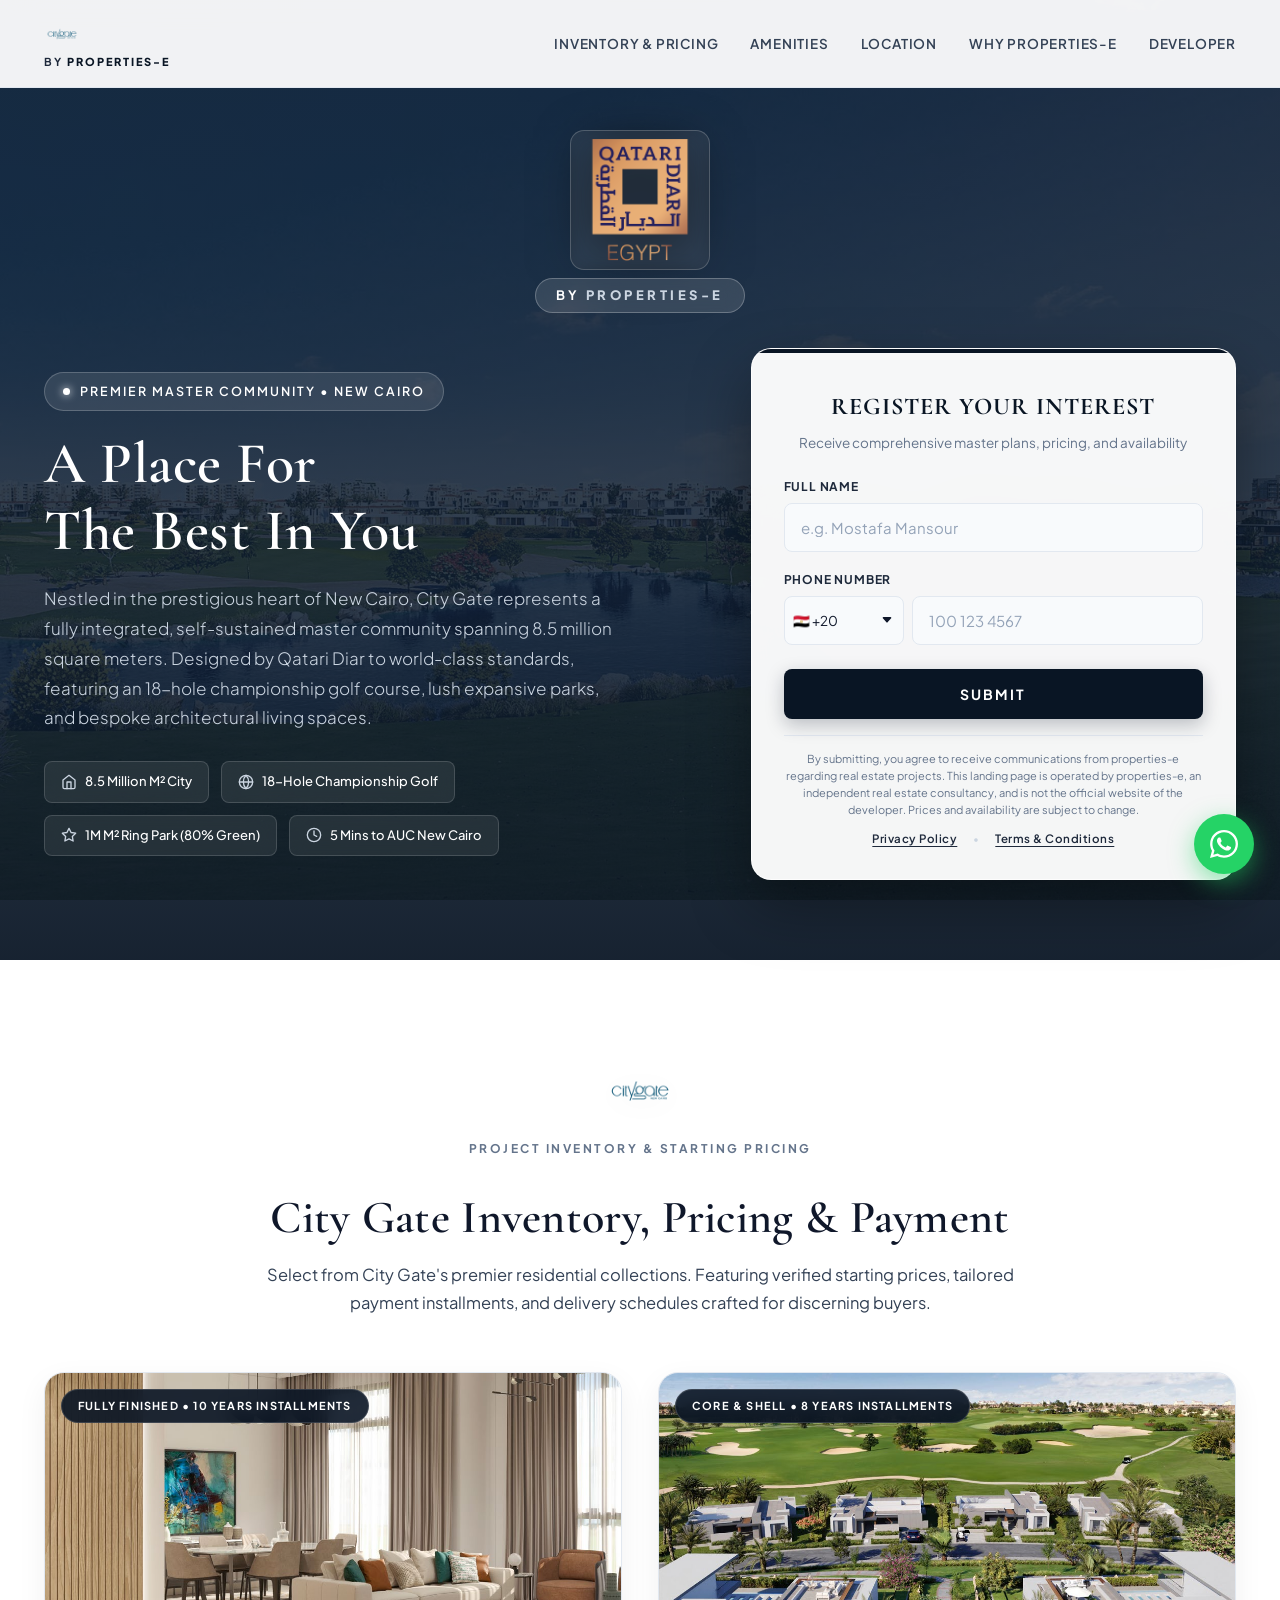
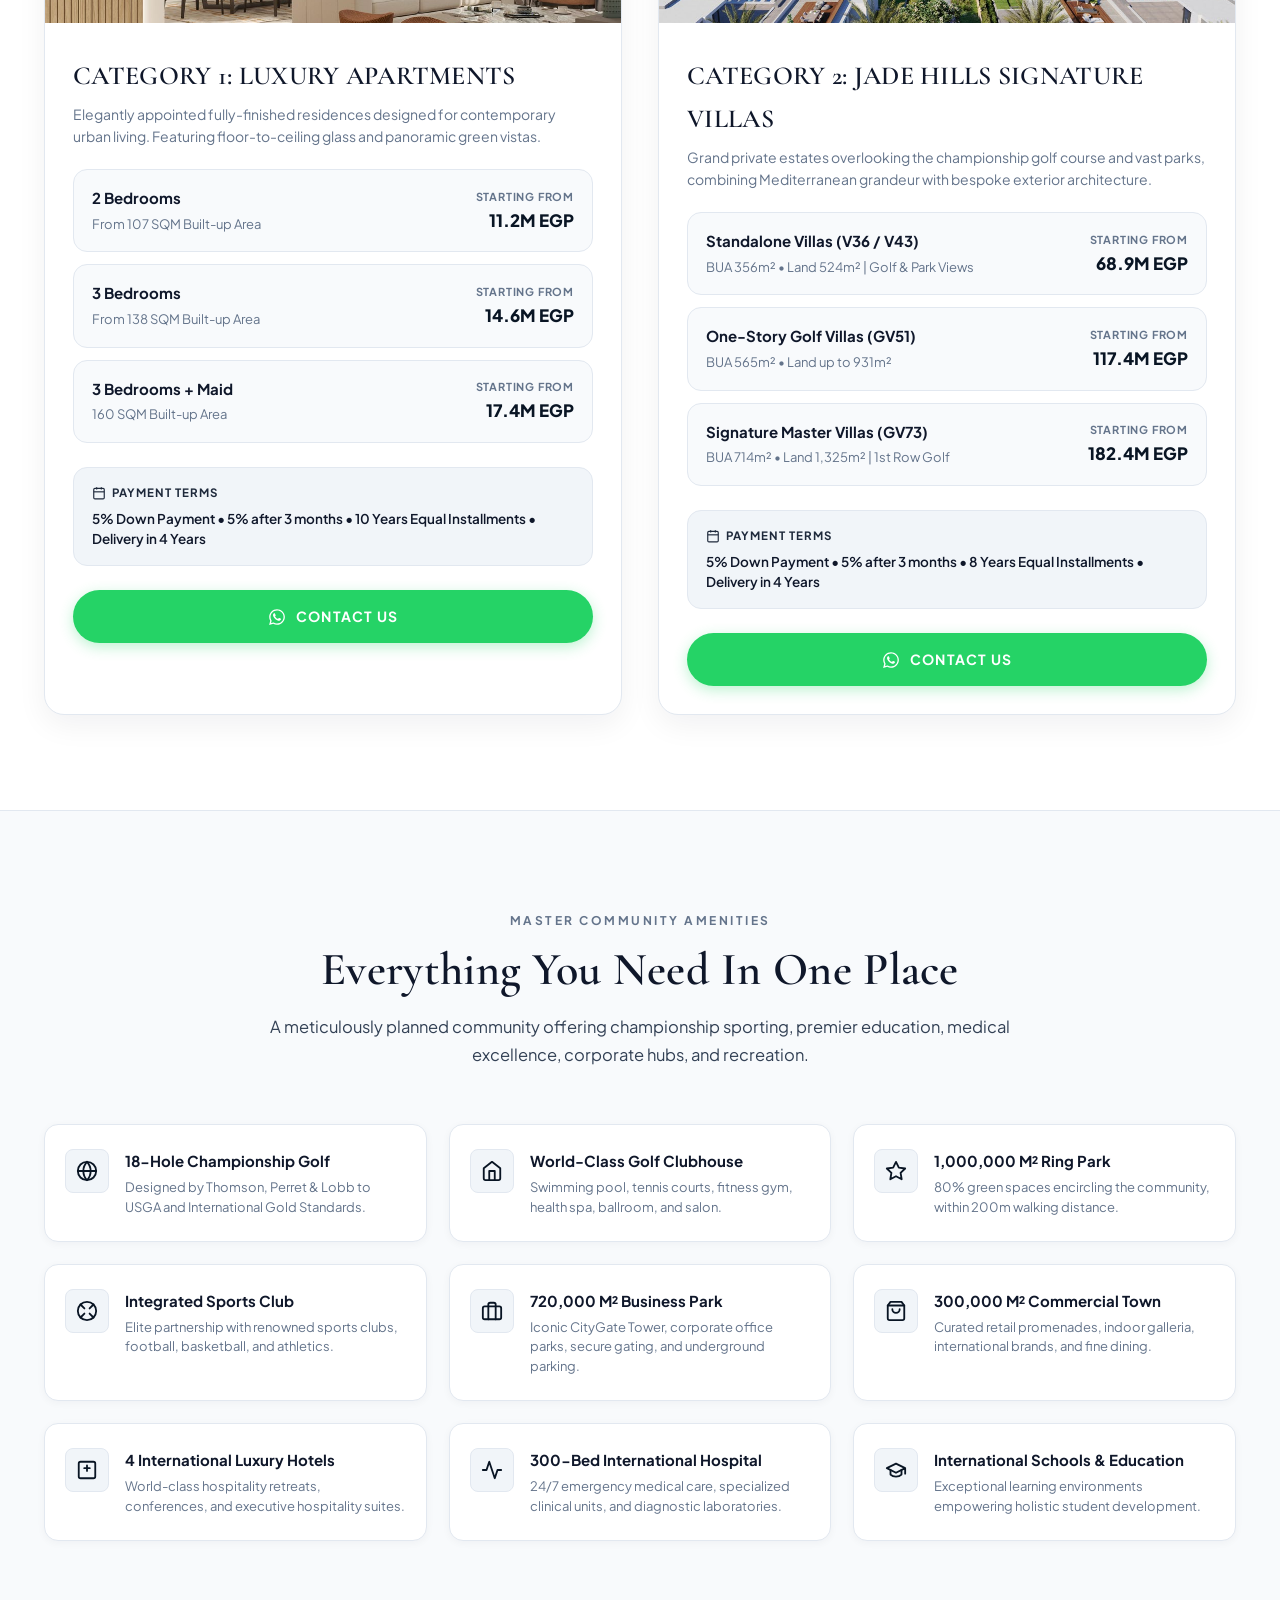
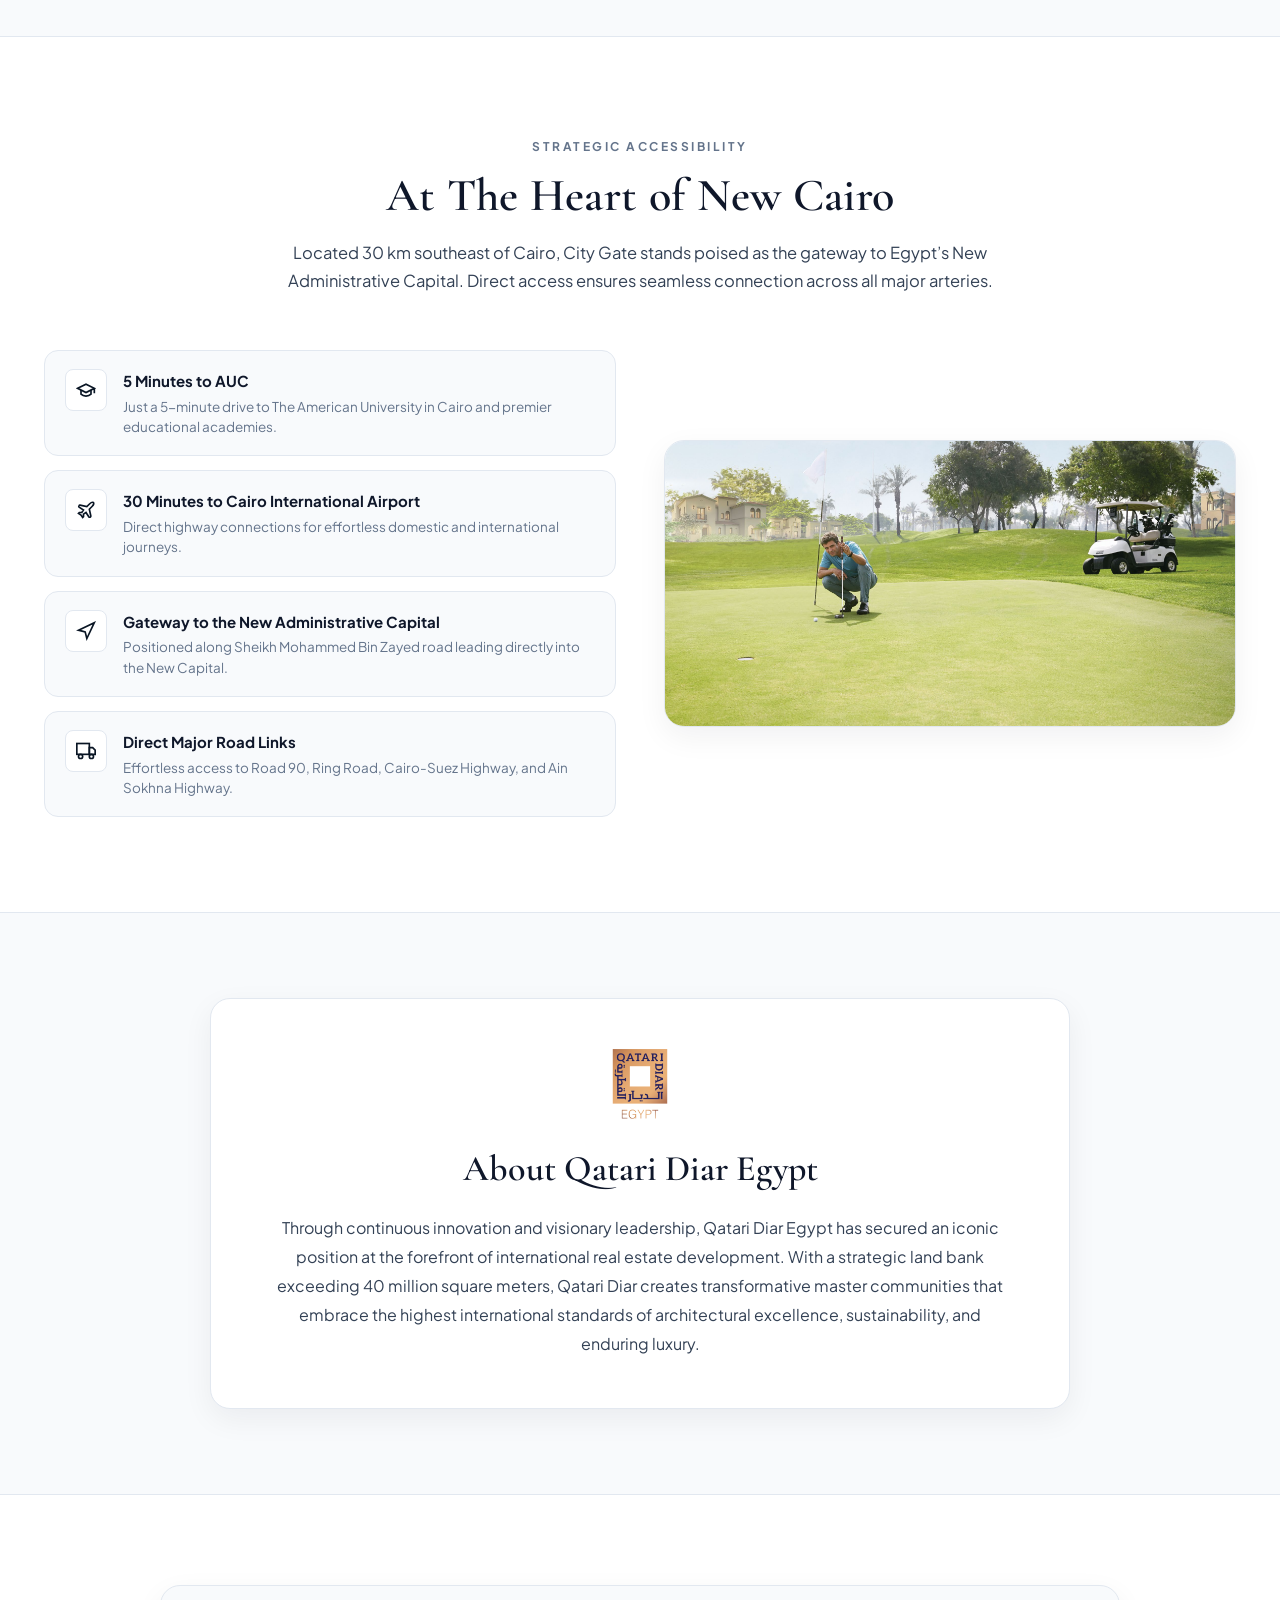
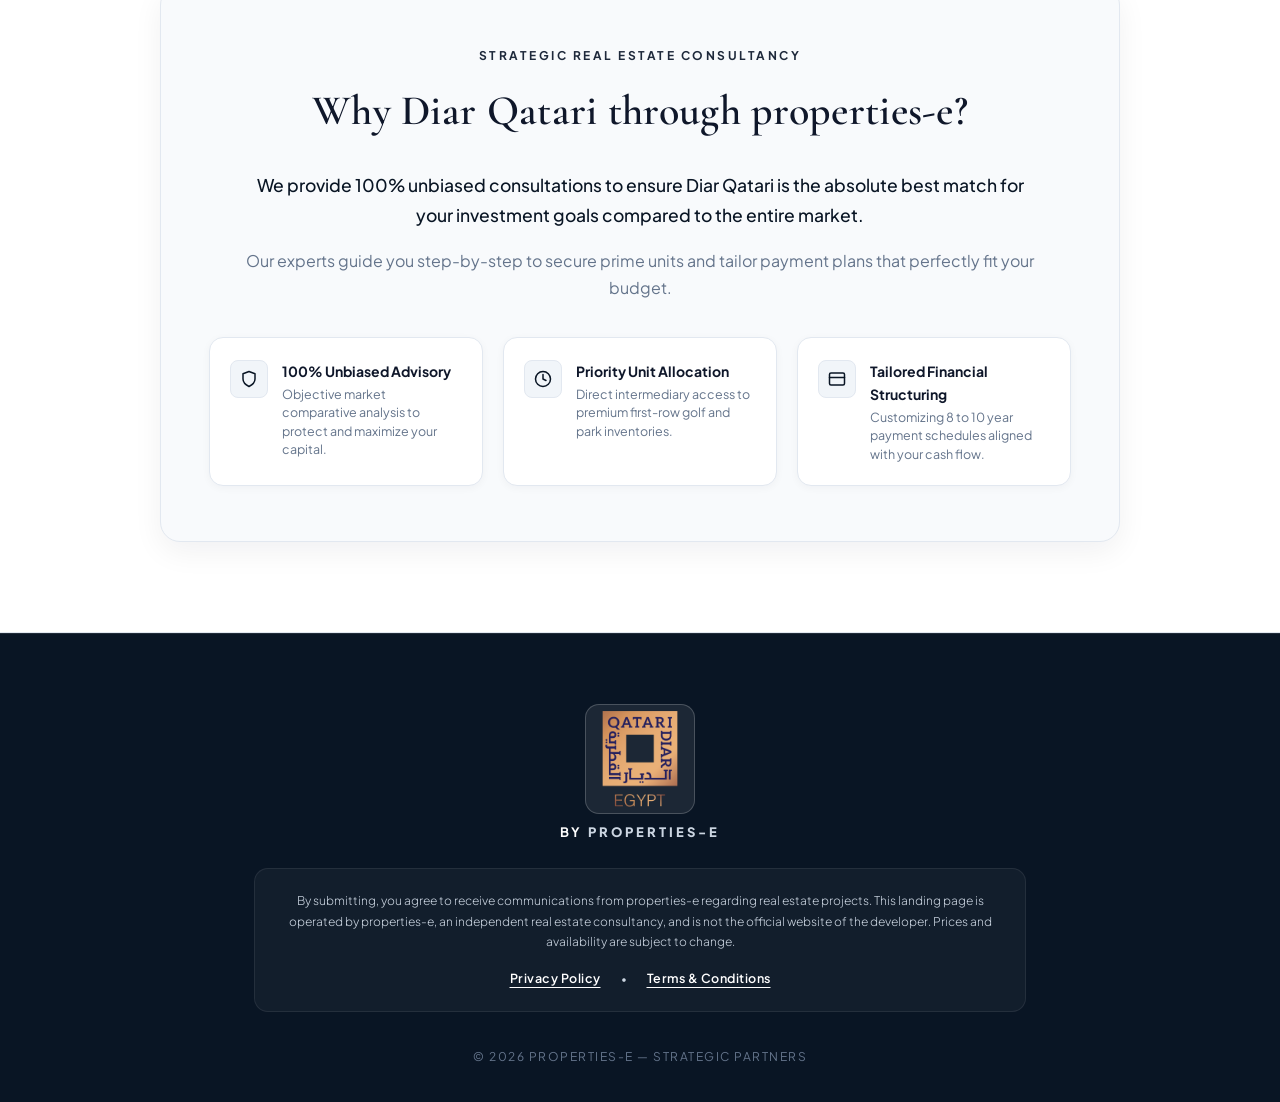
==== index.html @ f2b053b3 "Finalize City Gate landing page: modern duo-tone luxury UI, official logos, complete inventory and p" ====
<!DOCTYPE html>
<html lang="en">
<head>
  <meta charset="UTF-8">
  <meta name="viewport" content="width=device-width, initial-scale=1.0">
  <title>City Gate New Cairo — Qatari Diar | By properties-e</title>
  <meta name="description" content="City Gate New Cairo by Qatari Diar. Ultra-luxurious master community with championship golf, standalone villas, and luxury apartments. Presented by properties-e.">
  <meta name="keywords" content="City Gate New Cairo, Qatari Diar Egypt, properties-e, luxury apartments, Jade Hills villas, golf community, new cairo real estate">
  <meta name="theme-color" content="#091524">

  <!-- Open Graph / Meta -->
  <meta property="og:title" content="City Gate New Cairo — Qatari Diar | By properties-e">
  <meta property="og:description" content="Official inventory and pricing for City Gate New Cairo: Luxury Apartments (Fully Finished) &amp; Jade Hills Signature Villas (Core &amp; Shell).">
  <meta property="og:type" content="website">
  <meta property="og:image" content="assets/images/hero-masterview.jpg">

  <!-- Google Fonts: Editorial Serif (Cormorant Garamond & Cinzel) + Clean Sans-serif (Plus Jakarta Sans) -->
  <link rel="preconnect" href="https://fonts.googleapis.com">
  <link rel="preconnect" href="https://fonts.gstatic.com" crossorigin>
  <link href="https://fonts.googleapis.com/css2?family=Cinzel:wght@500;600;700&family=Cormorant+Garamond:wght@400;500;600;700&family=Plus+Jakarta+Sans:wght@300;400;500;600;700;800&display=swap" rel="stylesheet">

  <!-- Main Stylesheet -->
  <link rel="stylesheet" href="assets/css/style.css">
</head>
<body>

  <!-- ==========================================================================
       TOP NAVIGATION BAR (MINIMAL, ZERO WHATSAPP BUTTON)
       ========================================================================== -->
  <header class="site-header">
    <div class="container">
      <div class="nav-wrapper">
        <!-- Minimal Essential Branding with Official City Gate Logo -->
        <a href="#hero" class="brand-combo" aria-label="City Gate by properties-e">
          <img src="assets/images/citygate-official.png" alt="City Gate New Cairo" class="logo-img" width="130" height="36">
          <div class="sub-brand-label">By <span>properties-e</span></div>
        </a>

        <!-- Page Navigation Links Only -->
        <ul class="nav-links">
          <li><a href="#inventory" class="nav-link">Inventory &amp; Pricing</a></li>
          <li><a href="#amenities" class="nav-link">Amenities</a></li>
          <li><a href="#location" class="nav-link">Location</a></li>
          <li><a href="#why-us" class="nav-link">Why properties-e</a></li>
          <li><a href="#about" class="nav-link">Developer</a></li>
        </ul>

        <div class="mobile-menu-toggle" aria-label="Toggle navigation">
          <span></span>
          <span></span>
          <span></span>
        </div>
      </div>
    </div>
  </header>

  <!-- ==========================================================================
       HERO SECTION (OFFICIAL QATARI DIAR LOGO XL, NO WHATSAPP, CLEAN FORM)
       ========================================================================== -->
  <section class="hero-section" id="hero">
    <div class="hero-overlay"></div>
    <div class="container hero-content">

      <!-- LOGOS & BRANDING: OFFICIAL QATARI DIAR LOGO (SIZE XL) + 'BY PROPERTIES-E' -->
      <div class="hero-top-branding">
        <img src="assets/images/qatari-diar-official.png" alt="Qatari Diar Egypt Official Logo" class="hero-logo-xl" width="140" height="140" fetchpriority="high">
        <div class="hero-sub-branding">By <span>properties-e</span></div>
      </div>

      <div class="hero-grid">
        <!-- Hero Left Column: Editorial & Value Proposition -->
        <div class="hero-text-block">
          <div class="developer-badge">
            <span class="dot"></span>
            Premier Master Community &bull; New Cairo
          </div>

          <h1 class="hero-title">
            A Place For <br>
            The Best In You
          </h1>

          <p class="hero-desc">
            Nestled in the prestigious heart of New Cairo, City Gate represents a fully integrated, self-sustained master community spanning 8.5 million square meters. Designed by Qatari Diar to world-class standards, featuring an 18-hole championship golf course, lush expansive parks, and bespoke architectural living spaces.
          </p>

          <div class="hero-pills">
            <div class="pill-item">
              <svg viewBox="0 0 24 24" fill="none" stroke="currentColor" stroke-width="2" stroke-linecap="round" stroke-linejoin="round"><path d="M3 9l9-7 9 7v11a2 2 0 0 1-2 2H5a2 2 0 0 1-2-2z"></path><polyline points="9 22 9 12 15 12 15 22"></polyline></svg>
              8.5 Million M² City
            </div>
            <div class="pill-item">
              <svg viewBox="0 0 24 24" fill="none" stroke="currentColor" stroke-width="2" stroke-linecap="round" stroke-linejoin="round"><circle cx="12" cy="12" r="10"></circle><path d="M12 2a14.5 14.5 0 0 0 0 20 14.5 14.5 0 0 0 0-20"></path><path d="M2 12h20"></path></svg>
              18-Hole Championship Golf
            </div>
            <div class="pill-item">
              <svg viewBox="0 0 24 24" fill="none" stroke="currentColor" stroke-width="2" stroke-linecap="round" stroke-linejoin="round"><polygon points="12 2 15.09 8.26 22 9.27 17 14.14 18.18 21.02 12 17.77 5.82 21.02 7 14.14 2 9.27 8.91 8.26 12 2"></polygon></svg>
              1M M² Ring Park (80% Green)
            </div>
            <div class="pill-item">
              <svg viewBox="0 0 24 24" fill="none" stroke="currentColor" stroke-width="2" stroke-linecap="round" stroke-linejoin="round"><circle cx="12" cy="12" r="10"></circle><polyline points="12 6 12 12 16 14"></polyline></svg>
              5 Mins to AUC New Cairo
            </div>
          </div>
          <!-- Hero section WhatsApp button and direct WhatsApp text are completely removed as instructed -->
        </div>

        <!-- Hero Right Column: Frosted Glass Lead Capture Form (Name & Phone ONLY) -->
        <div class="lead-form-wrapper" id="register">
          <div class="form-header">
            <h2 class="form-title">REGISTER YOUR INTEREST</h2>
            <p class="form-subtitle">Receive comprehensive master plans, pricing, and availability</p>
          </div>

          <form class="lead-form" id="leadCaptureForm">
            <!-- Full Name Input -->
            <div class="form-group">
              <label for="fullName" class="form-label">Full Name</label>
              <div class="form-input-box">
                <input type="text" id="fullName" name="fullName" class="form-input" placeholder="e.g. Mostafa Mansour" required>
              </div>
            </div>

            <!-- Phone Number Input with International Country Code Selector (Defaults to Egypt +20) -->
            <div class="form-group">
              <label for="phoneNumber" class="form-label">Phone Number</label>
              <div class="phone-input-row">
                <select id="countryCode" name="countryCode" class="country-code-select" aria-label="Country Code">
                  <option value="+20" selected>🇪🇬 +20</option>
                  <option value="+966">🇸🇦 +966</option>
                  <option value="+971">🇦🇪 +971</option>
                  <option value="+974">🇶🇦 +974</option>
                  <option value="+965">🇰🇼 +965</option>
                  <option value="+973">🇧🇭 +973</option>
                  <option value="+968">🇴🇲 +968</option>
                  <option value="+44">🇬🇧 +44</option>
                  <option value="+1">🇺🇸 +1</option>
                  <option value="+1">🇨🇦 +1</option>
                  <option value="+49">🇩🇪 +49</option>
                  <option value="+33">🇫🇷 +33</option>
                  <option value="+39">🇮🇹 +39</option>
                  <option value="+962">🇯🇴 +962</option>
                  <option value="+961">🇱🇧 +961</option>
                </select>
                <input type="tel" id="phoneNumber" name="phoneNumber" class="form-input" placeholder="100 123 4567" required>
              </div>
            </div>

            <!-- Submit Button: Solid button stating 'SUBMIT' -->
            <button type="submit" id="submitBtn" class="btn-form-submit">SUBMIT</button>
          </form>

          <!-- Legal Disclaimer Notice (Below Form) -->
          <div class="form-legal-notice">
            By submitting, you agree to receive communications from properties-e regarding real estate projects. This landing page is operated by properties-e, an independent real estate consultancy, and is not the official website of the developer. Prices and availability are subject to change.
          </div>

          <!-- Standalone Clickable Links Centered Below Form (Location A) -->
          <div class="accessibility-links-a">
            <a href="privacy.html" class="legal-routed-link">Privacy Policy</a>
            <span class="accessibility-separator">•</span>
            <a href="terms.html" class="legal-routed-link">Terms &amp; Conditions</a>
          </div>
        </div>
      </div>
    </div>
  </section>

  <!-- ==========================================================================
       SECTION 2: CITY GATE INVENTORY, PRICING & PAYMENT (IMMEDIATELY AFTER HERO)
       ========================================================================== -->
  <section class="section-padding inventory-section" id="inventory">
    <div class="container">
      
      <!-- Section Header with Official City Gate Logo -->
      <div class="section-header">
        <div class="inventory-header-brand">
          <img src="assets/images/citygate-official.png" alt="City Gate New Cairo Official Logo" class="inventory-logo-citygate" width="240" height="66">
          <span class="section-eyebrow">Project Inventory &amp; Starting Pricing</span>
        </div>
        <h2 class="section-title">City Gate Inventory, Pricing &amp; Payment</h2>
        <p class="section-description">
          Select from City Gate's premier residential collections. Featuring verified starting prices, tailored payment installments, and delivery schedules crafted for discerning buyers.
        </p>
      </div>

      <!-- Categories Grid (Sleek Minimalist Cards — Single Centered Column on Mobile) -->
      <div class="inventory-categories-grid">
        
        <!-- ==========================================
             CATEGORY 1: LUXURY APARTMENTS
             ========================================== -->
        <article class="inventory-category-card">
          <div class="category-banner-box">
            <img src="assets/images/apartment-interior.jpg" alt="Luxury Apartments at City Gate New Cairo" loading="lazy" width="600" height="280">
            <div class="category-finishing-badge">FULLY FINISHED &bull; 10 YEARS INSTALLMENTS</div>
          </div>
          <div class="category-body">
            <h3 class="category-title">CATEGORY 1: LUXURY APARTMENTS</h3>
            <p class="category-desc">
              Elegantly appointed fully-finished residences designed for contemporary urban living. Featuring floor-to-ceiling glass and panoramic green vistas.
            </p>

            <!-- Itemized Unit Breakdown List -->
            <div class="unit-breakdown-container">
              <!-- 2 Bedrooms -->
              <div class="unit-breakdown-item">
                <div class="unit-info-left">
                  <div class="unit-name-title">2 Bedrooms</div>
                  <div class="unit-specs-detail">From 107 SQM Built-up Area</div>
                </div>
                <div class="unit-price-right">
                  <div class="unit-price-label">Starting From</div>
                  <div class="unit-price-value">11.2M EGP</div>
                </div>
              </div>

              <!-- 3 Bedrooms -->
              <div class="unit-breakdown-item">
                <div class="unit-info-left">
                  <div class="unit-name-title">3 Bedrooms</div>
                  <div class="unit-specs-detail">From 138 SQM Built-up Area</div>
                </div>
                <div class="unit-price-right">
                  <div class="unit-price-label">Starting From</div>
                  <div class="unit-price-value">14.6M EGP</div>
                </div>
              </div>

              <!-- 3 Bedrooms + Maid -->
              <div class="unit-breakdown-item">
                <div class="unit-info-left">
                  <div class="unit-name-title">3 Bedrooms + Maid</div>
                  <div class="unit-specs-detail">160 SQM Built-up Area</div>
                </div>
                <div class="unit-price-right">
                  <div class="unit-price-label">Starting From</div>
                  <div class="unit-price-value">17.4M EGP</div>
                </div>
              </div>
            </div>

            <!-- Payment Terms Box -->
            <div class="payment-terms-box">
              <div class="payment-terms-title">
                <svg viewBox="0 0 24 24" fill="none" stroke="currentColor" stroke-width="2"><rect x="3" y="4" width="18" height="18" rx="2" ry="2"></rect><line x1="16" y1="2" x2="16" y2="6"></line><line x1="8" y1="2" x2="8" y2="6"></line><line x1="3" y1="10" x2="21" y2="10"></line></svg>
                Payment Terms
              </div>
              <div class="payment-terms-content">
                5% Down Payment &bull; 5% after 3 months &bull; 10 Years Equal Installments &bull; Delivery in 4 Years
              </div>
            </div>

            <!-- WhatsApp Green Button Routing to +201033373331 -->
            <a href="https://wa.me/201033373331?text=Hello%20properties-e,%20I%20am%20inquiring%20about%20Luxury%20Apartments%20at%20City%20Gate%20(Starting%20from%2011.2M%20EGP,%2010%20Years%20Installments).%20Please%20send%20me%20unit%20availability%20and%20payment%20breakdown." class="btn-whatsapp-cta" target="_blank" rel="noopener noreferrer">
              <svg viewBox="0 0 448 512" aria-hidden="true"><path d="M380.9 97.1C339 55.1 283.2 32 223.9 32c-122.4 0-222 99.6-222 222 0 39.1 10.2 77.3 29.6 111L0 480l117.7-30.9c32.4 17.7 68.9 27 106.1 27h.1c122.3 0 224.1-99.6 224.1-222 0-59.3-25.2-115-67.1-157zm-157 341.6c-33.2 0-65.7-8.9-94-25.7l-6.7-4-69.8 18.3L72 359.2l-4.4-7c-18.5-29.4-28.2-63.3-28.2-98.2 0-101.7 82.8-184.5 184.6-184.5 49.3 0 95.6 19.2 130.4 54.1 34.8 34.9 56.2 81.2 56.1 130.5 0 101.8-84.9 184.6-186.6 184.6zm101.2-138.2c-5.5-2.8-32.8-16.2-37.9-18-5.1-1.9-8.8-2.8-12.5 2.8-3.7 5.6-14.3 18-17.6 21.8-3.2 3.7-6.5 4.2-12 1.4-32.6-16.3-54-29.1-75.5-66-5.7-9.8 5.7-9.1 16.3-30.3 1.8-3.7.9-6.9-.5-9.7-1.4-2.8-12.5-30.1-17.1-41.2-4.5-10.8-9.1-9.3-12.5-9.5-3.2-.2-6.9-.2-10.6-.2-3.7 0-9.7 1.4-14.8 6.9-5.1 5.6-19.4 19-19.4 46.3 0 27.3 19.9 53.7 22.6 57.4 2.8 3.7 39.1 59.7 94.8 83.8 35.2 15.2 49 16.5 66.6 13.9 10.7-1.6 32.8-13.4 37.4-26.4 4.6-13 4.6-24.1 3.2-26.4-1.3-2.5-5-3.9-10.5-6.6z"/></svg>
              CONTACT US
            </a>
          </div>
        </article>

        <!-- ==========================================
             CATEGORY 2: JADE HILLS SIGNATURE VILLAS
             ========================================== -->
        <article class="inventory-category-card">
          <div class="category-banner-box">
            <img src="assets/images/villas-exterior.jpg" alt="Jade Hills Signature Villas at City Gate New Cairo" loading="lazy" width="600" height="280">
            <div class="category-finishing-badge">CORE &amp; SHELL &bull; 8 YEARS INSTALLMENTS</div>
          </div>
          <div class="category-body">
            <h3 class="category-title">CATEGORY 2: JADE HILLS SIGNATURE VILLAS</h3>
            <p class="category-desc">
              Grand private estates overlooking the championship golf course and vast parks, combining Mediterranean grandeur with bespoke exterior architecture.
            </p>

            <!-- Itemized Unit Breakdown List -->
            <div class="unit-breakdown-container">
              <!-- Standalone Villas (V36 / V43) -->
              <div class="unit-breakdown-item">
                <div class="unit-info-left">
                  <div class="unit-name-title">Standalone Villas (V36 / V43)</div>
                  <div class="unit-specs-detail">BUA 356m² &bull; Land 524m² | Golf &amp; Park Views</div>
                </div>
                <div class="unit-price-right">
                  <div class="unit-price-label">Starting From</div>
                  <div class="unit-price-value">68.9M EGP</div>
                </div>
              </div>

              <!-- One-Story Golf Villas (GV51) -->
              <div class="unit-breakdown-item">
                <div class="unit-info-left">
                  <div class="unit-name-title">One-Story Golf Villas (GV51)</div>
                  <div class="unit-specs-detail">BUA 565m² &bull; Land up to 931m²</div>
                </div>
                <div class="unit-price-right">
                  <div class="unit-price-label">Starting From</div>
                  <div class="unit-price-value">117.4M EGP</div>
                </div>
              </div>

              <!-- Signature Master Villas (GV73) -->
              <div class="unit-breakdown-item">
                <div class="unit-info-left">
                  <div class="unit-name-title">Signature Master Villas (GV73)</div>
                  <div class="unit-specs-detail">BUA 714m² &bull; Land 1,325m² | 1st Row Golf</div>
                </div>
                <div class="unit-price-right">
                  <div class="unit-price-label">Starting From</div>
                  <div class="unit-price-value">182.4M EGP</div>
                </div>
              </div>
            </div>

            <!-- Payment Terms Box -->
            <div class="payment-terms-box">
              <div class="payment-terms-title">
                <svg viewBox="0 0 24 24" fill="none" stroke="currentColor" stroke-width="2"><rect x="3" y="4" width="18" height="18" rx="2" ry="2"></rect><line x1="16" y1="2" x2="16" y2="6"></line><line x1="8" y1="2" x2="8" y2="6"></line><line x1="3" y1="10" x2="21" y2="10"></line></svg>
                Payment Terms
              </div>
              <div class="payment-terms-content">
                5% Down Payment &bull; 5% after 3 months &bull; 8 Years Equal Installments &bull; Delivery in 4 Years
              </div>
            </div>

            <!-- WhatsApp Green Button Routing to +201033373331 -->
            <a href="https://wa.me/201033373331?text=Hello%20properties-e,%20I%20am%20inquiring%20about%20Jade%20Hills%20Signature%20Villas%20at%20City%20Gate%20(Starting%20from%2068.9M%20EGP,%208%20Years%20Installments).%20Please%20send%20me%20villa%20options%20and%20payment%20plans." class="btn-whatsapp-cta" target="_blank" rel="noopener noreferrer">
              <svg viewBox="0 0 448 512" aria-hidden="true"><path d="M380.9 97.1C339 55.1 283.2 32 223.9 32c-122.4 0-222 99.6-222 222 0 39.1 10.2 77.3 29.6 111L0 480l117.7-30.9c32.4 17.7 68.9 27 106.1 27h.1c122.3 0 224.1-99.6 224.1-222 0-59.3-25.2-115-67.1-157zm-157 341.6c-33.2 0-65.7-8.9-94-25.7l-6.7-4-69.8 18.3L72 359.2l-4.4-7c-18.5-29.4-28.2-63.3-28.2-98.2 0-101.7 82.8-184.5 184.6-184.5 49.3 0 95.6 19.2 130.4 54.1 34.8 34.9 56.2 81.2 56.1 130.5 0 101.8-84.9 184.6-186.6 184.6zm101.2-138.2c-5.5-2.8-32.8-16.2-37.9-18-5.1-1.9-8.8-2.8-12.5 2.8-3.7 5.6-14.3 18-17.6 21.8-3.2 3.7-6.5 4.2-12 1.4-32.6-16.3-54-29.1-75.5-66-5.7-9.8 5.7-9.1 16.3-30.3 1.8-3.7.9-6.9-.5-9.7-1.4-2.8-12.5-30.1-17.1-41.2-4.5-10.8-9.1-9.3-12.5-9.5-3.2-.2-6.9-.2-10.6-.2-3.7 0-9.7 1.4-14.8 6.9-5.1 5.6-19.4 19-19.4 46.3 0 27.3 19.9 53.7 22.6 57.4 2.8 3.7 39.1 59.7 94.8 83.8 35.2 15.2 49 16.5 66.6 13.9 10.7-1.6 32.8-13.4 37.4-26.4 4.6-13 4.6-24.1 3.2-26.4-1.3-2.5-5-3.9-10.5-6.6z"/></svg>
              CONTACT US
            </a>
          </div>
        </article>
      </div>
    </div>
  </section>

  <!-- ==========================================================================
       SECTION 3: AMENITIES (CLEAN, COMPACT ICON GRID — ZERO WHATSAPP BUTTONS)
       ========================================================================== -->
  <section class="section-padding amenities-section" id="amenities">
    <div class="container">
      <div class="section-header">
        <span class="section-eyebrow">Master Community Amenities</span>
        <h2 class="section-title">Everything You Need In One Place</h2>
        <p class="section-description">
          A meticulously planned community offering championship sporting, premier education, medical excellence, corporate hubs, and recreation.
        </p>
      </div>

      <!-- Compact Space-Efficient Icon Grid -->
      <div class="amenities-compact-grid">
        <!-- 1. 18-Hole Golf -->
        <div class="amenity-compact-card">
          <div class="amenity-icon-box">
            <svg viewBox="0 0 24 24" fill="none" stroke="currentColor" stroke-width="2" stroke-linecap="round" stroke-linejoin="round"><circle cx="12" cy="12" r="10"></circle><path d="M12 2a14.5 14.5 0 0 0 0 20 14.5 14.5 0 0 0 0-20"></path><path d="M2 12h20"></path></svg>
          </div>
          <div class="amenity-info">
            <h3>18-Hole Championship Golf</h3>
            <p>Designed by Thomson, Perret &amp; Lobb to USGA and International Gold Standards.</p>
          </div>
        </div>

        <!-- 2. Golf Clubhouse -->
        <div class="amenity-compact-card">
          <div class="amenity-icon-box">
            <svg viewBox="0 0 24 24" fill="none" stroke="currentColor" stroke-width="2" stroke-linecap="round" stroke-linejoin="round"><path d="M3 9l9-7 9 7v11a2 2 0 0 1-2 2H5a2 2 0 0 1-2-2z"></path><polyline points="9 22 9 12 15 12 15 22"></polyline></svg>
          </div>
          <div class="amenity-info">
            <h3>World-Class Golf Clubhouse</h3>
            <p>Swimming pool, tennis courts, fitness gym, health spa, ballroom, and salon.</p>
          </div>
        </div>

        <!-- 3. Ring Park -->
        <div class="amenity-compact-card">
          <div class="amenity-icon-box">
            <svg viewBox="0 0 24 24" fill="none" stroke="currentColor" stroke-width="2" stroke-linecap="round" stroke-linejoin="round"><polygon points="12 2 15.09 8.26 22 9.27 17 14.14 18.18 21.02 12 17.77 5.82 21.02 7 14.14 2 9.27 8.91 8.26 12 2"></polygon></svg>
          </div>
          <div class="amenity-info">
            <h3>1,000,000 M² Ring Park</h3>
            <p>80% green spaces encircling the community, within 200m walking distance.</p>
          </div>
        </div>

        <!-- 4. Sports Club -->
        <div class="amenity-compact-card">
          <div class="amenity-icon-box">
            <svg viewBox="0 0 24 24" fill="none" stroke="currentColor" stroke-width="2" stroke-linecap="round" stroke-linejoin="round"><circle cx="12" cy="12" r="10"></circle><path d="m4.93 4.93 4.24 4.24"></path><path d="m14.83 9.17 4.24-4.24"></path><path d="m14.83 14.83 4.24 4.24"></path><path d="m9.17 14.83-4.24 4.24"></path></svg>
          </div>
          <div class="amenity-info">
            <h3>Integrated Sports Club</h3>
            <p>Elite partnership with renowned sports clubs, football, basketball, and athletics.</p>
          </div>
        </div>

        <!-- 5. Business Park -->
        <div class="amenity-compact-card">
          <div class="amenity-icon-box">
            <svg viewBox="0 0 24 24" fill="none" stroke="currentColor" stroke-width="2" stroke-linecap="round" stroke-linejoin="round"><rect x="2" y="7" width="20" height="14" rx="2" ry="2"></rect><path d="M16 21V5a2 2 0 0 0-2-2h-4a2 2 0 0 0-2 2v16"></path></svg>
          </div>
          <div class="amenity-info">
            <h3>720,000 M² Business Park</h3>
            <p>Iconic CityGate Tower, corporate office parks, secure gating, and underground parking.</p>
          </div>
        </div>

        <!-- 6. Commercial Town -->
        <div class="amenity-compact-card">
          <div class="amenity-icon-box">
            <svg viewBox="0 0 24 24" fill="none" stroke="currentColor" stroke-width="2" stroke-linecap="round" stroke-linejoin="round"><path d="M6 2 3 6v14a2 2 0 0 0 2 2h14a2 2 0 0 0 2-2V6l-3-4Z"></path><path d="M3 6h18"></path><path d="M16 10a4 4 0 0 1-8 0"></path></svg>
          </div>
          <div class="amenity-info">
            <h3>300,000 M² Commercial Town</h3>
            <p>Curated retail promenades, indoor galleria, international brands, and fine dining.</p>
          </div>
        </div>

        <!-- 7. International Hotels -->
        <div class="amenity-compact-card">
          <div class="amenity-icon-box">
            <svg viewBox="0 0 24 24" fill="none" stroke="currentColor" stroke-width="2" stroke-linecap="round" stroke-linejoin="round"><path d="M19 21H5a2 2 0 0 1-2-2V5a2 2 0 0 1 2-2h14a2 2 0 0 1 2 2v14a2 2 0 0 1-2 2z"></path><path d="M9 10h6"></path><path d="M12 7v6"></path></svg>
          </div>
          <div class="amenity-info">
            <h3>4 International Luxury Hotels</h3>
            <p>World-class hospitality retreats, conferences, and executive hospitality suites.</p>
          </div>
        </div>

        <!-- 8. Medical Town -->
        <div class="amenity-compact-card">
          <div class="amenity-icon-box">
            <svg viewBox="0 0 24 24" fill="none" stroke="currentColor" stroke-width="2" stroke-linecap="round" stroke-linejoin="round"><path d="M22 12h-4l-3 9L9 3l-3 9H2"></path></svg>
          </div>
          <div class="amenity-info">
            <h3>300-Bed International Hospital</h3>
            <p>24/7 emergency medical care, specialized clinical units, and diagnostic laboratories.</p>
          </div>
        </div>

        <!-- 9. International Schools -->
        <div class="amenity-compact-card">
          <div class="amenity-icon-box">
            <svg viewBox="0 0 24 24" fill="none" stroke="currentColor" stroke-width="2" stroke-linecap="round" stroke-linejoin="round"><path d="M22 10v6M2 10l10-5 10 5-10 5z"></path><path d="M6 12v5c3 3 9 3 12 0v-5"></path></svg>
          </div>
          <div class="amenity-info">
            <h3>International Schools &amp; Education</h3>
            <p>Exceptional learning environments empowering holistic student development.</p>
          </div>
        </div>
      </div>
      <!-- Zero WhatsApp buttons in amenities section as requested -->
    </div>
  </section>

  <!-- ==========================================================================
       SECTION 4: STRATEGIC LOCATION (IMAGE TEXT OVERLAY REMOVED)
       ========================================================================== -->
  <section class="section-padding location-section" id="location">
    <div class="container">
      <div class="section-header">
        <span class="section-eyebrow">Strategic Accessibility</span>
        <h2 class="section-title">At The Heart of New Cairo</h2>
        <p class="section-description">
          Located 30 km southeast of Cairo, City Gate stands poised as the gateway to Egypt’s New Administrative Capital. Direct access ensures seamless connection across all major arteries.
        </p>
      </div>

      <div class="location-grid">
        <!-- Content Points -->
        <div class="location-points-list">
          <div class="location-point-item">
            <div class="loc-icon-box">
              <svg width="20" height="20" viewBox="0 0 24 24" fill="none" stroke="currentColor" stroke-width="2"><path d="M22 10v6M2 10l10-5 10 5-10 5z"/><path d="M6 12v5c3 3 9 3 12 0v-5"/></svg>
            </div>
            <div class="loc-point-info">
              <h4>5 Minutes to AUC</h4>
              <p>Just a 5-minute drive to The American University in Cairo and premier educational academies.</p>
            </div>
          </div>

          <div class="location-point-item">
            <div class="loc-icon-box">
              <svg width="20" height="20" viewBox="0 0 24 24" fill="none" stroke="currentColor" stroke-width="2"><path d="M17.8 19.2 16 11l3.5-3.5C21 6 21.5 4 21 3c-1-.5-3 0-4.5 1.5L13 8 4.8 6.2c-.5-.1-.9.1-1.1.5l-.3.5c-.2.5-.1 1 .3 1.3L9 12l-2 3H4l-1 1 3 2 2 3 1-1v-3l3-2 3.5 5.3c.3.4.8.5 1.3.3l.5-.2c.4-.3.6-.7.5-1.2z"/></svg>
            </div>
            <div class="loc-point-info">
              <h4>30 Minutes to Cairo International Airport</h4>
              <p>Direct highway connections for effortless domestic and international journeys.</p>
            </div>
          </div>

          <div class="location-point-item">
            <div class="loc-icon-box">
              <svg width="20" height="20" viewBox="0 0 24 24" fill="none" stroke="currentColor" stroke-width="2"><polygon points="3 11 22 2 13 21 11 13 3 11"/></svg>
            </div>
            <div class="loc-point-info">
              <h4>Gateway to the New Administrative Capital</h4>
              <p>Positioned along Sheikh Mohammed Bin Zayed road leading directly into the New Capital.</p>
            </div>
          </div>

          <div class="location-point-item">
            <div class="loc-icon-box">
              <svg width="20" height="20" viewBox="0 0 24 24" fill="none" stroke="currentColor" stroke-width="2"><rect x="1" y="3" width="15" height="13"></rect><polygon points="16 8 20 8 23 11 23 16 16 16 16 8"></polygon><circle cx="5.5" cy="18.5" r="2.5"></circle><circle cx="18.5" cy="18.5" r="2.5"></circle></svg>
            </div>
            <div class="loc-point-info">
              <h4>Direct Major Road Links</h4>
              <p>Effortless access to Road 90, Ring Road, Cairo-Suez Highway, and Ain Sokhna Highway.</p>
            </div>
          </div>
        </div>

        <!-- Visual Card (Text Overlay Completely Removed as Instructed) -->
        <div class="location-visual-card">
          <img src="assets/images/golf-championship.jpg" alt="City Gate New Cairo Golf Setting" loading="lazy" width="600" height="400">
        </div>
      </div>
    </div>
  </section>

  <!-- ==========================================================================
       SECTION 5: ABOUT DEVELOPER (QATARI DIAR EGYPT - CLEANED UP)
       ========================================================================== -->
  <section class="developer-section" id="about">
    <div class="container">
      <div class="dev-box">
        <div class="dev-logo-wrap">
          <img src="assets/images/qatari-diar-official.png" alt="Qatari Diar Egypt Official Logo" width="160" height="160" loading="lazy">
        </div>
        <h2 class="dev-title">About Qatari Diar Egypt</h2>
        <p class="dev-desc">
          Through continuous innovation and visionary leadership, Qatari Diar Egypt has secured an iconic position at the forefront of international real estate development. With a strategic land bank exceeding 40 million square meters, Qatari Diar creates transformative master communities that embrace the highest international standards of architectural excellence, sustainability, and enduring luxury.
        </p>
      </div>
    </div>
  </section>

  <!-- ==========================================================================
       SECTION 6: WHY DIAR QATARI THROUGH PROPERTIES-E? (NEW SECTION BEFORE FOOTER)
       ========================================================================== -->
  <section class="why-advisory-section" id="why-us">
    <div class="container">
      <div class="why-advisory-box">
        <span class="why-advisory-eyebrow">Strategic Real Estate Consultancy</span>
        <h2 class="why-advisory-title">Why Diar Qatari through properties-e?</h2>
        
        <div class="why-advisory-text-block">
          <p class="why-advisory-lead">
            We provide 100% unbiased consultations to ensure Diar Qatari is the absolute best match for your investment goals compared to the entire market.
          </p>
          <p class="why-advisory-sub">
            Our experts guide you step-by-step to secure prime units and tailor payment plans that perfectly fit your budget.
          </p>
        </div>

        <div class="why-pillars-grid">
          <div class="why-pillar-item">
            <div class="why-pillar-icon">
              <svg viewBox="0 0 24 24" fill="none" stroke="currentColor" stroke-width="2" stroke-linecap="round" stroke-linejoin="round"><path d="M12 22s8-4 8-10V5l-8-3-8 3v7c0 6 8 10 8 10z"></path></svg>
            </div>
            <div class="why-pillar-text">
              <h4>100% Unbiased Advisory</h4>
              <p>Objective market comparative analysis to protect and maximize your capital.</p>
            </div>
          </div>

          <div class="why-pillar-item">
            <div class="why-pillar-icon">
              <svg viewBox="0 0 24 24" fill="none" stroke="currentColor" stroke-width="2" stroke-linecap="round" stroke-linejoin="round"><circle cx="12" cy="12" r="10"></circle><polyline points="12 6 12 12 16 14"></polyline></svg>
            </div>
            <div class="why-pillar-text">
              <h4>Priority Unit Allocation</h4>
              <p>Direct intermediary access to premium first-row golf and park inventories.</p>
            </div>
          </div>

          <div class="why-pillar-item">
            <div class="why-pillar-icon">
              <svg viewBox="0 0 24 24" fill="none" stroke="currentColor" stroke-width="2" stroke-linecap="round" stroke-linejoin="round"><rect x="2" y="4" width="20" height="16" rx="2"></rect><line x1="2" y1="10" x2="22" y2="10"></line></svg>
            </div>
            <div class="why-pillar-text">
              <h4>Tailored Financial Structuring</h4>
              <p>Customizing 8 to 10 year payment schedules aligned with your cash flow.</p>
            </div>
          </div>
        </div>
      </div>
    </div>
  </section>

  <!-- ==========================================================================
       FOOTER SECTION (OFFICIAL QATARI DIAR LOGO, ZERO PHONE/WA LABELS, LEGAL NOTICE)
       ========================================================================== -->
  <footer class="site-footer">
    <div class="container footer-inner">
      <!-- Centered Official Qatari Diar Logo + 'By properties-e' -->
      <div class="footer-branding">
        <img src="assets/images/qatari-diar-official.png" alt="Qatari Diar Egypt Official Logo" class="footer-logo" width="120" height="120" loading="lazy">
        <div class="footer-sub-branding">By <span>properties-e</span></div>
      </div>

      <!-- Mandatory Legal Disclaimer Notice -->
      <div class="footer-disclaimer-box">
        <p class="disclaimer-text">
          By submitting, you agree to receive communications from properties-e regarding real estate projects. This landing page is operated by properties-e, an independent real estate consultancy, and is not the official website of the developer. Prices and availability are subject to change.
        </p>

        <!-- Centered Links to Standalone Routed Legal Pages -->
        <div class="footer-legal-links">
          <a href="privacy.html" class="footer-legal-link">Privacy Policy</a>
          <span class="accessibility-separator">•</span>
          <a href="terms.html" class="footer-legal-link">Terms &amp; Conditions</a>
        </div>
      </div>

      <!-- Mandatory Footer Signature (Zero Phone / WhatsApp Labels) -->
      <div class="footer-signature">
        &copy; 2026 properties-e &mdash; Strategic Partners
      </div>
    </div>
  </footer>

  <!-- ==========================================================================
       FLOATING WHATSAPP BUTTON (ICON-ONLY ROUND GREEN CIRCLE #25D366)
       ========================================================================== -->
  <a href="https://wa.me/201033373331?text=Hello%20properties-e,%20I%20am%20inquiring%20about%20City%20Gate%20New%20Cairo%20by%20Qatari%20Diar.%20Please%20provide%20me%20with%20master%20plans,%20pricing,%20and%20availability." class="floating-whatsapp" target="_blank" rel="noopener noreferrer" aria-label="Direct WhatsApp Contact">
    <svg viewBox="0 0 448 512" aria-hidden="true"><path d="M380.9 97.1C339 55.1 283.2 32 223.9 32c-122.4 0-222 99.6-222 222 0 39.1 10.2 77.3 29.6 111L0 480l117.7-30.9c32.4 17.7 68.9 27 106.1 27h.1c122.3 0 224.1-99.6 224.1-222 0-59.3-25.2-115-67.1-157zm-157 341.6c-33.2 0-65.7-8.9-94-25.7l-6.7-4-69.8 18.3L72 359.2l-4.4-7c-18.5-29.4-28.2-63.3-28.2-98.2 0-101.7 82.8-184.5 184.6-184.5 49.3 0 95.6 19.2 130.4 54.1 34.8 34.9 56.2 81.2 56.1 130.5 0 101.8-84.9 184.6-186.6 184.6zm101.2-138.2c-5.5-2.8-32.8-16.2-37.9-18-5.1-1.9-8.8-2.8-12.5 2.8-3.7 5.6-14.3 18-17.6 21.8-3.2 3.7-6.5 4.2-12 1.4-32.6-16.3-54-29.1-75.5-66-5.7-9.8 5.7-9.1 16.3-30.3 1.8-3.7.9-6.9-.5-9.7-1.4-2.8-12.5-30.1-17.1-41.2-4.5-10.8-9.1-9.3-12.5-9.5-3.2-.2-6.9-.2-10.6-.2-3.7 0-9.7 1.4-14.8 6.9-5.1 5.6-19.4 19-19.4 46.3 0 27.3 19.9 53.7 22.6 57.4 2.8 3.7 39.1 59.7 94.8 83.8 35.2 15.2 49 16.5 66.6 13.9 10.7-1.6 32.8-13.4 37.4-26.4 4.6-13 4.6-24.1 3.2-26.4-1.3-2.5-5-3.9-10.5-6.6z"/></svg>
  </a>

  <!-- ==========================================================================
       SUCCESS MODAL NOTIFICATION
       ========================================================================== -->
  <div class="modal-backdrop" id="successModal" role="dialog" aria-modal="true" aria-labelledby="modalTitle">
    <div class="modal-box">
      <div class="modal-icon">
        <svg width="34" height="34" viewBox="0 0 24 24" fill="none" stroke="currentColor" stroke-width="2.5" stroke-linecap="round" stroke-linejoin="round"><path d="M22 11.08V12a10 10 0 1 1-5.93-9.14"></path><polyline points="22 4 12 14.01 9 11.01"></polyline></svg>
      </div>
      <h3 class="modal-title" id="modalTitle">Inquiry Received</h3>
      <p class="modal-text">
        Thank you <strong id="modalLeadName" style="color: #0f172a;"></strong>! Your registration has been securely dispatched to our senior consultancy team at properties-e. A property advisor will contact you shortly with full brochures and availability.
      </p>
      <div class="modal-actions">
        <button type="button" class="btn-modal-close" id="modalCloseBtn">Close Window</button>
      </div>
    </div>
  </div>

  <!-- Main JavaScript Logic -->
  <script src="assets/js/main.js"></script>
</body>
</html>
---- assets/css/style.css ----
/* ==========================================================================
   CITY GATE NEW CAIRO — BY PROPERTIES-E
   Ultra-Luxurious Crisp & Elegant Modern Stylesheet
   ZERO GOLD POLICY — PRECISE DUO-TONE (ALABASTER, PURE WHITE & SLATE NAVY)
   ========================================================================== */

:root {
  /* Crisp & Elegant Dominant Palette (Zero Gold) */
  --color-white: #ffffff;
  --color-alabaster: #f8fafc;
  --color-alabaster-alt: #f1f5f9;
  --color-surface-card: #ffffff;
  --color-surface-soft: #f4f6f9;
  
  /* Slate & Deep Navy Structure */
  --color-navy-deep: #091524;
  --color-navy-dark: #0f1f33;
  --color-navy-slate: #1e293b;
  --color-slate-light: #334155;
  --color-slate-subtle: #64748b;
  --color-slate-border: #e2e8f0;
  --color-border-card: rgba(15, 23, 42, 0.08);
  --color-border-subtle: rgba(255, 255, 255, 0.15);
  
  /* High-Contrast Charcoal Typography */
  --color-text-heading: #0f172a;
  --color-text-body: #334155;
  --color-text-muted: #64748b;
  --color-text-light: #94a3b8;
  --color-text-white: #ffffff;
  
  /* WhatsApp Identity */
  --color-whatsapp: #25D366;
  --color-whatsapp-hover: #20bd5a;
  
  /* Typography */
  --font-serif: 'Cormorant Garamond', 'Cinzel', Georgia, serif;
  --font-sans: 'Plus Jakarta Sans', -apple-system, BlinkMacSystemFont, 'Segoe UI', Roboto, sans-serif;
  
  /* Shadows & Radius */
  --shadow-sm: 0 2px 8px rgba(15, 23, 42, 0.04);
  --shadow-card: 0 10px 30px rgba(15, 23, 42, 0.06);
  --shadow-card-hover: 0 20px 45px rgba(15, 23, 42, 0.12);
  --shadow-luxury: 0 25px 60px rgba(15, 23, 42, 0.15);
  --radius-sm: 8px;
  --radius-md: 14px;
  --radius-lg: 20px;
  --radius-full: 9999px;
  
  /* Transitions */
  --transition-smooth: all 0.3s cubic-bezier(0.16, 1, 0.3, 1);
}

/* Base Reset & Setup */
*, *::before, *::after {
  box-sizing: border-box;
  margin: 0;
  padding: 0;
}

html {
  scroll-behavior: smooth;
  font-size: 16px;
  -webkit-text-size-adjust: 100%;
}

body {
  font-family: var(--font-sans);
  background-color: var(--color-alabaster);
  color: var(--color-text-body);
  line-height: 1.65;
  overflow-x: hidden;
  -webkit-font-smoothing: antialiased;
  -moz-osx-font-smoothing: grayscale;
}

img {
  max-width: 100%;
  height: auto;
  display: block;
}

a {
  color: inherit;
  text-decoration: none;
  transition: var(--transition-smooth);
}

button {
  font-family: inherit;
  cursor: pointer;
  border: none;
  outline: none;
  background: none;
}

.container {
  width: 100%;
  max-width: 1240px;
  margin: 0 auto;
  padding: 0 24px;
}

.container-narrow {
  width: 100%;
  max-width: 900px;
  margin: 0 auto;
  padding: 0 24px;
}

/* ==========================================================================
   TOP NAVIGATION BAR (MINIMAL, ZERO WHATSAPP BUTTON)
   ========================================================================== */
.site-header {
  position: fixed;
  top: 0;
  left: 0;
  right: 0;
  z-index: 1000;
  padding: 16px 0;
  background: rgba(255, 255, 255, 0.94);
  backdrop-filter: blur(16px);
  -webkit-backdrop-filter: blur(16px);
  border-bottom: 1px solid var(--color-slate-border);
  transition: var(--transition-smooth);
}

.site-header.scrolled {
  padding: 12px 0;
  background: rgba(255, 255, 255, 0.98);
  box-shadow: 0 4px 20px rgba(15, 23, 42, 0.06);
}

.nav-wrapper {
  display: flex;
  align-items: center;
  justify-content: space-between;
}

.brand-combo {
  display: flex;
  flex-direction: column;
  align-items: flex-start;
  text-decoration: none;
}

.brand-combo .logo-img {
  height: 36px;
  width: auto;
  object-fit: contain;
}

.sub-brand-label {
  font-family: var(--font-sans);
  font-size: 11px;
  font-weight: 700;
  letter-spacing: 2px;
  text-transform: uppercase;
  color: var(--color-navy-slate);
  margin-top: 1px;
}

.sub-brand-label span {
  color: var(--color-navy-deep);
  font-weight: 800;
}

.nav-links {
  display: flex;
  align-items: center;
  list-style: none;
  gap: 32px;
}

.nav-link {
  font-size: 13.5px;
  font-weight: 600;
  color: var(--color-text-body);
  letter-spacing: 0.8px;
  text-transform: uppercase;
  position: relative;
  padding: 6px 0;
  transition: color 0.2s ease;
}

.nav-link:hover {
  color: var(--color-navy-deep);
}

.nav-link::after {
  content: '';
  position: absolute;
  bottom: 0;
  left: 0;
  width: 0;
  height: 2px;
  background: var(--color-navy-deep);
  transition: width 0.3s ease;
}

.nav-link:hover::after {
  width: 100%;
}

.mobile-menu-toggle {
  display: none;
  flex-direction: column;
  justify-content: space-between;
  width: 28px;
  height: 20px;
  cursor: pointer;
  z-index: 1002;
}

.mobile-menu-toggle span {
  display: block;
  height: 2px;
  width: 100%;
  background: var(--color-navy-deep);
  border-radius: 2px;
  transition: var(--transition-smooth);
}

.mobile-menu-toggle.active span:nth-child(1) {
  transform: translateY(9px) rotate(45deg);
}

.mobile-menu-toggle.active span:nth-child(2) {
  opacity: 0;
}

.mobile-menu-toggle.active span:nth-child(3) {
  transform: translateY(-9px) rotate(-45deg);
}

/* ==========================================================================
   HERO SECTION (OFFICIAL QATARI DIAR XL, NO WHATSAPP, CLEAN FORM)
   ========================================================================== */
.hero-section {
  position: relative;
  min-height: 100vh;
  padding: 130px 0 80px 0;
  display: flex;
  align-items: center;
  justify-content: center;
  background-image: url('../images/hero-masterview.jpg');
  background-size: cover;
  background-position: center center;
  background-repeat: no-repeat;
  background-attachment: fixed;
}

.hero-overlay {
  position: absolute;
  top: 0;
  left: 0;
  right: 0;
  bottom: 0;
  background: linear-gradient(
    180deg,
    rgba(9, 21, 36, 0.82) 0%,
    rgba(15, 31, 51, 0.86) 60%,
    rgba(9, 21, 36, 0.94) 100%
  );
  z-index: 1;
}

.hero-content {
  position: relative;
  z-index: 2;
  width: 100%;
}

/* Official Qatari Diar Logo (Size XL) Prominently with 'By properties-e' */
.hero-top-branding {
  text-align: center;
  margin-bottom: 35px;
  display: flex;
  flex-direction: column;
  align-items: center;
  justify-content: center;
}

.hero-logo-xl {
  width: 140px;
  max-width: 65vw;
  height: auto;
  filter: drop-shadow(0 8px 24px rgba(0, 0, 0, 0.6));
  margin-bottom: 8px;
  background: rgba(255, 255, 255, 0.08);
  padding: 8px;
  border-radius: var(--radius-md);
  border: 1px solid rgba(255, 255, 255, 0.2);
  backdrop-filter: blur(8px);
}

.hero-sub-branding {
  font-family: var(--font-sans);
  font-size: 13px;
  font-weight: 700;
  letter-spacing: 3.5px;
  text-transform: uppercase;
  color: var(--color-white);
  display: inline-block;
  padding: 6px 20px;
  background: rgba(255, 255, 255, 0.12);
  border: 1px solid rgba(255, 255, 255, 0.25);
  border-radius: var(--radius-full);
  backdrop-filter: blur(10px);
}

.hero-sub-branding span {
  color: #cbd5e1;
  font-weight: 800;
}

/* Hero Grid Layout */
.hero-grid {
  display: grid;
  grid-template-columns: 1.15fr 0.85fr;
  gap: 50px;
  align-items: center;
}

.hero-text-block {
  padding-right: 15px;
}

.developer-badge {
  display: inline-flex;
  align-items: center;
  gap: 10px;
  background: rgba(255, 255, 255, 0.1);
  border: 1px solid rgba(255, 255, 255, 0.2);
  padding: 8px 18px;
  border-radius: var(--radius-full);
  font-size: 12.5px;
  font-weight: 600;
  letter-spacing: 2px;
  text-transform: uppercase;
  color: var(--color-white);
  margin-bottom: 20px;
}

.developer-badge .dot {
  width: 7px;
  height: 7px;
  background-color: var(--color-white);
  border-radius: 50%;
  box-shadow: 0 0 8px #ffffff;
}

.hero-title {
  font-family: var(--font-serif);
  font-size: clamp(38px, 4.8vw, 58px);
  font-weight: 600;
  line-height: 1.15;
  letter-spacing: 0.5px;
  color: var(--color-white);
  margin-bottom: 20px;
}

.hero-desc {
  font-size: 17px;
  line-height: 1.75;
  color: #cbd5e1;
  font-weight: 300;
  margin-bottom: 28px;
  max-width: 580px;
}

.hero-pills {
  display: flex;
  flex-wrap: wrap;
  gap: 12px;
}

.pill-item {
  display: flex;
  align-items: center;
  gap: 8px;
  padding: 9px 16px;
  background: rgba(255, 255, 255, 0.08);
  border: 1px solid rgba(255, 255, 255, 0.15);
  border-radius: var(--radius-sm);
  font-size: 13px;
  font-weight: 500;
  color: var(--color-white);
  backdrop-filter: blur(8px);
}

.pill-item svg {
  width: 16px;
  height: 16px;
  color: #cbd5e1;
}

/* Frosted Glass Lead Form (Name & Phone ONLY) */
.lead-form-wrapper {
  background: rgba(255, 255, 255, 0.96);
  backdrop-filter: blur(24px);
  -webkit-backdrop-filter: blur(24px);
  border: 1px solid rgba(255, 255, 255, 0.85);
  border-radius: var(--radius-lg);
  padding: 38px 32px 30px 32px;
  box-shadow: 0 25px 60px rgba(0, 0, 0, 0.35);
  position: relative;
  overflow: hidden;
}

.lead-form-wrapper::before {
  content: '';
  position: absolute;
  top: 0;
  left: 0;
  right: 0;
  height: 4px;
  background: var(--color-navy-deep);
}

.form-header {
  text-align: center;
  margin-bottom: 24px;
}

.form-title {
  font-family: var(--font-serif);
  font-size: 24px;
  font-weight: 700;
  color: var(--color-navy-deep);
  letter-spacing: 1px;
  margin-bottom: 6px;
  text-transform: uppercase;
}

.form-subtitle {
  font-size: 13.5px;
  color: var(--color-text-muted);
  line-height: 1.5;
  font-weight: 400;
}

.lead-form {
  display: flex;
  flex-direction: column;
  gap: 18px;
}

.form-group {
  display: flex;
  flex-direction: column;
  gap: 6px;
}

.form-label {
  font-size: 12px;
  font-weight: 700;
  letter-spacing: 0.8px;
  text-transform: uppercase;
  color: var(--color-navy-slate);
}

.form-input-box {
  position: relative;
  display: flex;
  align-items: center;
}

.form-input {
  width: 100%;
  padding: 14px 16px;
  background: var(--color-alabaster);
  border: 1px solid var(--color-slate-border);
  border-radius: var(--radius-sm);
  color: var(--color-text-heading);
  font-size: 15px;
  font-family: var(--font-sans);
  transition: var(--transition-smooth);
}

.form-input:focus {
  border-color: var(--color-navy-deep);
  background: #ffffff;
  box-shadow: 0 0 0 3px rgba(15, 23, 42, 0.08);
  outline: none;
}

.form-input::placeholder {
  color: #94a3b8;
  font-weight: 400;
}

.phone-input-row {
  display: flex;
  gap: 8px;
}

.country-code-select {
  flex: 0 0 120px;
  padding: 14px 8px;
  background: var(--color-alabaster);
  border: 1px solid var(--color-slate-border);
  border-radius: var(--radius-sm);
  color: var(--color-text-heading);
  font-size: 13.5px;
  font-family: var(--font-sans);
  cursor: pointer;
  appearance: none;
  background-image: url("data:image/svg+xml,%3Csvg xmlns='http://www.w3.org/2000/svg' width='12' height='12' fill='%230f172a' viewBox='0 0 16 16'%3E%3Cpath d='M7.247 11.14 2.451 5.658C1.885 5.013 2.345 4 3.204 4h9.592a1 1 0 0 1 .753 1.659l-4.796 5.48a1 1 0 0 1-1.506 0z'/%3E%3C/svg%3E");
  background-repeat: no-repeat;
  background-position: right 10px center;
  padding-right: 28px;
}

.country-code-select:focus {
  border-color: var(--color-navy-deep);
  outline: none;
}

.country-code-select option {
  background: #ffffff;
  color: #0f172a;
}

/* Solid Clean Submit Button */
.btn-form-submit {
  width: 100%;
  padding: 16px;
  background: var(--color-navy-deep);
  color: #ffffff;
  font-weight: 700;
  font-size: 14px;
  letter-spacing: 2px;
  text-transform: uppercase;
  border-radius: var(--radius-sm);
  transition: var(--transition-smooth);
  box-shadow: 0 6px 18px rgba(15, 23, 42, 0.25);
  margin-top: 6px;
}

.btn-form-submit:hover {
  background: #020617;
  transform: translateY(-2px);
  box-shadow: 0 10px 24px rgba(15, 23, 42, 0.35);
}

.form-legal-notice {
  font-size: 11px;
  line-height: 1.55;
  color: var(--color-text-muted);
  text-align: center;
  margin-top: 16px;
  padding-top: 14px;
  border-top: 1px solid var(--color-slate-border);
}

.accessibility-links-a {
  display: flex;
  align-items: center;
  justify-content: center;
  gap: 16px;
  margin-top: 12px;
}

.legal-routed-link {
  font-size: 11.5px;
  font-weight: 600;
  color: var(--color-navy-slate);
  letter-spacing: 0.5px;
  text-decoration: underline;
  text-underline-offset: 3px;
}

.legal-routed-link:hover {
  color: var(--color-navy-deep);
}

.accessibility-separator {
  color: #cbd5e1;
  font-size: 11px;
}

/* ==========================================================================
   GLOBAL SECTION TYPOGRAPHY & HEADERS (BRIGHT & CRISP)
   ========================================================================== */
.section-padding {
  padding: 95px 0;
  position: relative;
}

.section-header {
  text-align: center;
  max-width: 780px;
  margin: 0 auto 55px auto;
}

.section-eyebrow {
  display: inline-block;
  font-size: 12px;
  font-weight: 700;
  letter-spacing: 2.5px;
  text-transform: uppercase;
  color: var(--color-slate-subtle);
  margin-bottom: 10px;
}

.section-title {
  font-family: var(--font-serif);
  font-size: clamp(32px, 4vw, 46px);
  font-weight: 600;
  color: var(--color-text-heading);
  line-height: 1.22;
  margin-bottom: 16px;
  letter-spacing: 0.3px;
}

.section-description {
  font-size: 16.5px;
  line-height: 1.7;
  color: var(--color-text-body);
  font-weight: 400;
}

/* ==========================================================================
   SECTION 2: CITY GATE INVENTORY, PRICING & PAYMENT (UPDATED SLEEK UI)
   ========================================================================== */
.inventory-section {
  background-color: var(--color-white);
  border-bottom: 1px solid var(--color-slate-border);
}

.inventory-header-brand {
  display: flex;
  flex-direction: column;
  align-items: center;
  margin-bottom: 20px;
}

.inventory-logo-citygate {
  height: 72px;
  width: auto;
  object-fit: contain;
  margin-bottom: 12px;
  filter: drop-shadow(0 4px 12px rgba(15, 23, 42, 0.08));
}

/* Categories Grid */
.inventory-categories-grid {
  display: grid;
  grid-template-columns: repeat(2, 1fr);
  gap: 36px;
}

.inventory-category-card {
  background: var(--color-surface-card);
  border: 1px solid var(--color-slate-border);
  border-radius: var(--radius-lg);
  overflow: hidden;
  box-shadow: var(--shadow-card);
  transition: var(--transition-smooth);
  display: flex;
  flex-direction: column;
}

.inventory-category-card:hover {
  transform: translateY(-5px);
  box-shadow: var(--shadow-card-hover);
  border-color: #cbd5e1;
}

.category-banner-box {
  position: relative;
  height: 250px;
  overflow: hidden;
}

.category-banner-box img {
  width: 100%;
  height: 100%;
  object-fit: cover;
  transition: transform 0.6s ease;
}

.inventory-category-card:hover .category-banner-box img {
  transform: scale(1.05);
}

.category-finishing-badge {
  position: absolute;
  top: 16px;
  left: 16px;
  background: rgba(9, 21, 36, 0.9);
  color: #ffffff;
  font-size: 11px;
  font-weight: 700;
  letter-spacing: 1.2px;
  text-transform: uppercase;
  padding: 7px 16px;
  border-radius: var(--radius-full);
  backdrop-filter: blur(8px);
  border: 1px solid rgba(255, 255, 255, 0.15);
}

.category-body {
  padding: 32px 28px 28px 28px;
  display: flex;
  flex-direction: column;
  flex-grow: 1;
}

.category-title {
  font-family: var(--font-serif);
  font-size: 26px;
  font-weight: 600;
  color: var(--color-text-heading);
  margin-bottom: 6px;
  letter-spacing: 0.3px;
}

.category-desc {
  font-size: 14px;
  color: var(--color-text-muted);
  line-height: 1.55;
  margin-bottom: 22px;
}

/* High-Contrast Unit Breakdown Items */
.unit-breakdown-container {
  display: flex;
  flex-direction: column;
  gap: 12px;
  margin-bottom: 24px;
}

.unit-breakdown-item {
  background: var(--color-alabaster);
  border: 1px solid var(--color-slate-border);
  border-radius: var(--radius-md);
  padding: 16px 18px;
  display: flex;
  align-items: center;
  justify-content: space-between;
  gap: 14px;
  transition: var(--transition-smooth);
}

.unit-breakdown-item:hover {
  background: #ffffff;
  border-color: #94a3b8;
  transform: translateX(3px);
  box-shadow: var(--shadow-sm);
}

.unit-info-left {
  display: flex;
  flex-direction: column;
  gap: 3px;
}

.unit-name-title {
  font-size: 15px;
  font-weight: 700;
  color: var(--color-text-heading);
}

.unit-specs-detail {
  font-size: 13px;
  color: var(--color-text-muted);
}

.unit-price-right {
  text-align: right;
  flex-shrink: 0;
}

.unit-price-label {
  font-size: 11px;
  font-weight: 700;
  text-transform: uppercase;
  color: var(--color-slate-subtle);
  letter-spacing: 0.8px;
}

.unit-price-value {
  font-family: var(--font-sans);
  font-size: 17px;
  font-weight: 800;
  color: var(--color-navy-deep);
}

/* Sleek Payment Terms Box */
.payment-terms-box {
  background: var(--color-alabaster-alt);
  border: 1px solid var(--color-slate-border);
  border-radius: var(--radius-md);
  padding: 16px 18px;
  margin-bottom: 24px;
  display: flex;
  flex-direction: column;
  gap: 6px;
}

.payment-terms-title {
  font-size: 11.5px;
  font-weight: 700;
  letter-spacing: 1px;
  text-transform: uppercase;
  color: var(--color-navy-slate);
  display: flex;
  align-items: center;
  gap: 6px;
}

.payment-terms-title svg {
  width: 14px;
  height: 14px;
  color: var(--color-navy-slate);
}

.payment-terms-content {
  font-size: 13.5px;
  font-weight: 600;
  color: var(--color-text-heading);
  line-height: 1.5;
}

/* Mandatory Solid Green Button under EACH unit card */
.btn-whatsapp-cta {
  display: inline-flex;
  align-items: center;
  justify-content: center;
  gap: 10px;
  background-color: var(--color-whatsapp) !important;
  color: #ffffff !important;
  font-weight: 700;
  font-size: 14px;
  letter-spacing: 1.2px;
  text-transform: uppercase;
  padding: 15px 24px;
  border-radius: var(--radius-full);
  box-shadow: 0 4px 14px rgba(37, 211, 102, 0.3);
  transition: var(--transition-smooth);
  text-decoration: none;
  width: 100%;
}

.btn-whatsapp-cta:hover {
  background-color: var(--color-whatsapp-hover) !important;
  transform: translateY(-2px);
  box-shadow: 0 8px 22px rgba(37, 211, 102, 0.45);
  color: #ffffff !important;
}

.btn-whatsapp-cta svg {
  width: 18px;
  height: 18px;
  fill: currentColor;
}

/* ==========================================================================
   AMENITIES SECTION (COMPACT, SPACE-EFFICIENT ICON GRID — ZERO WHATSAPP)
   ========================================================================== */
.amenities-section {
  background-color: var(--color-alabaster);
  border-bottom: 1px solid var(--color-slate-border);
}

.amenities-compact-grid {
  display: grid;
  grid-template-columns: repeat(3, 1fr);
  gap: 22px;
}

.amenity-compact-card {
  background: var(--color-white);
  border: 1px solid var(--color-slate-border);
  border-radius: var(--radius-md);
  padding: 24px 20px;
  box-shadow: var(--shadow-sm);
  transition: var(--transition-smooth);
  display: flex;
  align-items: flex-start;
  gap: 16px;
}

.amenity-compact-card:hover {
  transform: translateY(-3px);
  border-color: #cbd5e1;
  box-shadow: var(--shadow-card);
}

.amenity-icon-box {
  flex: 0 0 44px;
  height: 44px;
  background: var(--color-alabaster-alt);
  border: 1px solid var(--color-slate-border);
  border-radius: var(--radius-sm);
  display: flex;
  align-items: center;
  justify-content: center;
  color: var(--color-navy-deep);
}

.amenity-icon-box svg {
  width: 22px;
  height: 22px;
}

.amenity-info h3 {
  font-family: var(--font-sans);
  font-size: 15px;
  font-weight: 700;
  color: var(--color-text-heading);
  margin-bottom: 4px;
}

.amenity-info p {
  font-size: 13px;
  color: var(--color-text-muted);
  line-height: 1.5;
}

/* ==========================================================================
   LOCATION SECTION (NO IMAGE TEXT OVERLAY)
   ========================================================================== */
.location-section {
  background-color: var(--color-white);
  border-bottom: 1px solid var(--color-slate-border);
}

.location-grid {
  display: grid;
  grid-template-columns: 1fr 1fr;
  gap: 48px;
  align-items: center;
}

.location-points-list {
  display: flex;
  flex-direction: column;
  gap: 14px;
}

.location-point-item {
  display: flex;
  align-items: flex-start;
  gap: 16px;
  padding: 18px 20px;
  background: var(--color-alabaster);
  border: 1px solid var(--color-slate-border);
  border-radius: var(--radius-md);
  transition: var(--transition-smooth);
}

.location-point-item:hover {
  background: #ffffff;
  border-color: #cbd5e1;
  transform: translateX(4px);
  box-shadow: var(--shadow-sm);
}

.loc-icon-box {
  flex: 0 0 42px;
  height: 42px;
  border-radius: var(--radius-sm);
  background: #ffffff;
  border: 1px solid var(--color-slate-border);
  display: flex;
  align-items: center;
  justify-content: center;
  color: var(--color-navy-deep);
}

.loc-point-info h4 {
  font-size: 15px;
  font-weight: 700;
  color: var(--color-text-heading);
  margin-bottom: 3px;
}

.loc-point-info p {
  font-size: 13.5px;
  color: var(--color-text-muted);
  line-height: 1.5;
}

.location-visual-card {
  position: relative;
  border-radius: var(--radius-lg);
  overflow: hidden;
  box-shadow: var(--shadow-card);
  border: 1px solid var(--color-slate-border);
}

.location-visual-card img {
  width: 100%;
  height: 100%;
  object-fit: cover;
  transition: transform 0.6s ease;
}

.location-visual-card:hover img {
  transform: scale(1.03);
}

/* ==========================================================================
   DEVELOPER SECTION: ABOUT QATARI DIAR EGYPT
   ========================================================================== */
.developer-section {
  background-color: var(--color-alabaster);
  border-bottom: 1px solid var(--color-slate-border);
  padding: 85px 0;
}

.dev-box {
  background: var(--color-white);
  border: 1px solid var(--color-slate-border);
  border-radius: var(--radius-lg);
  padding: 50px 40px;
  box-shadow: var(--shadow-card);
  text-align: center;
  max-width: 860px;
  margin: 0 auto;
}

.dev-logo-wrap {
  margin-bottom: 20px;
  display: flex;
  justify-content: center;
}

.dev-logo-wrap img {
  height: 70px;
  width: auto;
  object-fit: contain;
}

.dev-title {
  font-family: var(--font-serif);
  font-size: clamp(28px, 3.5vw, 36px);
  font-weight: 600;
  color: var(--color-text-heading);
  margin-bottom: 16px;
}

.dev-desc {
  font-size: 16px;
  line-height: 1.8;
  color: var(--color-text-body);
  max-width: 740px;
  margin: 0 auto;
  font-weight: 400;
}

/* ==========================================================================
   NEW SECTION: WHY DIAR QATARI THROUGH PROPERTIES-E? (BEFORE FOOTER)
   ========================================================================== */
.why-advisory-section {
  background-color: var(--color-white);
  border-bottom: 1px solid var(--color-slate-border);
  padding: 90px 0;
}

.why-advisory-box {
  background: var(--color-alabaster);
  border: 1px solid var(--color-slate-border);
  border-radius: var(--radius-lg);
  padding: 55px 48px;
  box-shadow: var(--shadow-card);
  text-align: center;
  max-width: 960px;
  margin: 0 auto;
}

.why-advisory-eyebrow {
  display: inline-block;
  font-size: 12px;
  font-weight: 700;
  letter-spacing: 2.5px;
  text-transform: uppercase;
  color: var(--color-navy-slate);
  margin-bottom: 10px;
}

.why-advisory-title {
  font-family: var(--font-serif);
  font-size: clamp(28px, 3.8vw, 42px);
  font-weight: 600;
  color: var(--color-text-heading);
  margin-bottom: 24px;
  letter-spacing: 0.3px;
}

.why-advisory-text-block {
  max-width: 800px;
  margin: 0 auto 36px auto;
  display: flex;
  flex-direction: column;
  gap: 16px;
}

.why-advisory-lead {
  font-size: 17.5px;
  line-height: 1.75;
  color: var(--color-navy-deep);
  font-weight: 500;
}

.why-advisory-sub {
  font-size: 16px;
  line-height: 1.7;
  color: var(--color-text-muted);
}

.why-pillars-grid {
  display: grid;
  grid-template-columns: repeat(3, 1fr);
  gap: 20px;
  margin-top: 30px;
  text-align: left;
}

.why-pillar-item {
  background: #ffffff;
  border: 1px solid var(--color-slate-border);
  border-radius: var(--radius-md);
  padding: 22px 20px;
  box-shadow: var(--shadow-sm);
  display: flex;
  align-items: flex-start;
  gap: 14px;
}

.why-pillar-icon {
  flex: 0 0 38px;
  height: 38px;
  background: var(--color-alabaster-alt);
  border: 1px solid var(--color-slate-border);
  border-radius: var(--radius-sm);
  display: flex;
  align-items: center;
  justify-content: center;
  color: var(--color-navy-deep);
}

.why-pillar-icon svg {
  width: 18px;
  height: 18px;
}

.why-pillar-text h4 {
  font-size: 14px;
  font-weight: 700;
  color: var(--color-text-heading);
  margin-bottom: 2px;
}

.why-pillar-text p {
  font-size: 12.5px;
  color: var(--color-text-muted);
  line-height: 1.45;
}

/* ==========================================================================
   TECHNICAL FOOTER (QATARI DIAR LOGO, ZERO PHONE/WA LABELS, LEGAL NOTICE)
   ========================================================================== */
.site-footer {
  background-color: var(--color-navy-deep);
  color: #94a3b8;
  padding: 70px 0 35px 0;
  border-top: 1px solid rgba(255, 255, 255, 0.1);
}

.footer-inner {
  text-align: center;
  max-width: 820px;
  margin: 0 auto;
}

.footer-branding {
  display: flex;
  flex-direction: column;
  align-items: center;
  justify-content: center;
  margin-bottom: 25px;
}

.footer-logo {
  width: 110px;
  height: auto;
  margin-bottom: 8px;
  background: rgba(255, 255, 255, 0.08);
  padding: 6px;
  border-radius: var(--radius-md);
  border: 1px solid rgba(255, 255, 255, 0.2);
}

.footer-sub-branding {
  font-size: 13px;
  font-weight: 700;
  letter-spacing: 3px;
  text-transform: uppercase;
  color: var(--color-white);
}

.footer-sub-branding span {
  color: #cbd5e1;
  font-weight: 800;
}

.footer-disclaimer-box {
  background: rgba(255, 255, 255, 0.04);
  border: 1px solid rgba(255, 255, 255, 0.08);
  border-radius: var(--radius-md);
  padding: 22px 26px;
  margin: 25px 0 25px 0;
}

.disclaimer-text {
  font-size: 12px;
  line-height: 1.7;
  color: #cbd5e1;
  margin-bottom: 16px;
  font-weight: 300;
}

.footer-legal-links {
  display: flex;
  align-items: center;
  justify-content: center;
  gap: 20px;
}

.footer-legal-link {
  font-size: 12.5px;
  font-weight: 600;
  color: var(--color-white);
  letter-spacing: 0.5px;
  text-decoration: underline;
  text-underline-offset: 4px;
}

.footer-legal-link:hover {
  color: #94a3b8;
}

.footer-signature {
  margin-top: 35px;
  font-size: 12px;
  letter-spacing: 1.5px;
  text-transform: uppercase;
  color: #64748b;
}

/* ==========================================================================
   FLOATING WHATSAPP BUTTON (ICON-ONLY ROUND GREEN CIRCLE)
   ========================================================================== */
.floating-whatsapp {
  position: fixed;
  bottom: 26px;
  right: 26px;
  width: 60px;
  height: 60px;
  background-color: var(--color-whatsapp);
  border-radius: 50%;
  display: flex;
  align-items: center;
  justify-content: center;
  box-shadow: 0 8px 25px rgba(37, 211, 102, 0.5);
  z-index: 999;
  cursor: pointer;
  transition: transform 0.3s ease, box-shadow 0.3s ease;
  animation: pulse-wa 2.5s infinite;
  text-decoration: none;
}

.floating-whatsapp svg {
  width: 32px;
  height: 32px;
  fill: #ffffff;
}

.floating-whatsapp:hover {
  background-color: var(--color-whatsapp-hover);
  transform: scale(1.08);
  box-shadow: 0 12px 30px rgba(37, 211, 102, 0.7);
}

@keyframes pulse-wa {
  0% {
    box-shadow: 0 0 0 0 rgba(37, 211, 102, 0.6);
  }
  70% {
    box-shadow: 0 0 0 16px rgba(37, 211, 102, 0);
  }
  100% {
    box-shadow: 0 0 0 0 rgba(37, 211, 102, 0);
  }
}

/* ==========================================================================
   SUCCESS MODAL NOTIFICATION
   ========================================================================== */
.modal-backdrop {
  position: fixed;
  top: 0;
  left: 0;
  right: 0;
  bottom: 0;
  background: rgba(15, 23, 42, 0.75);
  backdrop-filter: blur(12px);
  z-index: 2000;
  display: none;
  align-items: center;
  justify-content: center;
  padding: 20px;
}

.modal-backdrop.active {
  display: flex;
}

.modal-box {
  background: #ffffff;
  border: 1px solid var(--color-slate-border);
  border-radius: var(--radius-lg);
  padding: 40px;
  max-width: 480px;
  width: 100%;
  text-align: center;
  box-shadow: var(--shadow-luxury);
  animation: modal-pop 0.3s cubic-bezier(0.16, 1, 0.3, 1);
}

@keyframes modal-pop {
  from {
    transform: scale(0.92);
    opacity: 0;
  }
  to {
    transform: scale(1);
    opacity: 1;
  }
}

.modal-icon {
  width: 64px;
  height: 64px;
  background: #ecfdf5;
  border: 2px solid var(--color-whatsapp);
  border-radius: 50%;
  display: flex;
  align-items: center;
  justify-content: center;
  margin: 0 auto 18px auto;
  color: var(--color-whatsapp);
}

.modal-title {
  font-family: var(--font-serif);
  font-size: 26px;
  font-weight: 700;
  color: var(--color-text-heading);
  margin-bottom: 10px;
}

.modal-text {
  font-size: 14.5px;
  color: var(--color-text-muted);
  line-height: 1.6;
  margin-bottom: 24px;
}

.modal-actions {
  display: flex;
  flex-direction: column;
  gap: 10px;
}

.btn-modal-close {
  background: transparent;
  color: var(--color-text-muted);
  font-size: 13px;
  font-weight: 600;
  padding: 8px;
  cursor: pointer;
  transition: var(--transition-smooth);
}

.btn-modal-close:hover {
  color: var(--color-text-heading);
}

/* ==========================================================================
   MOBILE RESPONSIVENESS (100% SINGLE CENTERED COLUMN REQUIREMENT)
   ========================================================================== */
@media (max-width: 1024px) {
  .hero-grid {
    grid-template-columns: 1fr;
    gap: 40px;
  }
  .hero-text-block {
    padding-right: 0;
    text-align: center;
  }
  .developer-badge {
    margin: 0 auto 20px auto;
  }
  .hero-pills {
    justify-content: center;
  }
  .inventory-categories-grid {
    grid-template-columns: 1fr;
  }
  .amenities-compact-grid {
    grid-template-columns: repeat(2, 1fr);
  }
  .location-grid {
    grid-template-columns: 1fr;
    gap: 35px;
  }
  .why-pillars-grid {
    grid-template-columns: 1fr;
  }
}

@media (max-width: 768px) {
  .nav-links {
    position: fixed;
    top: 65px;
    left: 0;
    right: 0;
    background: #ffffff;
    box-shadow: 0 10px 30px rgba(15, 23, 42, 0.1);
    flex-direction: column;
    padding: 25px 20px;
    gap: 18px;
    border-bottom: 1px solid var(--color-slate-border);
    transform: translateY(-120%);
    opacity: 0;
    pointer-events: none;
    transition: transform 0.3s ease, opacity 0.3s ease;
  }

  .nav-links.active {
    transform: translateY(0);
    opacity: 1;
    pointer-events: auto;
  }

  .mobile-menu-toggle {
    display: flex;
  }

  .hero-section {
    padding: 110px 0 55px 0;
    background-attachment: scroll;
  }

  .lead-form-wrapper {
    padding: 28px 18px 22px 18px;
  }

  /* Single Centered Column on Mobile for Inventory */
  .inventory-categories-grid {
    grid-template-columns: 1fr;
    gap: 28px;
  }

  .unit-breakdown-item {
    flex-direction: column;
    text-align: center;
    gap: 8px;
  }

  .unit-price-right {
    text-align: center;
  }

  .amenities-compact-grid {
    grid-template-columns: 1fr;
  }

  .dev-box {
    padding: 35px 20px;
  }

  .why-advisory-box {
    padding: 35px 20px;
  }

  .why-pillar-item {
    flex-direction: column;
    text-align: center;
    align-items: center;
  }

  .floating-whatsapp {
    bottom: 20px;
    right: 20px;
    width: 54px;
    height: 54px;
  }
}
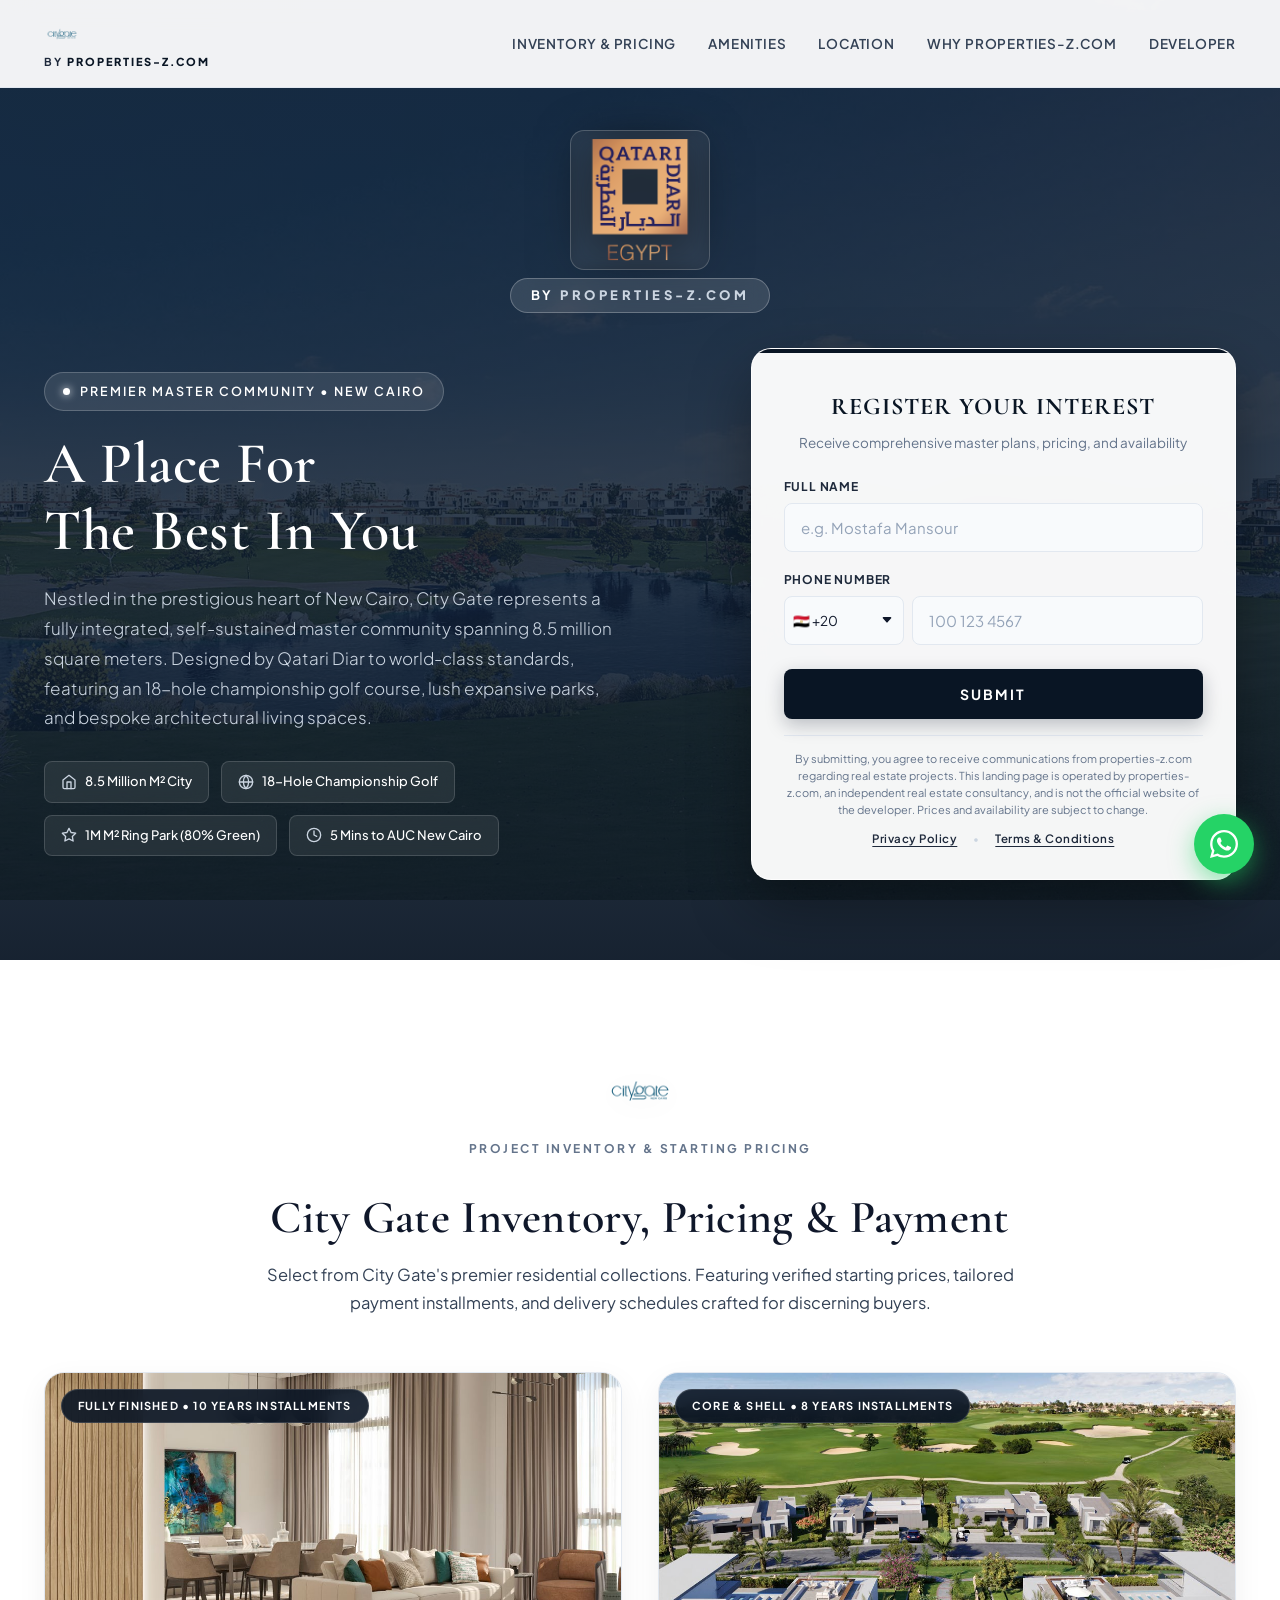
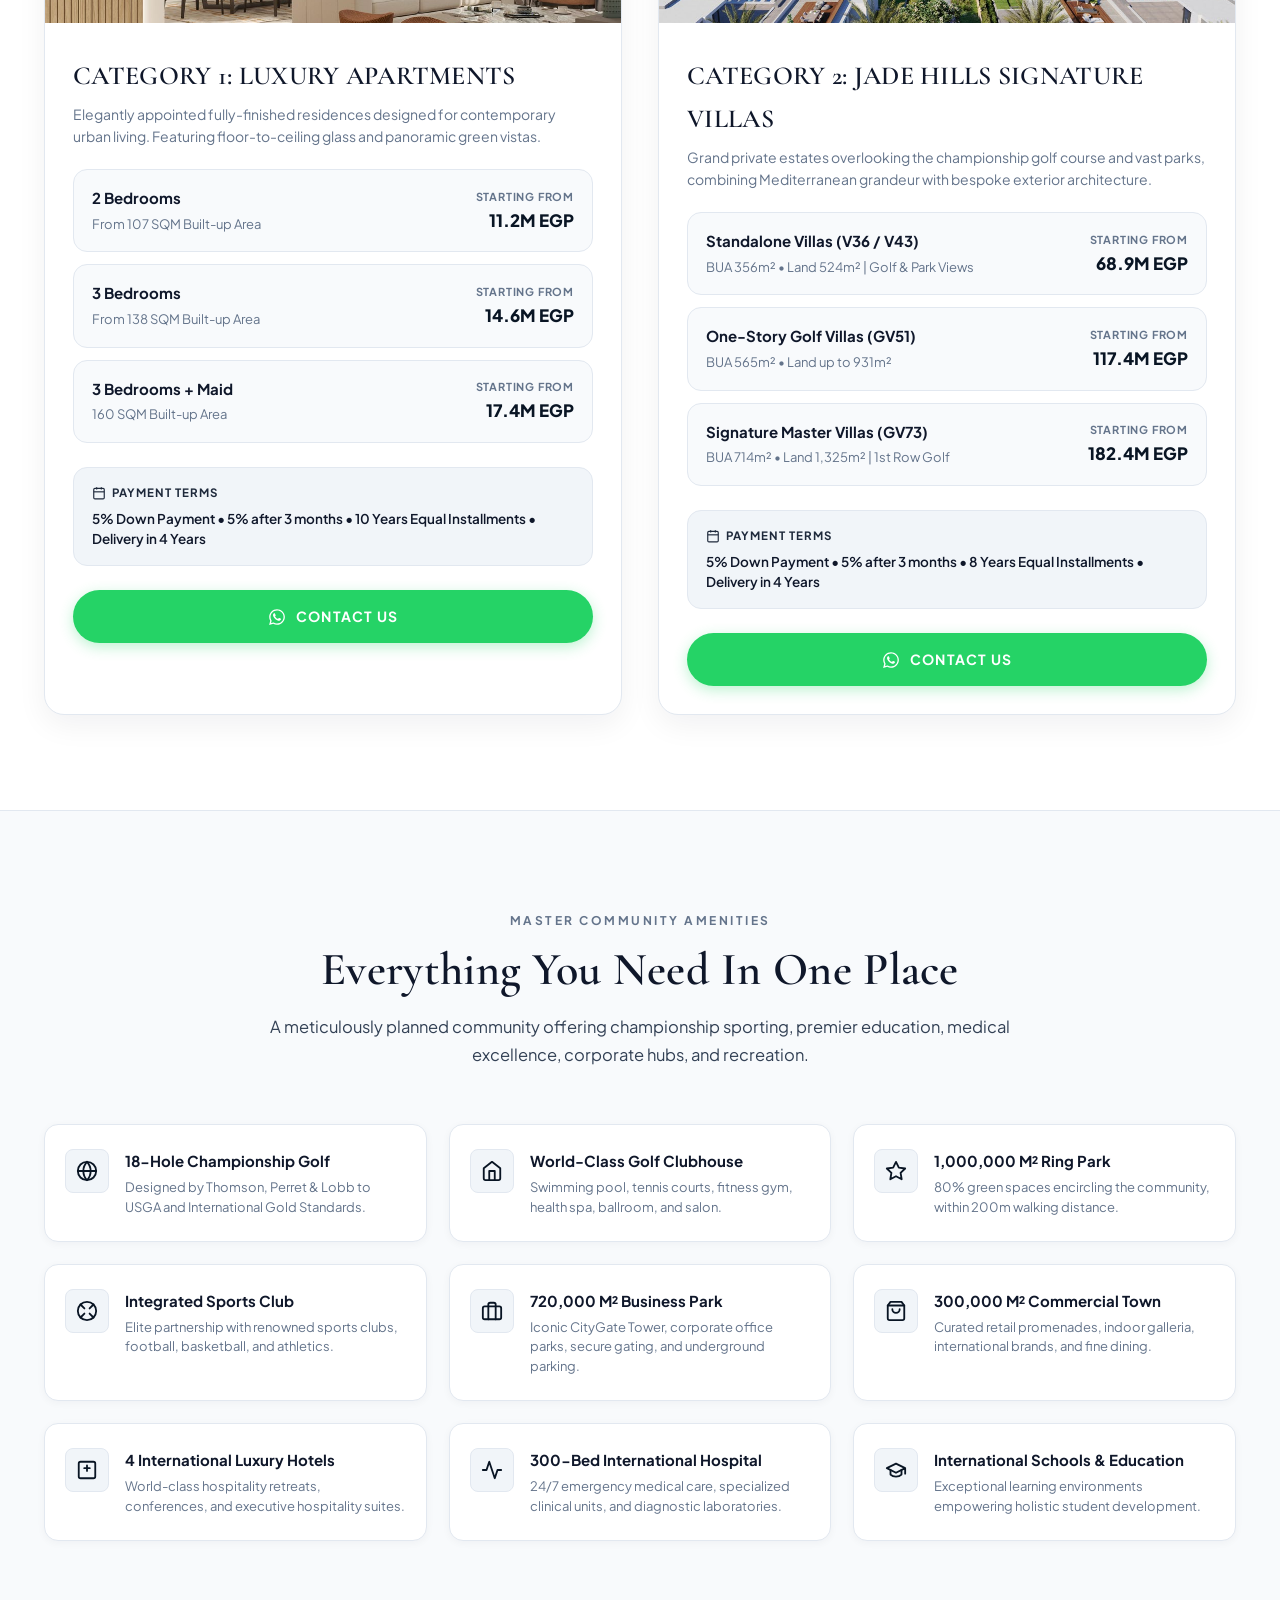
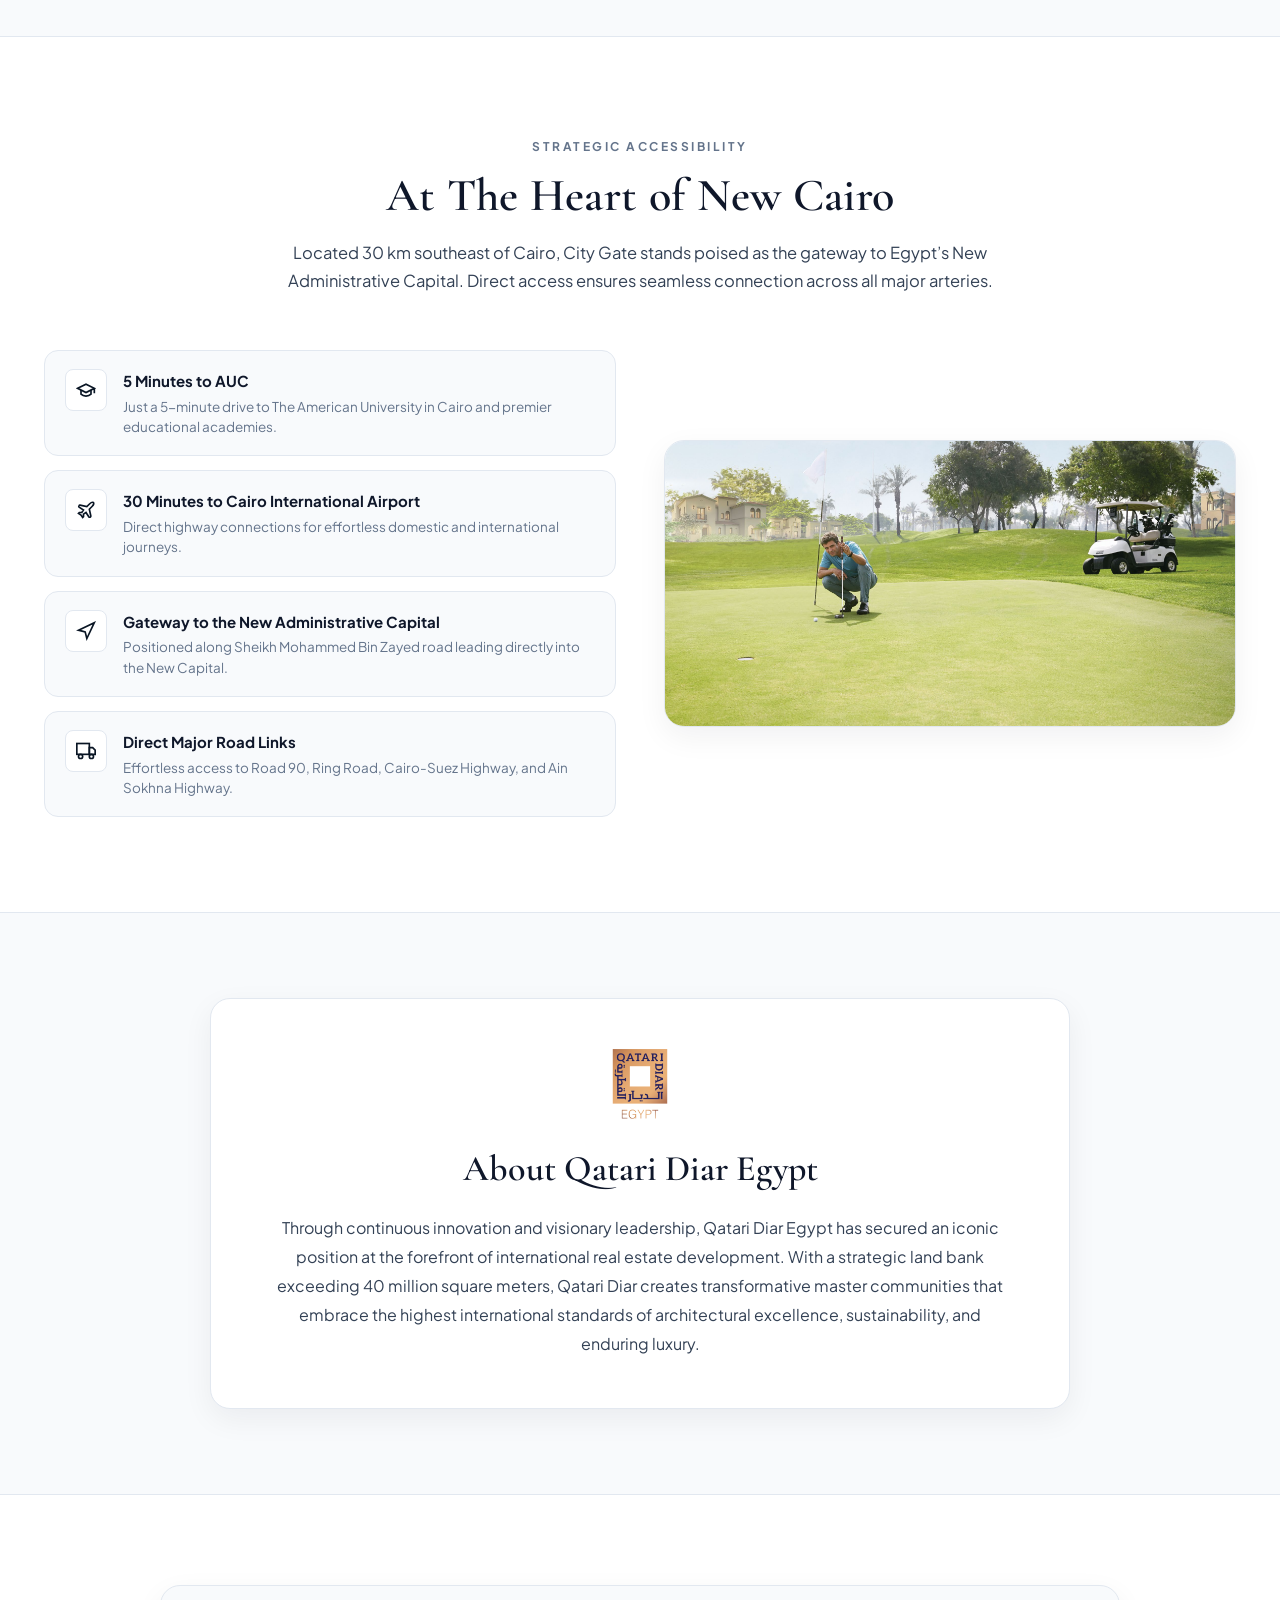
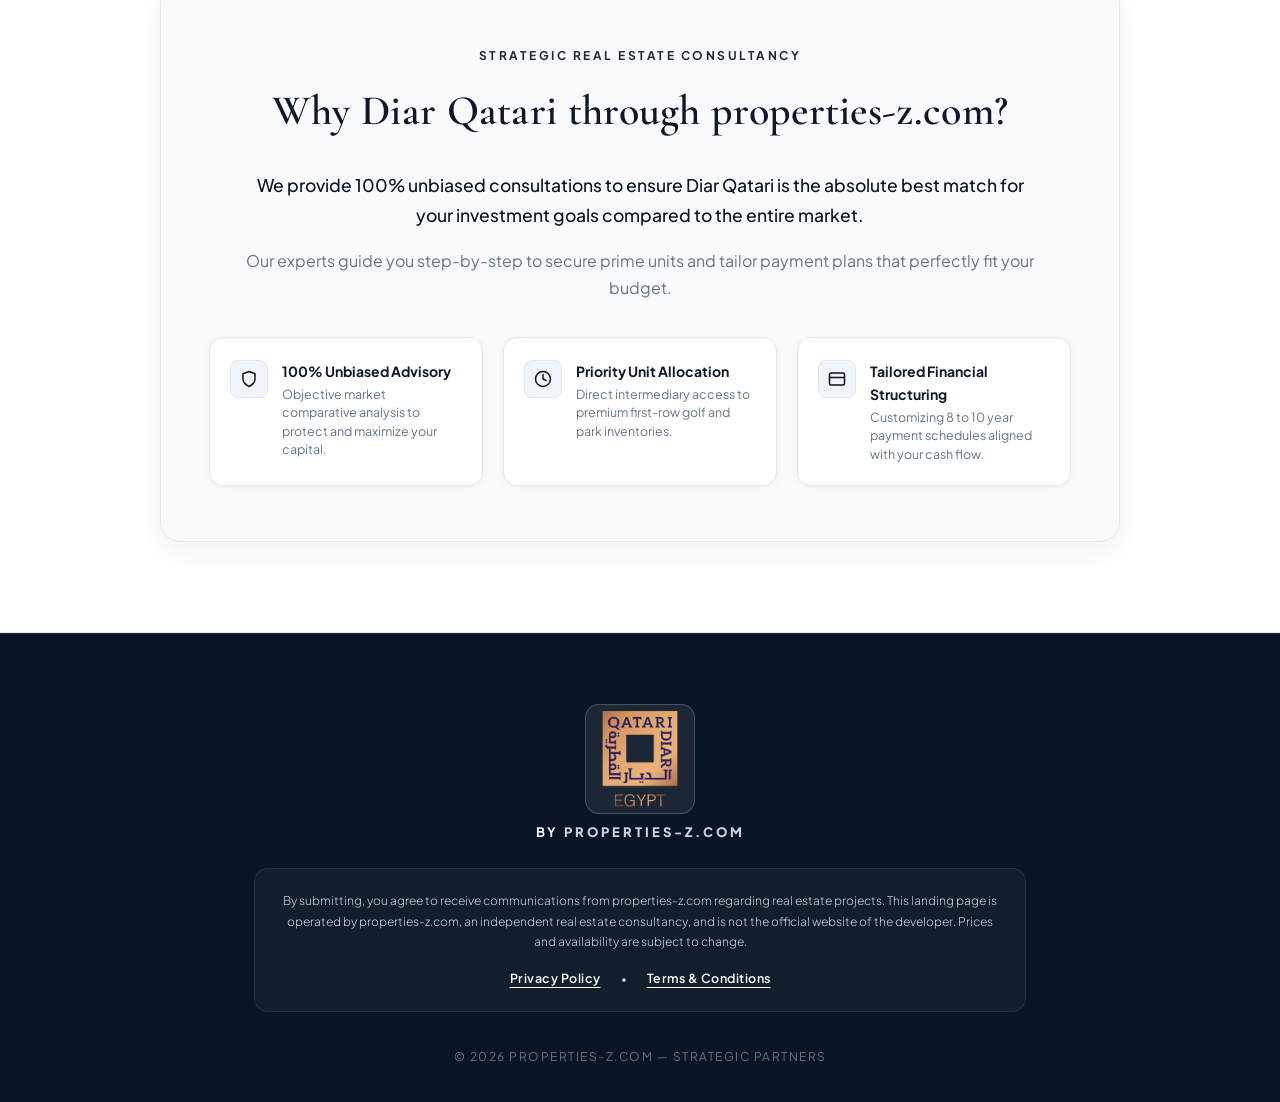
==== commit 02a8a55f: "fix: rebrand City Gate to properties-z.com" ====
--- a/index.html
+++ b/index.html
@@ -3,13 +3,13 @@
 <head>
   <meta charset="UTF-8">
   <meta name="viewport" content="width=device-width, initial-scale=1.0">
-  <title>City Gate New Cairo — Qatari Diar | By properties-e</title>
-  <meta name="description" content="City Gate New Cairo by Qatari Diar. Ultra-luxurious master community with championship golf, standalone villas, and luxury apartments. Presented by properties-e.">
-  <meta name="keywords" content="City Gate New Cairo, Qatari Diar Egypt, properties-e, luxury apartments, Jade Hills villas, golf community, new cairo real estate">
+  <title>City Gate New Cairo — Qatari Diar | By properties-z.com</title>
+  <meta name="description" content="City Gate New Cairo by Qatari Diar. Ultra-luxurious master community with championship golf, standalone villas, and luxury apartments. Presented by properties-z.com.">
+  <meta name="keywords" content="City Gate New Cairo, Qatari Diar Egypt, properties-z.com, luxury apartments, Jade Hills villas, golf community, new cairo real estate">
   <meta name="theme-color" content="#091524">
 
   <!-- Open Graph / Meta -->
-  <meta property="og:title" content="City Gate New Cairo — Qatari Diar | By properties-e">
+  <meta property="og:title" content="City Gate New Cairo — Qatari Diar | By properties-z.com">
   <meta property="og:description" content="Official inventory and pricing for City Gate New Cairo: Luxury Apartments (Fully Finished) &amp; Jade Hills Signature Villas (Core &amp; Shell).">
   <meta property="og:type" content="website">
   <meta property="og:image" content="assets/images/hero-masterview.jpg">
@@ -31,9 +31,9 @@
     <div class="container">
       <div class="nav-wrapper">
         <!-- Minimal Essential Branding with Official City Gate Logo -->
-        <a href="#hero" class="brand-combo" aria-label="City Gate by properties-e">
+        <a href="#hero" class="brand-combo" aria-label="City Gate by properties-z.com">
           <img src="assets/images/citygate-official.png" alt="City Gate New Cairo" class="logo-img" width="130" height="36">
-          <div class="sub-brand-label">By <span>properties-e</span></div>
+          <div class="sub-brand-label">By <span>properties-z.com</span></div>
         </a>
 
         <!-- Page Navigation Links Only -->
@@ -41,7 +41,7 @@
           <li><a href="#inventory" class="nav-link">Inventory &amp; Pricing</a></li>
           <li><a href="#amenities" class="nav-link">Amenities</a></li>
           <li><a href="#location" class="nav-link">Location</a></li>
-          <li><a href="#why-us" class="nav-link">Why properties-e</a></li>
+          <li><a href="#why-us" class="nav-link">Why properties-z.com</a></li>
           <li><a href="#about" class="nav-link">Developer</a></li>
         </ul>
 
@@ -61,10 +61,10 @@
     <div class="hero-overlay"></div>
     <div class="container hero-content">
 
-      <!-- LOGOS & BRANDING: OFFICIAL QATARI DIAR LOGO (SIZE XL) + 'BY PROPERTIES-E' -->
+      <!-- LOGOS & BRANDING: OFFICIAL QATARI DIAR LOGO (SIZE XL) + 'BY PROPERTIES-Z.COM' -->
       <div class="hero-top-branding">
         <img src="assets/images/qatari-diar-official.png" alt="Qatari Diar Egypt Official Logo" class="hero-logo-xl" width="140" height="140" fetchpriority="high">
-        <div class="hero-sub-branding">By <span>properties-e</span></div>
+        <div class="hero-sub-branding">By <span>properties-z.com</span></div>
       </div>
 
       <div class="hero-grid">
@@ -152,7 +152,7 @@
 
           <!-- Legal Disclaimer Notice (Below Form) -->
           <div class="form-legal-notice">
-            By submitting, you agree to receive communications from properties-e regarding real estate projects. This landing page is operated by properties-e, an independent real estate consultancy, and is not the official website of the developer. Prices and availability are subject to change.
+            By submitting, you agree to receive communications from properties-z.com regarding real estate projects. This landing page is operated by properties-z.com, an independent real estate consultancy, and is not the official website of the developer. Prices and availability are subject to change.
           </div>
 
           <!-- Standalone Clickable Links Centered Below Form (Location A) -->
@@ -252,7 +252,7 @@
             </div>
 
             <!-- WhatsApp Green Button Routing to +201033373331 -->
-            <a href="https://wa.me/201033373331?text=Hello%20properties-e,%20I%20am%20inquiring%20about%20Luxury%20Apartments%20at%20City%20Gate%20(Starting%20from%2011.2M%20EGP,%2010%20Years%20Installments).%20Please%20send%20me%20unit%20availability%20and%20payment%20breakdown." class="btn-whatsapp-cta" target="_blank" rel="noopener noreferrer">
+            <a href="https://wa.me/201033373331?text=Hello%20properties-z.com,%20I%20am%20inquiring%20about%20Luxury%20Apartments%20at%20City%20Gate%20(Starting%20from%2011.2M%20EGP,%2010%20Years%20Installments).%20Please%20send%20me%20unit%20availability%20and%20payment%20breakdown." class="btn-whatsapp-cta" target="_blank" rel="noopener noreferrer">
               <svg viewBox="0 0 448 512" aria-hidden="true"><path d="M380.9 97.1C339 55.1 283.2 32 223.9 32c-122.4 0-222 99.6-222 222 0 39.1 10.2 77.3 29.6 111L0 480l117.7-30.9c32.4 17.7 68.9 27 106.1 27h.1c122.3 0 224.1-99.6 224.1-222 0-59.3-25.2-115-67.1-157zm-157 341.6c-33.2 0-65.7-8.9-94-25.7l-6.7-4-69.8 18.3L72 359.2l-4.4-7c-18.5-29.4-28.2-63.3-28.2-98.2 0-101.7 82.8-184.5 184.6-184.5 49.3 0 95.6 19.2 130.4 54.1 34.8 34.9 56.2 81.2 56.1 130.5 0 101.8-84.9 184.6-186.6 184.6zm101.2-138.2c-5.5-2.8-32.8-16.2-37.9-18-5.1-1.9-8.8-2.8-12.5 2.8-3.7 5.6-14.3 18-17.6 21.8-3.2 3.7-6.5 4.2-12 1.4-32.6-16.3-54-29.1-75.5-66-5.7-9.8 5.7-9.1 16.3-30.3 1.8-3.7.9-6.9-.5-9.7-1.4-2.8-12.5-30.1-17.1-41.2-4.5-10.8-9.1-9.3-12.5-9.5-3.2-.2-6.9-.2-10.6-.2-3.7 0-9.7 1.4-14.8 6.9-5.1 5.6-19.4 19-19.4 46.3 0 27.3 19.9 53.7 22.6 57.4 2.8 3.7 39.1 59.7 94.8 83.8 35.2 15.2 49 16.5 66.6 13.9 10.7-1.6 32.8-13.4 37.4-26.4 4.6-13 4.6-24.1 3.2-26.4-1.3-2.5-5-3.9-10.5-6.6z"/></svg>
               CONTACT US
             </a>
@@ -324,7 +324,7 @@
             </div>
 
             <!-- WhatsApp Green Button Routing to +201033373331 -->
-            <a href="https://wa.me/201033373331?text=Hello%20properties-e,%20I%20am%20inquiring%20about%20Jade%20Hills%20Signature%20Villas%20at%20City%20Gate%20(Starting%20from%2068.9M%20EGP,%208%20Years%20Installments).%20Please%20send%20me%20villa%20options%20and%20payment%20plans." class="btn-whatsapp-cta" target="_blank" rel="noopener noreferrer">
+            <a href="https://wa.me/201033373331?text=Hello%20properties-z.com,%20I%20am%20inquiring%20about%20Jade%20Hills%20Signature%20Villas%20at%20City%20Gate%20(Starting%20from%2068.9M%20EGP,%208%20Years%20Installments).%20Please%20send%20me%20villa%20options%20and%20payment%20plans." class="btn-whatsapp-cta" target="_blank" rel="noopener noreferrer">
               <svg viewBox="0 0 448 512" aria-hidden="true"><path d="M380.9 97.1C339 55.1 283.2 32 223.9 32c-122.4 0-222 99.6-222 222 0 39.1 10.2 77.3 29.6 111L0 480l117.7-30.9c32.4 17.7 68.9 27 106.1 27h.1c122.3 0 224.1-99.6 224.1-222 0-59.3-25.2-115-67.1-157zm-157 341.6c-33.2 0-65.7-8.9-94-25.7l-6.7-4-69.8 18.3L72 359.2l-4.4-7c-18.5-29.4-28.2-63.3-28.2-98.2 0-101.7 82.8-184.5 184.6-184.5 49.3 0 95.6 19.2 130.4 54.1 34.8 34.9 56.2 81.2 56.1 130.5 0 101.8-84.9 184.6-186.6 184.6zm101.2-138.2c-5.5-2.8-32.8-16.2-37.9-18-5.1-1.9-8.8-2.8-12.5 2.8-3.7 5.6-14.3 18-17.6 21.8-3.2 3.7-6.5 4.2-12 1.4-32.6-16.3-54-29.1-75.5-66-5.7-9.8 5.7-9.1 16.3-30.3 1.8-3.7.9-6.9-.5-9.7-1.4-2.8-12.5-30.1-17.1-41.2-4.5-10.8-9.1-9.3-12.5-9.5-3.2-.2-6.9-.2-10.6-.2-3.7 0-9.7 1.4-14.8 6.9-5.1 5.6-19.4 19-19.4 46.3 0 27.3 19.9 53.7 22.6 57.4 2.8 3.7 39.1 59.7 94.8 83.8 35.2 15.2 49 16.5 66.6 13.9 10.7-1.6 32.8-13.4 37.4-26.4 4.6-13 4.6-24.1 3.2-26.4-1.3-2.5-5-3.9-10.5-6.6z"/></svg>
               CONTACT US
             </a>
@@ -535,13 +535,13 @@
   </section>
 
   <!-- ==========================================================================
-       SECTION 6: WHY DIAR QATARI THROUGH PROPERTIES-E? (NEW SECTION BEFORE FOOTER)
+       SECTION 6: WHY DIAR QATARI THROUGH PROPERTIES-Z.COM? (NEW SECTION BEFORE FOOTER)
        ========================================================================== -->
   <section class="why-advisory-section" id="why-us">
     <div class="container">
       <div class="why-advisory-box">
         <span class="why-advisory-eyebrow">Strategic Real Estate Consultancy</span>
-        <h2 class="why-advisory-title">Why Diar Qatari through properties-e?</h2>
+        <h2 class="why-advisory-title">Why Diar Qatari through properties-z.com?</h2>
         
         <div class="why-advisory-text-block">
           <p class="why-advisory-lead">
@@ -592,16 +592,16 @@
        ========================================================================== -->
   <footer class="site-footer">
     <div class="container footer-inner">
-      <!-- Centered Official Qatari Diar Logo + 'By properties-e' -->
+      <!-- Centered Official Qatari Diar Logo + 'By properties-z.com' -->
       <div class="footer-branding">
         <img src="assets/images/qatari-diar-official.png" alt="Qatari Diar Egypt Official Logo" class="footer-logo" width="120" height="120" loading="lazy">
-        <div class="footer-sub-branding">By <span>properties-e</span></div>
+        <div class="footer-sub-branding">By <span>properties-z.com</span></div>
       </div>
 
       <!-- Mandatory Legal Disclaimer Notice -->
       <div class="footer-disclaimer-box">
         <p class="disclaimer-text">
-          By submitting, you agree to receive communications from properties-e regarding real estate projects. This landing page is operated by properties-e, an independent real estate consultancy, and is not the official website of the developer. Prices and availability are subject to change.
+          By submitting, you agree to receive communications from properties-z.com regarding real estate projects. This landing page is operated by properties-z.com, an independent real estate consultancy, and is not the official website of the developer. Prices and availability are subject to change.
         </p>
 
         <!-- Centered Links to Standalone Routed Legal Pages -->
@@ -614,7 +614,7 @@
 
       <!-- Mandatory Footer Signature (Zero Phone / WhatsApp Labels) -->
       <div class="footer-signature">
-        &copy; 2026 properties-e &mdash; Strategic Partners
+        &copy; 2026 properties-z.com &mdash; Strategic Partners
       </div>
     </div>
   </footer>
@@ -622,7 +622,7 @@
   <!-- ==========================================================================
        FLOATING WHATSAPP BUTTON (ICON-ONLY ROUND GREEN CIRCLE #25D366)
        ========================================================================== -->
-  <a href="https://wa.me/201033373331?text=Hello%20properties-e,%20I%20am%20inquiring%20about%20City%20Gate%20New%20Cairo%20by%20Qatari%20Diar.%20Please%20provide%20me%20with%20master%20plans,%20pricing,%20and%20availability." class="floating-whatsapp" target="_blank" rel="noopener noreferrer" aria-label="Direct WhatsApp Contact">
+  <a href="https://wa.me/201033373331?text=Hello%20properties-z.com,%20I%20am%20inquiring%20about%20City%20Gate%20New%20Cairo%20by%20Qatari%20Diar.%20Please%20provide%20me%20with%20master%20plans,%20pricing,%20and%20availability." class="floating-whatsapp" target="_blank" rel="noopener noreferrer" aria-label="Direct WhatsApp Contact">
     <svg viewBox="0 0 448 512" aria-hidden="true"><path d="M380.9 97.1C339 55.1 283.2 32 223.9 32c-122.4 0-222 99.6-222 222 0 39.1 10.2 77.3 29.6 111L0 480l117.7-30.9c32.4 17.7 68.9 27 106.1 27h.1c122.3 0 224.1-99.6 224.1-222 0-59.3-25.2-115-67.1-157zm-157 341.6c-33.2 0-65.7-8.9-94-25.7l-6.7-4-69.8 18.3L72 359.2l-4.4-7c-18.5-29.4-28.2-63.3-28.2-98.2 0-101.7 82.8-184.5 184.6-184.5 49.3 0 95.6 19.2 130.4 54.1 34.8 34.9 56.2 81.2 56.1 130.5 0 101.8-84.9 184.6-186.6 184.6zm101.2-138.2c-5.5-2.8-32.8-16.2-37.9-18-5.1-1.9-8.8-2.8-12.5 2.8-3.7 5.6-14.3 18-17.6 21.8-3.2 3.7-6.5 4.2-12 1.4-32.6-16.3-54-29.1-75.5-66-5.7-9.8 5.7-9.1 16.3-30.3 1.8-3.7.9-6.9-.5-9.7-1.4-2.8-12.5-30.1-17.1-41.2-4.5-10.8-9.1-9.3-12.5-9.5-3.2-.2-6.9-.2-10.6-.2-3.7 0-9.7 1.4-14.8 6.9-5.1 5.6-19.4 19-19.4 46.3 0 27.3 19.9 53.7 22.6 57.4 2.8 3.7 39.1 59.7 94.8 83.8 35.2 15.2 49 16.5 66.6 13.9 10.7-1.6 32.8-13.4 37.4-26.4 4.6-13 4.6-24.1 3.2-26.4-1.3-2.5-5-3.9-10.5-6.6z"/></svg>
   </a>
 
@@ -636,7 +636,7 @@
       </div>
       <h3 class="modal-title" id="modalTitle">Inquiry Received</h3>
       <p class="modal-text">
-        Thank you <strong id="modalLeadName" style="color: #0f172a;"></strong>! Your registration has been securely dispatched to our senior consultancy team at properties-e. A property advisor will contact you shortly with full brochures and availability.
+        Thank you <strong id="modalLeadName" style="color: #0f172a;"></strong>! Your registration has been securely dispatched to our senior consultancy team at properties-z.com. A property advisor will contact you shortly with full brochures and availability.
       </p>
       <div class="modal-actions">
         <button type="button" class="btn-modal-close" id="modalCloseBtn">Close Window</button>
--- a/assets/css/style.css
+++ b/assets/css/style.css
@@ -1,5 +1,5 @@
 /* ==========================================================================
-   CITY GATE NEW CAIRO — BY PROPERTIES-E
+   CITY GATE NEW CAIRO — BY PROPERTIES-Z.COM
    Ultra-Luxurious Crisp & Elegant Modern Stylesheet
    ZERO GOLD POLICY — PRECISE DUO-TONE (ALABASTER, PURE WHITE & SLATE NAVY)
    ========================================================================== */
@@ -271,7 +271,7 @@
   width: 100%;
 }
 
-/* Official Qatari Diar Logo (Size XL) Prominently with 'By properties-e' */
+/* Official Qatari Diar Logo (Size XL) Prominently with 'By properties-z.com' */
 .hero-top-branding {
   text-align: center;
   margin-bottom: 35px;
@@ -1053,7 +1053,7 @@
 }
 
 /* ==========================================================================
-   NEW SECTION: WHY DIAR QATARI THROUGH PROPERTIES-E? (BEFORE FOOTER)
+   NEW SECTION: WHY DIAR QATARI THROUGH PROPERTIES-Z.COM? (BEFORE FOOTER)
    ========================================================================== */
 .why-advisory-section {
   background-color: var(--color-white);
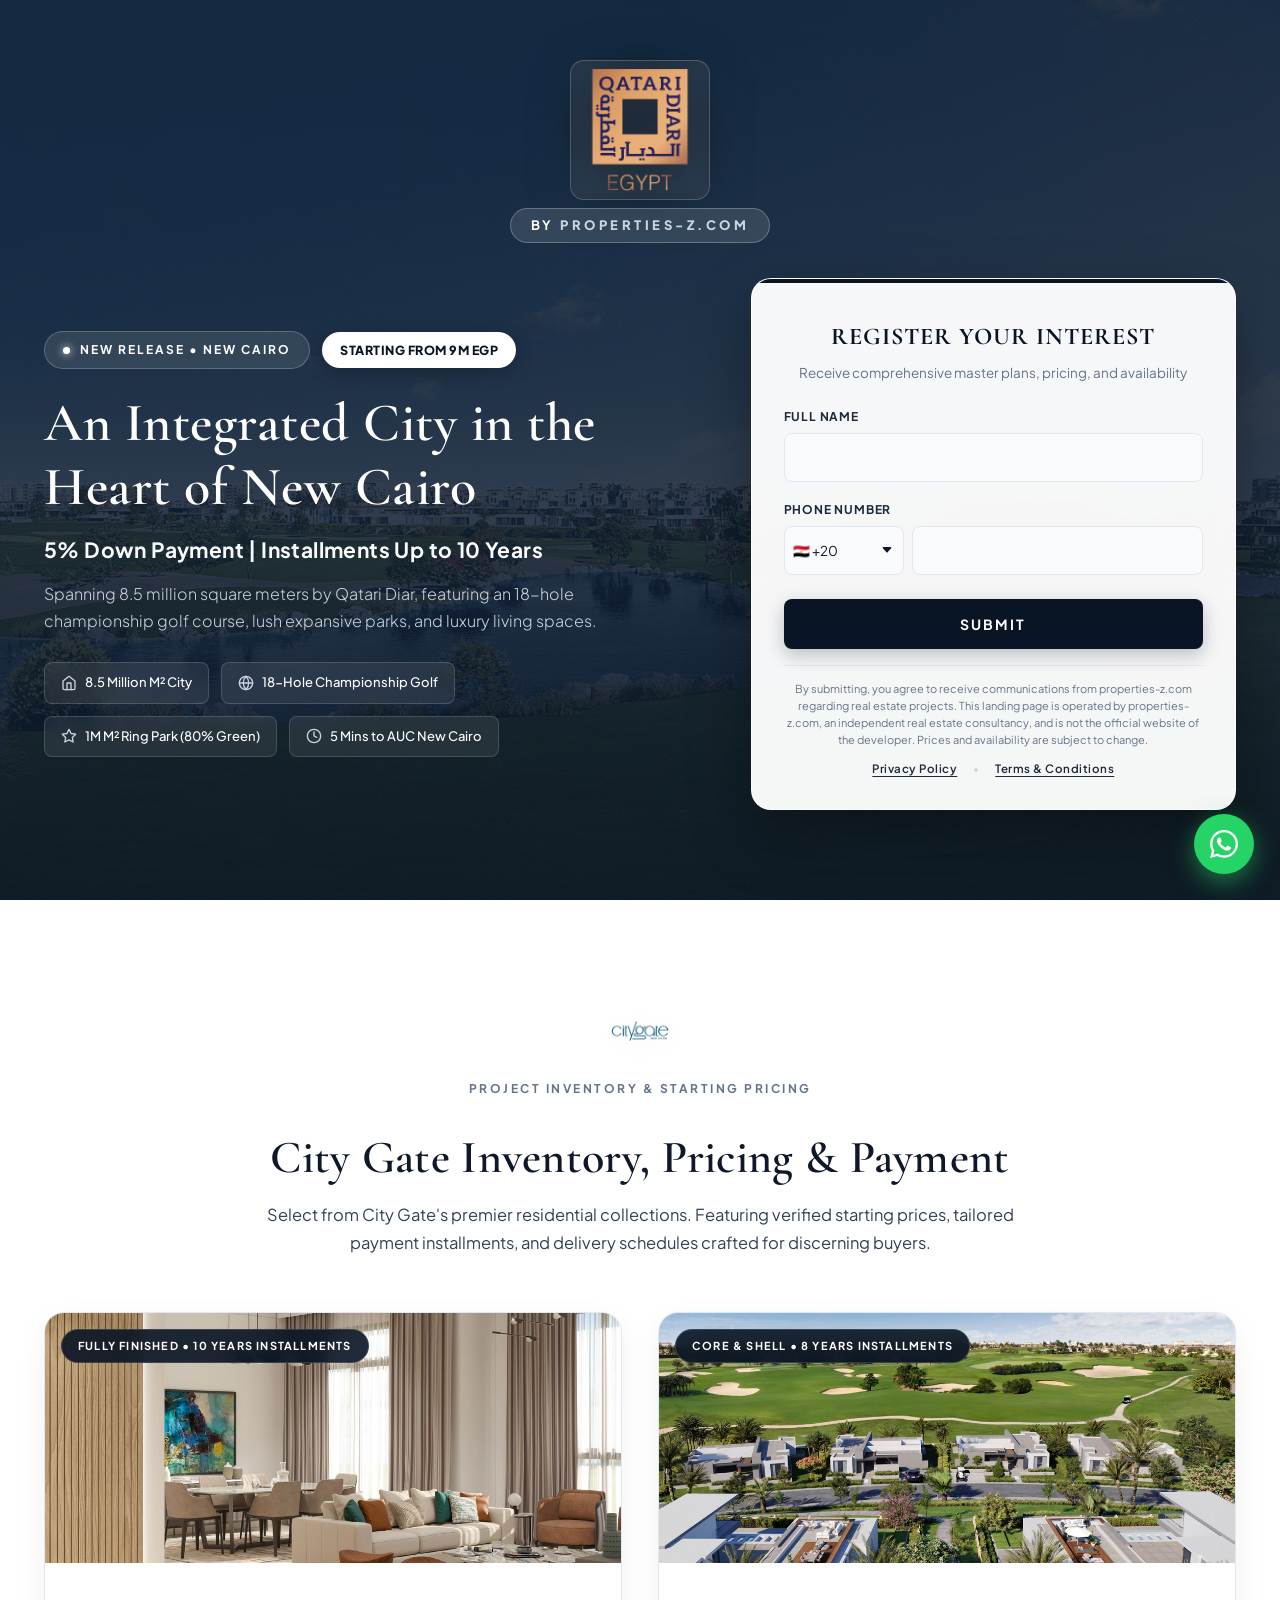
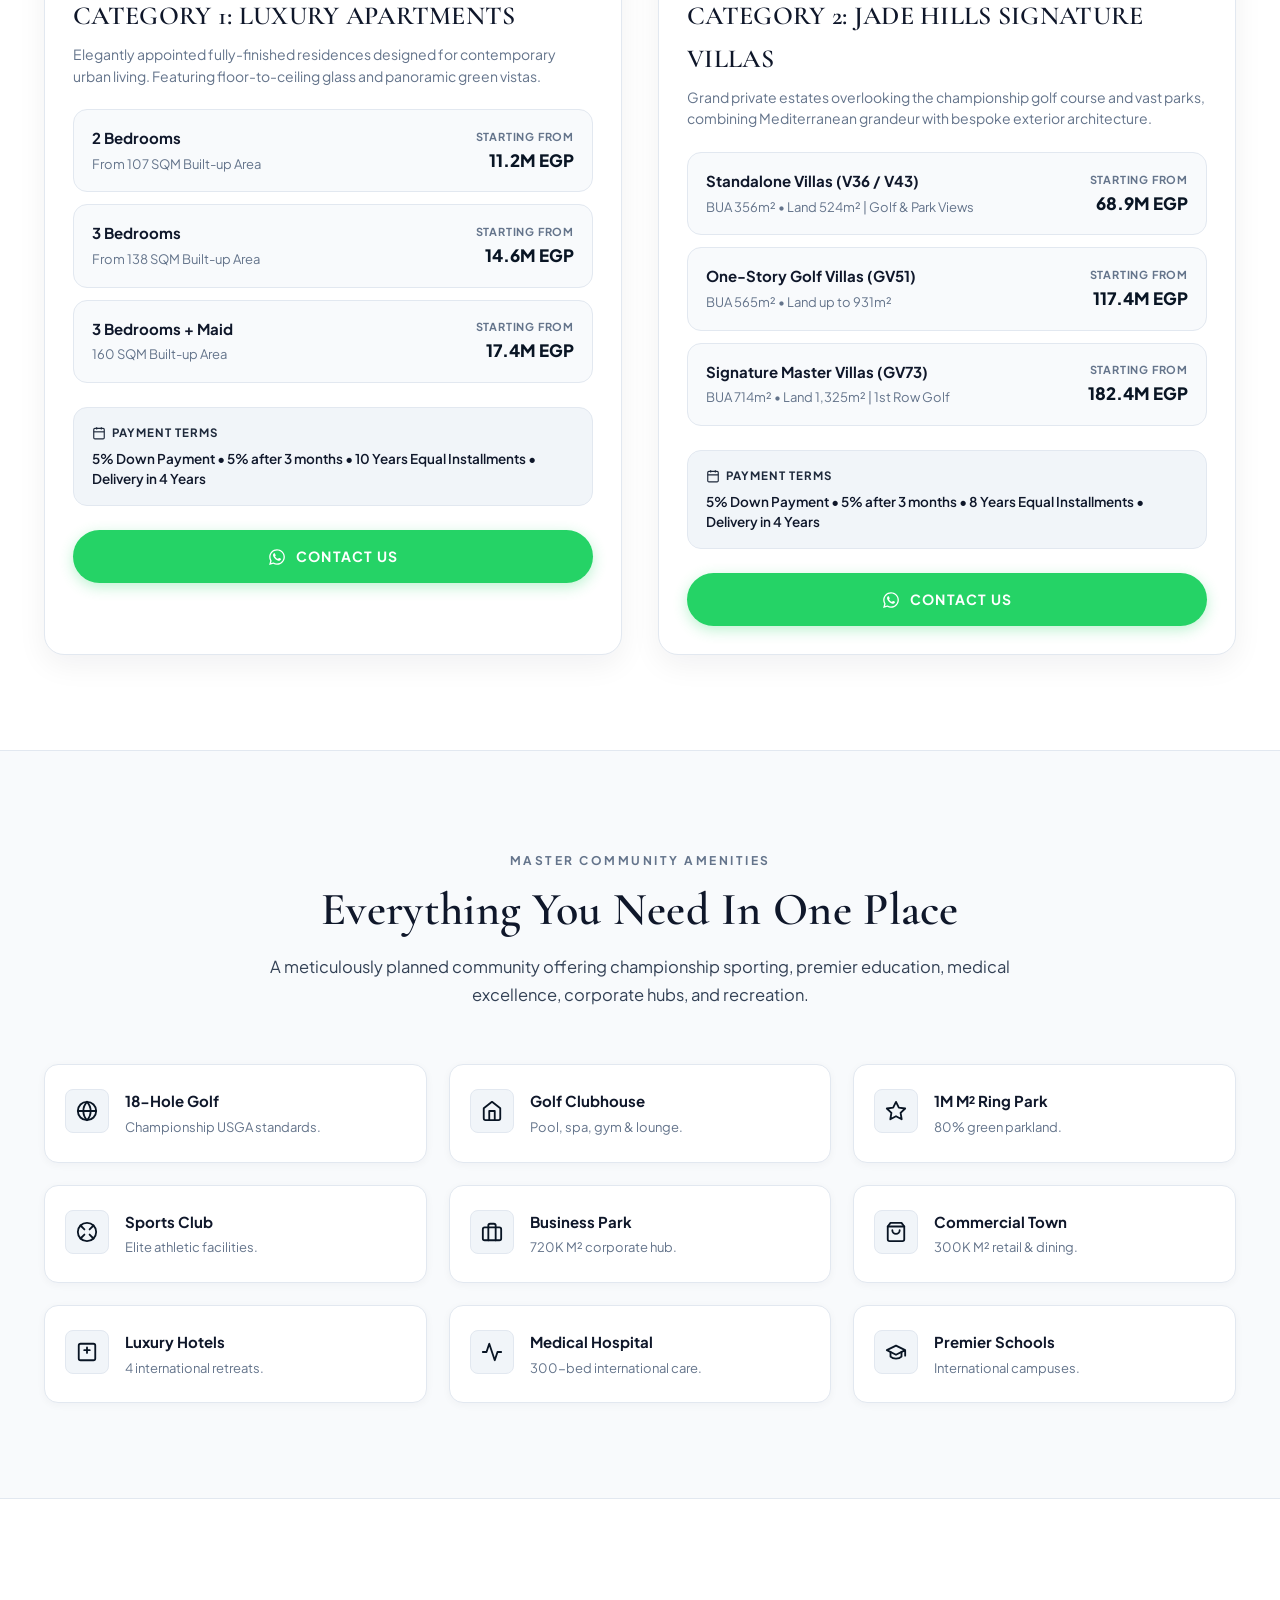
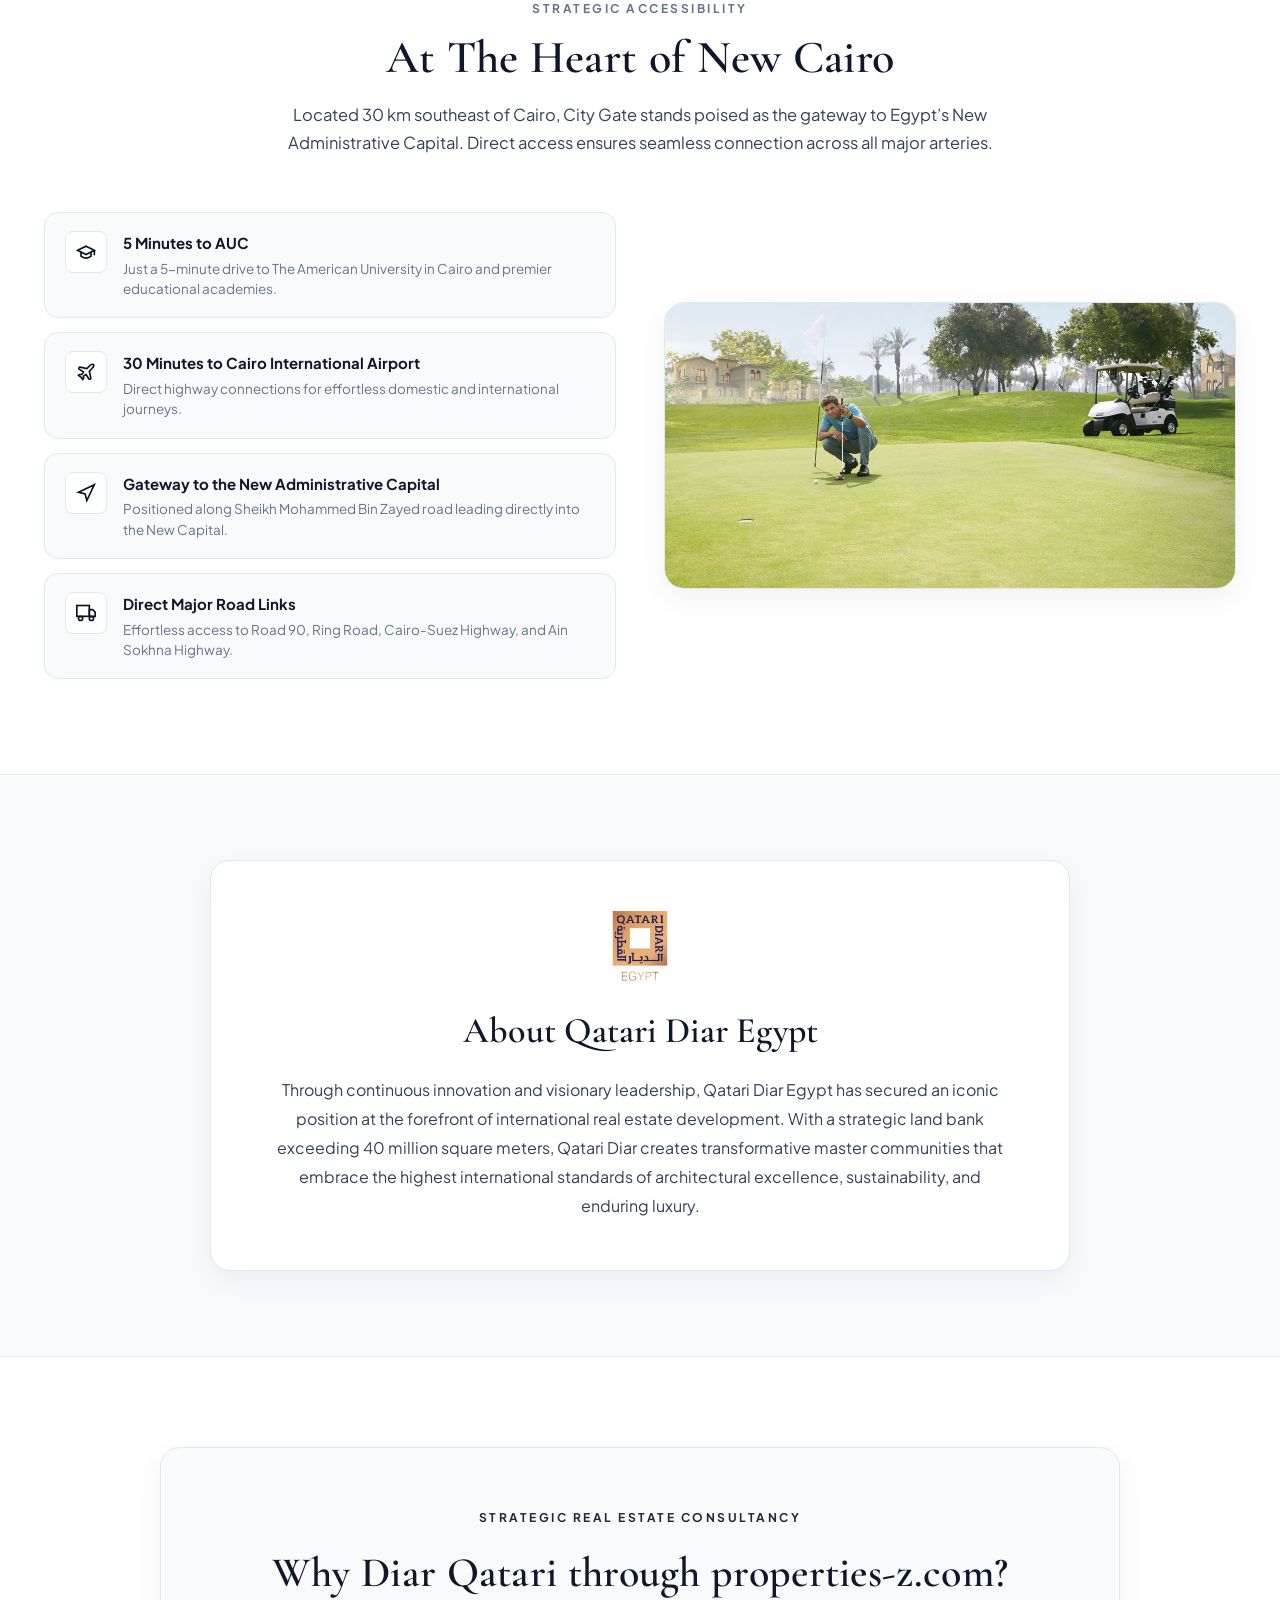
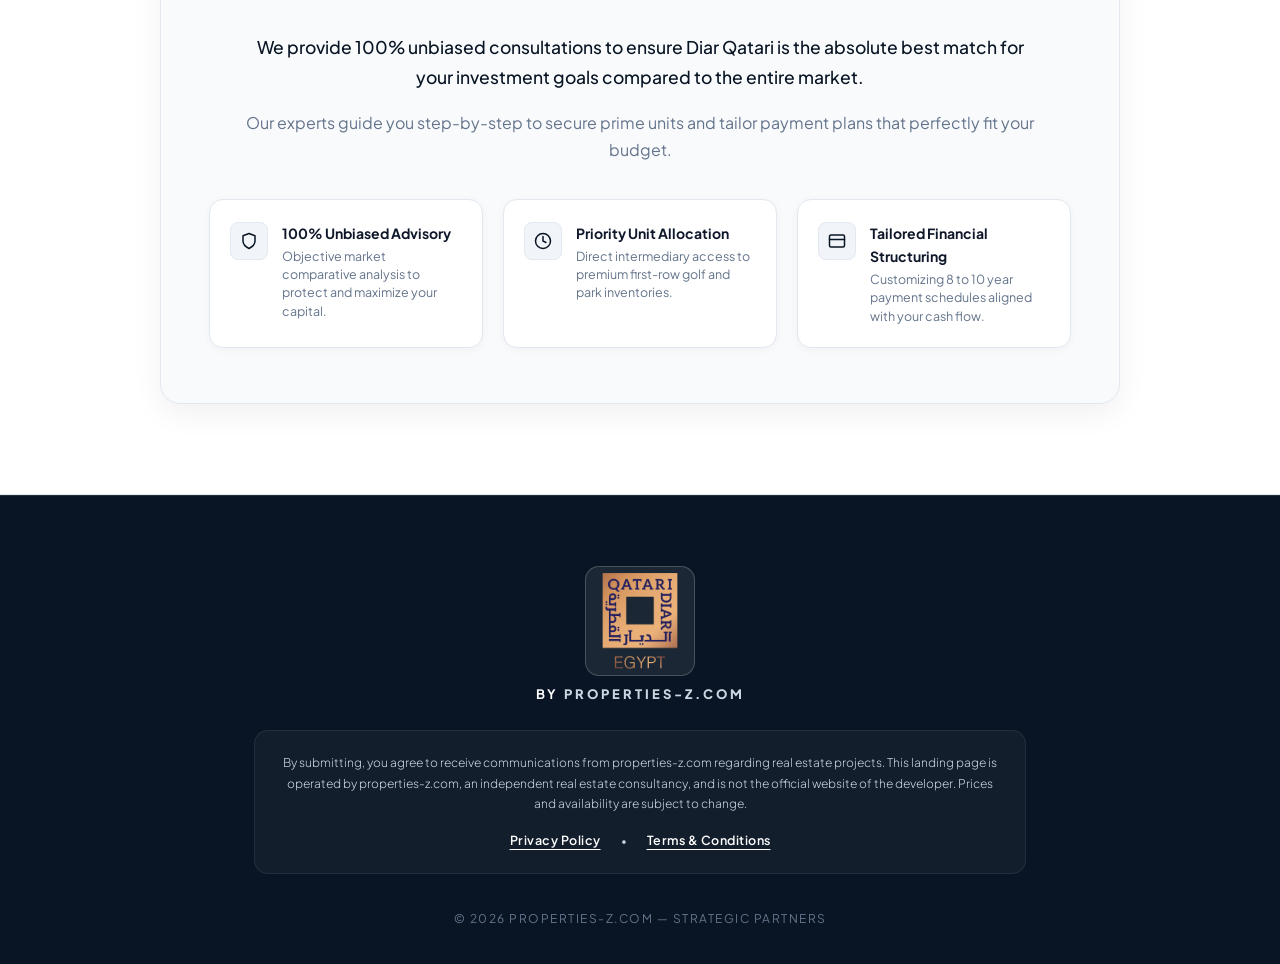
==== commit 09067c0e: "feat: hero restructuring, remove top navbar, and optimize mobile amenities grid" ====
--- a/index.html
+++ b/index.html
@@ -25,37 +25,7 @@
 <body>
 
   <!-- ==========================================================================
-       TOP NAVIGATION BAR (MINIMAL, ZERO WHATSAPP BUTTON)
-       ========================================================================== -->
-  <header class="site-header">
-    <div class="container">
-      <div class="nav-wrapper">
-        <!-- Minimal Essential Branding with Official City Gate Logo -->
-        <a href="#hero" class="brand-combo" aria-label="City Gate by properties-z.com">
-          <img src="assets/images/citygate-official.png" alt="City Gate New Cairo" class="logo-img" width="130" height="36">
-          <div class="sub-brand-label">By <span>properties-z.com</span></div>
-        </a>
-
-        <!-- Page Navigation Links Only -->
-        <ul class="nav-links">
-          <li><a href="#inventory" class="nav-link">Inventory &amp; Pricing</a></li>
-          <li><a href="#amenities" class="nav-link">Amenities</a></li>
-          <li><a href="#location" class="nav-link">Location</a></li>
-          <li><a href="#why-us" class="nav-link">Why properties-z.com</a></li>
-          <li><a href="#about" class="nav-link">Developer</a></li>
-        </ul>
-
-        <div class="mobile-menu-toggle" aria-label="Toggle navigation">
-          <span></span>
-          <span></span>
-          <span></span>
-        </div>
-      </div>
-    </div>
-  </header>
-
-  <!-- ==========================================================================
-       HERO SECTION (OFFICIAL QATARI DIAR LOGO XL, NO WHATSAPP, CLEAN FORM)
+       HERO SECTION (OFFICIAL QATARI DIAR LOGO XL, NO NAVBAR, CLEAN FORM)
        ========================================================================== -->
   <section class="hero-section" id="hero">
     <div class="hero-overlay"></div>
@@ -70,18 +40,26 @@
       <div class="hero-grid">
         <!-- Hero Left Column: Editorial & Value Proposition -->
         <div class="hero-text-block">
-          <div class="developer-badge">
-            <span class="dot"></span>
-            Premier Master Community &bull; New Cairo
+          <div class="hero-badge-group">
+            <div class="developer-badge">
+              <span class="dot"></span>
+              NEW RELEASE &bull; NEW CAIRO
+            </div>
+            <div class="hero-price-badge">
+              Starting from 9M EGP
+            </div>
           </div>
 
           <h1 class="hero-title">
-            A Place For <br>
-            The Best In You
+            An Integrated City in the Heart of New Cairo
           </h1>
 
+          <p class="hero-subtitle">
+            5% Down Payment | Installments Up to 10 Years
+          </p>
+
           <p class="hero-desc">
-            Nestled in the prestigious heart of New Cairo, City Gate represents a fully integrated, self-sustained master community spanning 8.5 million square meters. Designed by Qatari Diar to world-class standards, featuring an 18-hole championship golf course, lush expansive parks, and bespoke architectural living spaces.
+            Spanning 8.5 million square meters by Qatari Diar, featuring an 18-hole championship golf course, lush expansive parks, and luxury living spaces.
           </p>
 
           <div class="hero-pills">
@@ -102,7 +80,6 @@
               5 Mins to AUC New Cairo
             </div>
           </div>
-          <!-- Hero section WhatsApp button and direct WhatsApp text are completely removed as instructed -->
         </div>
 
         <!-- Hero Right Column: Frosted Glass Lead Capture Form (Name & Phone ONLY) -->
@@ -117,7 +94,7 @@
             <div class="form-group">
               <label for="fullName" class="form-label">Full Name</label>
               <div class="form-input-box">
-                <input type="text" id="fullName" name="fullName" class="form-input" placeholder="e.g. Mostafa Mansour" required>
+                <input type="text" id="fullName" name="fullName" class="form-input" required>
               </div>
             </div>
 
@@ -142,7 +119,7 @@
                   <option value="+962">🇯🇴 +962</option>
                   <option value="+961">🇱🇧 +961</option>
                 </select>
-                <input type="tel" id="phoneNumber" name="phoneNumber" class="form-input" placeholder="100 123 4567" required>
+                <input type="tel" id="phoneNumber" name="phoneNumber" class="form-input" required>
               </div>
             </div>
 
@@ -355,8 +332,8 @@
             <svg viewBox="0 0 24 24" fill="none" stroke="currentColor" stroke-width="2" stroke-linecap="round" stroke-linejoin="round"><circle cx="12" cy="12" r="10"></circle><path d="M12 2a14.5 14.5 0 0 0 0 20 14.5 14.5 0 0 0 0-20"></path><path d="M2 12h20"></path></svg>
           </div>
           <div class="amenity-info">
-            <h3>18-Hole Championship Golf</h3>
-            <p>Designed by Thomson, Perret &amp; Lobb to USGA and International Gold Standards.</p>
+            <h3>18-Hole Golf</h3>
+            <p>Championship USGA standards.</p>
           </div>
         </div>
 
@@ -366,8 +343,8 @@
             <svg viewBox="0 0 24 24" fill="none" stroke="currentColor" stroke-width="2" stroke-linecap="round" stroke-linejoin="round"><path d="M3 9l9-7 9 7v11a2 2 0 0 1-2 2H5a2 2 0 0 1-2-2z"></path><polyline points="9 22 9 12 15 12 15 22"></polyline></svg>
           </div>
           <div class="amenity-info">
-            <h3>World-Class Golf Clubhouse</h3>
-            <p>Swimming pool, tennis courts, fitness gym, health spa, ballroom, and salon.</p>
+            <h3>Golf Clubhouse</h3>
+            <p>Pool, spa, gym &amp; lounge.</p>
           </div>
         </div>
 
@@ -377,8 +354,8 @@
             <svg viewBox="0 0 24 24" fill="none" stroke="currentColor" stroke-width="2" stroke-linecap="round" stroke-linejoin="round"><polygon points="12 2 15.09 8.26 22 9.27 17 14.14 18.18 21.02 12 17.77 5.82 21.02 7 14.14 2 9.27 8.91 8.26 12 2"></polygon></svg>
           </div>
           <div class="amenity-info">
-            <h3>1,000,000 M² Ring Park</h3>
-            <p>80% green spaces encircling the community, within 200m walking distance.</p>
+            <h3>1M M² Ring Park</h3>
+            <p>80% green parkland.</p>
           </div>
         </div>
 
@@ -388,8 +365,8 @@
             <svg viewBox="0 0 24 24" fill="none" stroke="currentColor" stroke-width="2" stroke-linecap="round" stroke-linejoin="round"><circle cx="12" cy="12" r="10"></circle><path d="m4.93 4.93 4.24 4.24"></path><path d="m14.83 9.17 4.24-4.24"></path><path d="m14.83 14.83 4.24 4.24"></path><path d="m9.17 14.83-4.24 4.24"></path></svg>
           </div>
           <div class="amenity-info">
-            <h3>Integrated Sports Club</h3>
-            <p>Elite partnership with renowned sports clubs, football, basketball, and athletics.</p>
+            <h3>Sports Club</h3>
+            <p>Elite athletic facilities.</p>
           </div>
         </div>
 
@@ -399,8 +376,8 @@
             <svg viewBox="0 0 24 24" fill="none" stroke="currentColor" stroke-width="2" stroke-linecap="round" stroke-linejoin="round"><rect x="2" y="7" width="20" height="14" rx="2" ry="2"></rect><path d="M16 21V5a2 2 0 0 0-2-2h-4a2 2 0 0 0-2 2v16"></path></svg>
           </div>
           <div class="amenity-info">
-            <h3>720,000 M² Business Park</h3>
-            <p>Iconic CityGate Tower, corporate office parks, secure gating, and underground parking.</p>
+            <h3>Business Park</h3>
+            <p>720K M² corporate hub.</p>
           </div>
         </div>
 
@@ -410,8 +387,8 @@
             <svg viewBox="0 0 24 24" fill="none" stroke="currentColor" stroke-width="2" stroke-linecap="round" stroke-linejoin="round"><path d="M6 2 3 6v14a2 2 0 0 0 2 2h14a2 2 0 0 0 2-2V6l-3-4Z"></path><path d="M3 6h18"></path><path d="M16 10a4 4 0 0 1-8 0"></path></svg>
           </div>
           <div class="amenity-info">
-            <h3>300,000 M² Commercial Town</h3>
-            <p>Curated retail promenades, indoor galleria, international brands, and fine dining.</p>
+            <h3>Commercial Town</h3>
+            <p>300K M² retail &amp; dining.</p>
           </div>
         </div>
 
@@ -421,8 +398,8 @@
             <svg viewBox="0 0 24 24" fill="none" stroke="currentColor" stroke-width="2" stroke-linecap="round" stroke-linejoin="round"><path d="M19 21H5a2 2 0 0 1-2-2V5a2 2 0 0 1 2-2h14a2 2 0 0 1 2 2v14a2 2 0 0 1-2 2z"></path><path d="M9 10h6"></path><path d="M12 7v6"></path></svg>
           </div>
           <div class="amenity-info">
-            <h3>4 International Luxury Hotels</h3>
-            <p>World-class hospitality retreats, conferences, and executive hospitality suites.</p>
+            <h3>Luxury Hotels</h3>
+            <p>4 international retreats.</p>
           </div>
         </div>
 
@@ -432,8 +409,8 @@
             <svg viewBox="0 0 24 24" fill="none" stroke="currentColor" stroke-width="2" stroke-linecap="round" stroke-linejoin="round"><path d="M22 12h-4l-3 9L9 3l-3 9H2"></path></svg>
           </div>
           <div class="amenity-info">
-            <h3>300-Bed International Hospital</h3>
-            <p>24/7 emergency medical care, specialized clinical units, and diagnostic laboratories.</p>
+            <h3>Medical Hospital</h3>
+            <p>300-bed international care.</p>
           </div>
         </div>
 
@@ -443,8 +420,8 @@
             <svg viewBox="0 0 24 24" fill="none" stroke="currentColor" stroke-width="2" stroke-linecap="round" stroke-linejoin="round"><path d="M22 10v6M2 10l10-5 10 5-10 5z"></path><path d="M6 12v5c3 3 9 3 12 0v-5"></path></svg>
           </div>
           <div class="amenity-info">
-            <h3>International Schools &amp; Education</h3>
-            <p>Exceptional learning environments empowering holistic student development.</p>
+            <h3>Premier Schools</h3>
+            <p>International campuses.</p>
           </div>
         </div>
       </div>
--- a/assets/css/style.css
+++ b/assets/css/style.css
@@ -109,137 +109,12 @@
 }
 
 /* ==========================================================================
-   TOP NAVIGATION BAR (MINIMAL, ZERO WHATSAPP BUTTON)
-   ========================================================================== */
-.site-header {
-  position: fixed;
-  top: 0;
-  left: 0;
-  right: 0;
-  z-index: 1000;
-  padding: 16px 0;
-  background: rgba(255, 255, 255, 0.94);
-  backdrop-filter: blur(16px);
-  -webkit-backdrop-filter: blur(16px);
-  border-bottom: 1px solid var(--color-slate-border);
-  transition: var(--transition-smooth);
-}
-
-.site-header.scrolled {
-  padding: 12px 0;
-  background: rgba(255, 255, 255, 0.98);
-  box-shadow: 0 4px 20px rgba(15, 23, 42, 0.06);
-}
-
-.nav-wrapper {
-  display: flex;
-  align-items: center;
-  justify-content: space-between;
-}
-
-.brand-combo {
-  display: flex;
-  flex-direction: column;
-  align-items: flex-start;
-  text-decoration: none;
-}
-
-.brand-combo .logo-img {
-  height: 36px;
-  width: auto;
-  object-fit: contain;
-}
-
-.sub-brand-label {
-  font-family: var(--font-sans);
-  font-size: 11px;
-  font-weight: 700;
-  letter-spacing: 2px;
-  text-transform: uppercase;
-  color: var(--color-navy-slate);
-  margin-top: 1px;
-}
-
-.sub-brand-label span {
-  color: var(--color-navy-deep);
-  font-weight: 800;
-}
-
-.nav-links {
-  display: flex;
-  align-items: center;
-  list-style: none;
-  gap: 32px;
-}
-
-.nav-link {
-  font-size: 13.5px;
-  font-weight: 600;
-  color: var(--color-text-body);
-  letter-spacing: 0.8px;
-  text-transform: uppercase;
-  position: relative;
-  padding: 6px 0;
-  transition: color 0.2s ease;
-}
-
-.nav-link:hover {
-  color: var(--color-navy-deep);
-}
-
-.nav-link::after {
-  content: '';
-  position: absolute;
-  bottom: 0;
-  left: 0;
-  width: 0;
-  height: 2px;
-  background: var(--color-navy-deep);
-  transition: width 0.3s ease;
-}
-
-.nav-link:hover::after {
-  width: 100%;
-}
-
-.mobile-menu-toggle {
-  display: none;
-  flex-direction: column;
-  justify-content: space-between;
-  width: 28px;
-  height: 20px;
-  cursor: pointer;
-  z-index: 1002;
-}
-
-.mobile-menu-toggle span {
-  display: block;
-  height: 2px;
-  width: 100%;
-  background: var(--color-navy-deep);
-  border-radius: 2px;
-  transition: var(--transition-smooth);
-}
-
-.mobile-menu-toggle.active span:nth-child(1) {
-  transform: translateY(9px) rotate(45deg);
-}
-
-.mobile-menu-toggle.active span:nth-child(2) {
-  opacity: 0;
-}
-
-.mobile-menu-toggle.active span:nth-child(3) {
-  transform: translateY(-9px) rotate(-45deg);
-}
-
-/* ==========================================================================
-   HERO SECTION (OFFICIAL QATARI DIAR XL, NO WHATSAPP, CLEAN FORM)
+   HERO SECTION (OFFICIAL QATARI DIAR XL, NO NAVBAR, CLEAN FORM)
    ========================================================================== */
 .hero-section {
   position: relative;
   min-height: 100vh;
-  padding: 130px 0 80px 0;
+  padding: 50px 0 80px 0;
   display: flex;
   align-items: center;
   justify-content: center;
@@ -326,20 +201,28 @@
   padding-right: 15px;
 }
 
+.hero-badge-group {
+  display: flex;
+  align-items: center;
+  flex-wrap: wrap;
+  gap: 12px;
+  margin-bottom: 22px;
+}
+
 .developer-badge {
   display: inline-flex;
   align-items: center;
   gap: 10px;
   background: rgba(255, 255, 255, 0.1);
-  border: 1px solid rgba(255, 255, 255, 0.2);
+  border: 1px solid rgba(255, 255, 255, 0.22);
   padding: 8px 18px;
   border-radius: var(--radius-full);
-  font-size: 12.5px;
-  font-weight: 600;
+  font-size: 12px;
+  font-weight: 700;
   letter-spacing: 2px;
   text-transform: uppercase;
   color: var(--color-white);
-  margin-bottom: 20px;
+  margin-bottom: 0;
 }
 
 .developer-badge .dot {
@@ -350,19 +233,45 @@
   box-shadow: 0 0 8px #ffffff;
 }
 
+.hero-price-badge {
+  display: inline-flex;
+  align-items: center;
+  gap: 8px;
+  background: var(--color-white);
+  color: var(--color-navy-deep);
+  font-family: var(--font-sans);
+  font-size: 12.5px;
+  font-weight: 800;
+  letter-spacing: 0.5px;
+  text-transform: uppercase;
+  padding: 8px 18px;
+  border-radius: var(--radius-full);
+  box-shadow: 0 4px 18px rgba(0, 0, 0, 0.22);
+}
+
 .hero-title {
   font-family: var(--font-serif);
-  font-size: clamp(38px, 4.8vw, 58px);
+  font-size: clamp(34px, 4.4vw, 54px);
   font-weight: 600;
-  line-height: 1.15;
+  line-height: 1.18;
   letter-spacing: 0.5px;
   color: var(--color-white);
-  margin-bottom: 20px;
+  margin-bottom: 16px;
+}
+
+.hero-subtitle {
+  font-family: var(--font-sans);
+  font-size: clamp(16px, 2.2vw, 21px);
+  font-weight: 700;
+  color: #f8fafc;
+  letter-spacing: 0.4px;
+  margin-bottom: 16px;
+  line-height: 1.4;
 }
 
 .hero-desc {
-  font-size: 17px;
-  line-height: 1.75;
+  font-size: 16px;
+  line-height: 1.7;
   color: #cbd5e1;
   font-weight: 300;
   margin-bottom: 28px;
@@ -1394,6 +1303,9 @@
 /* ==========================================================================
    MOBILE RESPONSIVENESS (100% SINGLE CENTERED COLUMN REQUIREMENT)
    ========================================================================== */
+/* ==========================================================================
+   MOBILE RESPONSIVENESS
+   ========================================================================== */
 @media (max-width: 1024px) {
   .hero-grid {
     grid-template-columns: 1fr;
@@ -1403,8 +1315,8 @@
     padding-right: 0;
     text-align: center;
   }
-  .developer-badge {
-    margin: 0 auto 20px auto;
+  .hero-badge-group {
+    justify-content: center;
   }
   .hero-pills {
     justify-content: center;
@@ -1414,6 +1326,7 @@
   }
   .amenities-compact-grid {
     grid-template-columns: repeat(2, 1fr);
+    gap: 16px;
   }
   .location-grid {
     grid-template-columns: 1fr;
@@ -1425,35 +1338,8 @@
 }
 
 @media (max-width: 768px) {
-  .nav-links {
-    position: fixed;
-    top: 65px;
-    left: 0;
-    right: 0;
-    background: #ffffff;
-    box-shadow: 0 10px 30px rgba(15, 23, 42, 0.1);
-    flex-direction: column;
-    padding: 25px 20px;
-    gap: 18px;
-    border-bottom: 1px solid var(--color-slate-border);
-    transform: translateY(-120%);
-    opacity: 0;
-    pointer-events: none;
-    transition: transform 0.3s ease, opacity 0.3s ease;
-  }
-
-  .nav-links.active {
-    transform: translateY(0);
-    opacity: 1;
-    pointer-events: auto;
-  }
-
-  .mobile-menu-toggle {
-    display: flex;
-  }
-
   .hero-section {
-    padding: 110px 0 55px 0;
+    padding: 40px 0 50px 0;
     background-attachment: scroll;
   }
 
@@ -1477,8 +1363,41 @@
     text-align: center;
   }
 
+  /* Compact 2-column Grid on Mobile for Amenities (2 cards per row) */
   .amenities-compact-grid {
-    grid-template-columns: 1fr;
+    grid-template-columns: repeat(2, 1fr);
+    gap: 12px;
+  }
+
+  .amenity-compact-card {
+    padding: 14px 10px;
+    flex-direction: column;
+    align-items: flex-start;
+    gap: 10px;
+    border-radius: var(--radius-sm);
+  }
+
+  .amenity-icon-box {
+    flex: 0 0 32px;
+    width: 32px;
+    height: 32px;
+    border-radius: 6px;
+  }
+
+  .amenity-icon-box svg {
+    width: 16px;
+    height: 16px;
+  }
+
+  .amenity-info h3 {
+    font-size: 13px;
+    line-height: 1.25;
+    margin-bottom: 3px;
+  }
+
+  .amenity-info p {
+    font-size: 11px;
+    line-height: 1.35;
   }
 
   .dev-box {
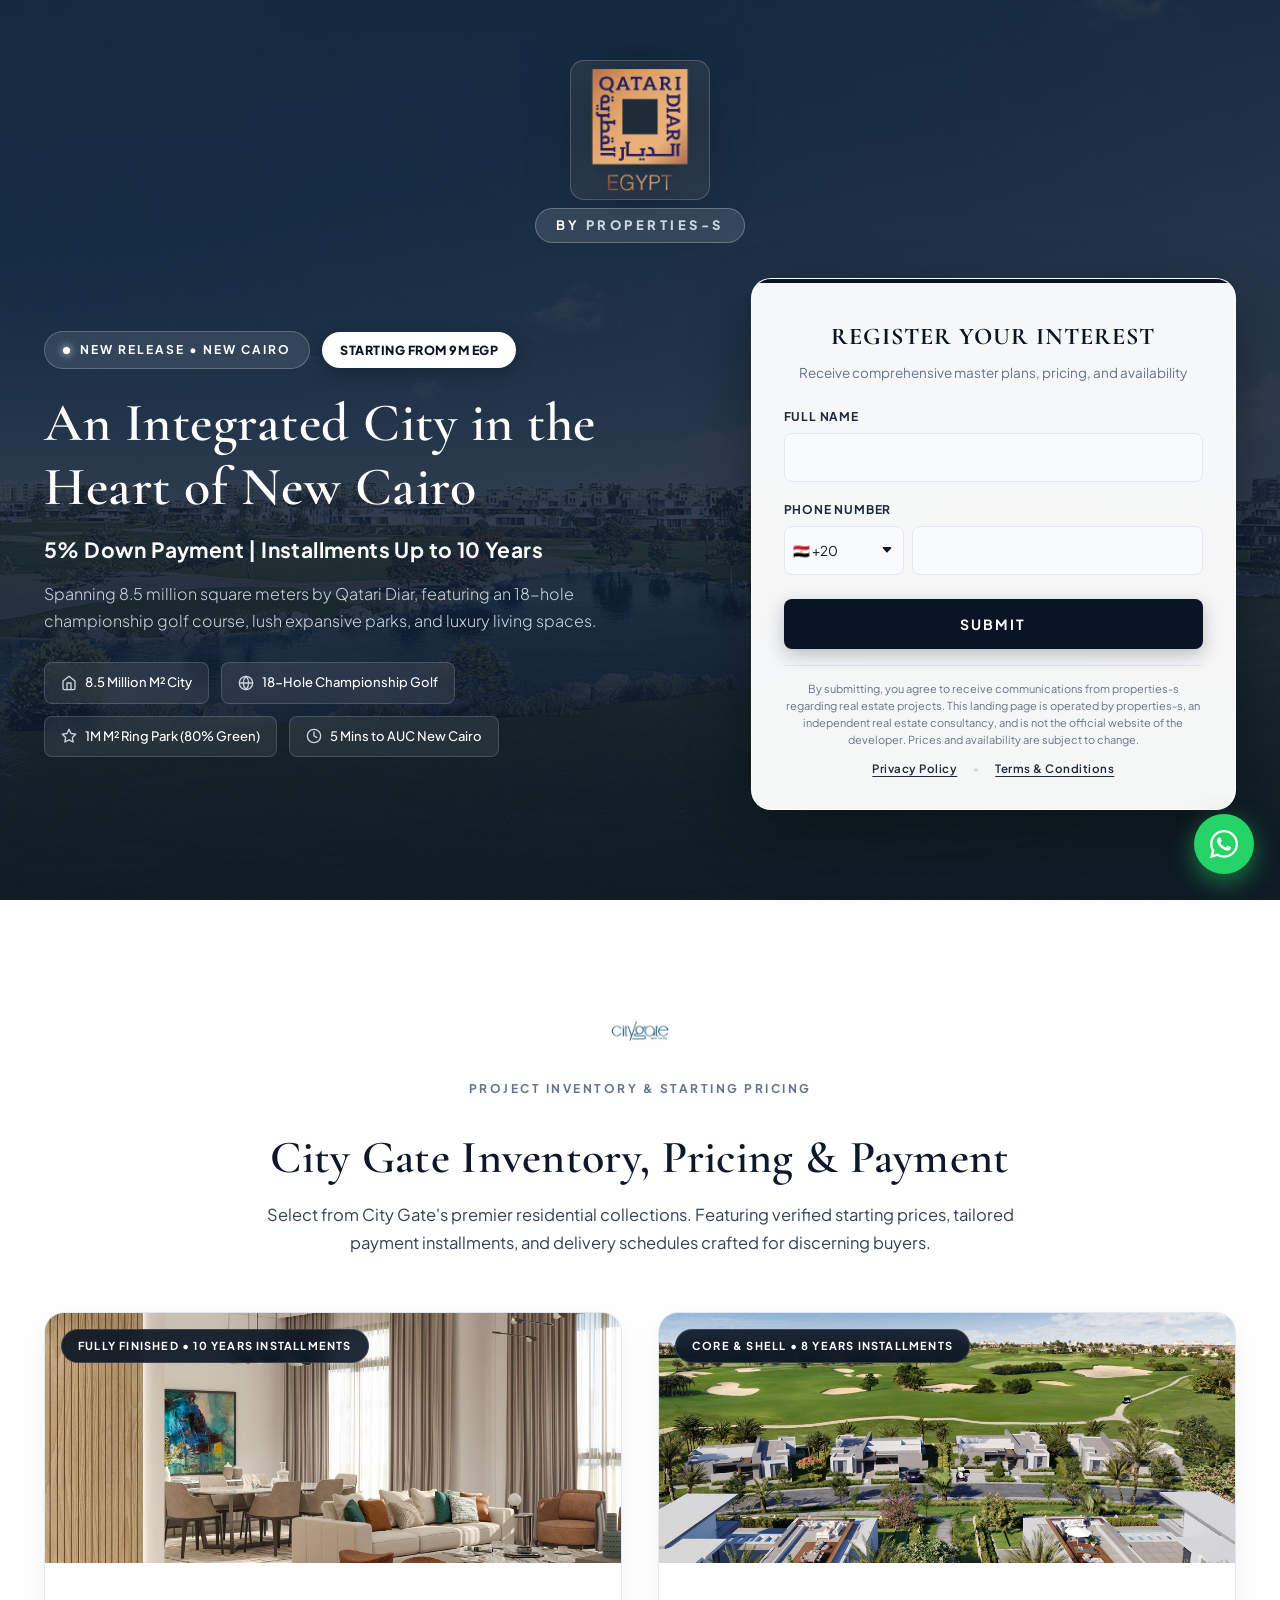
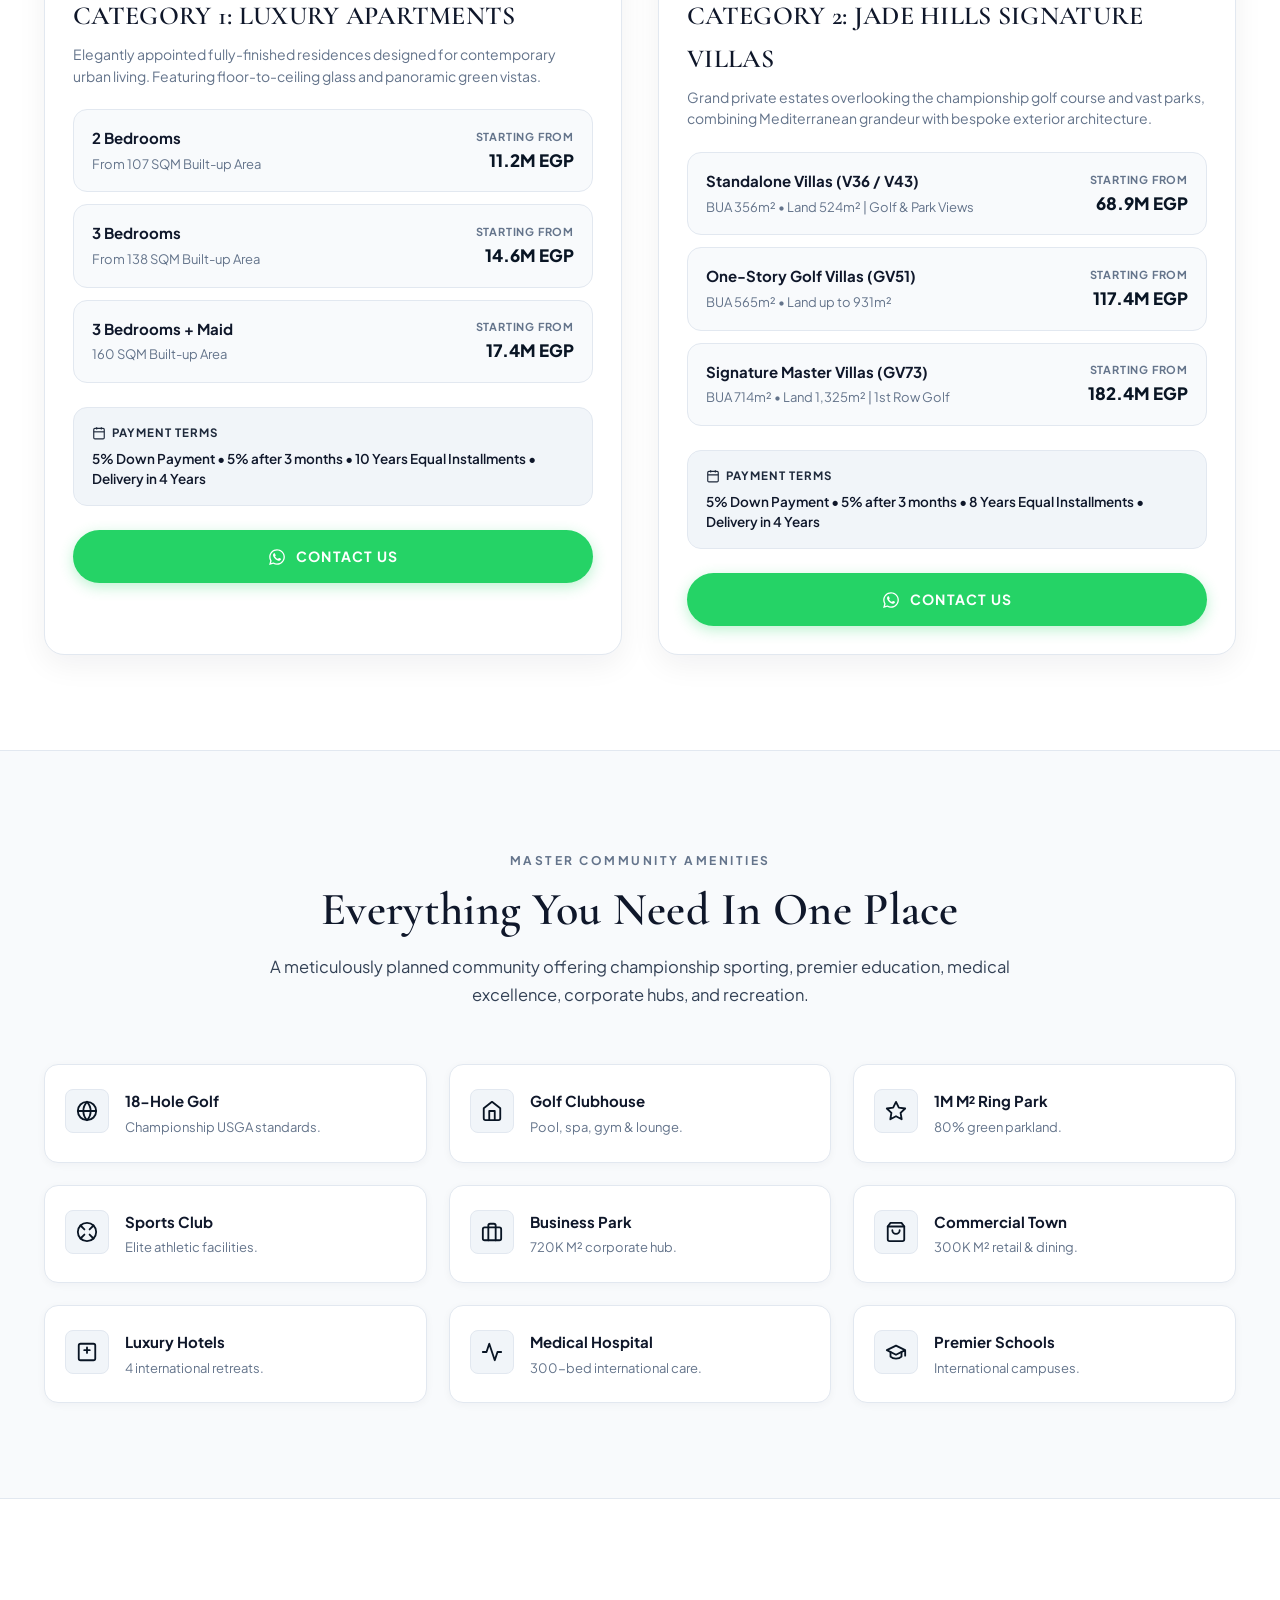
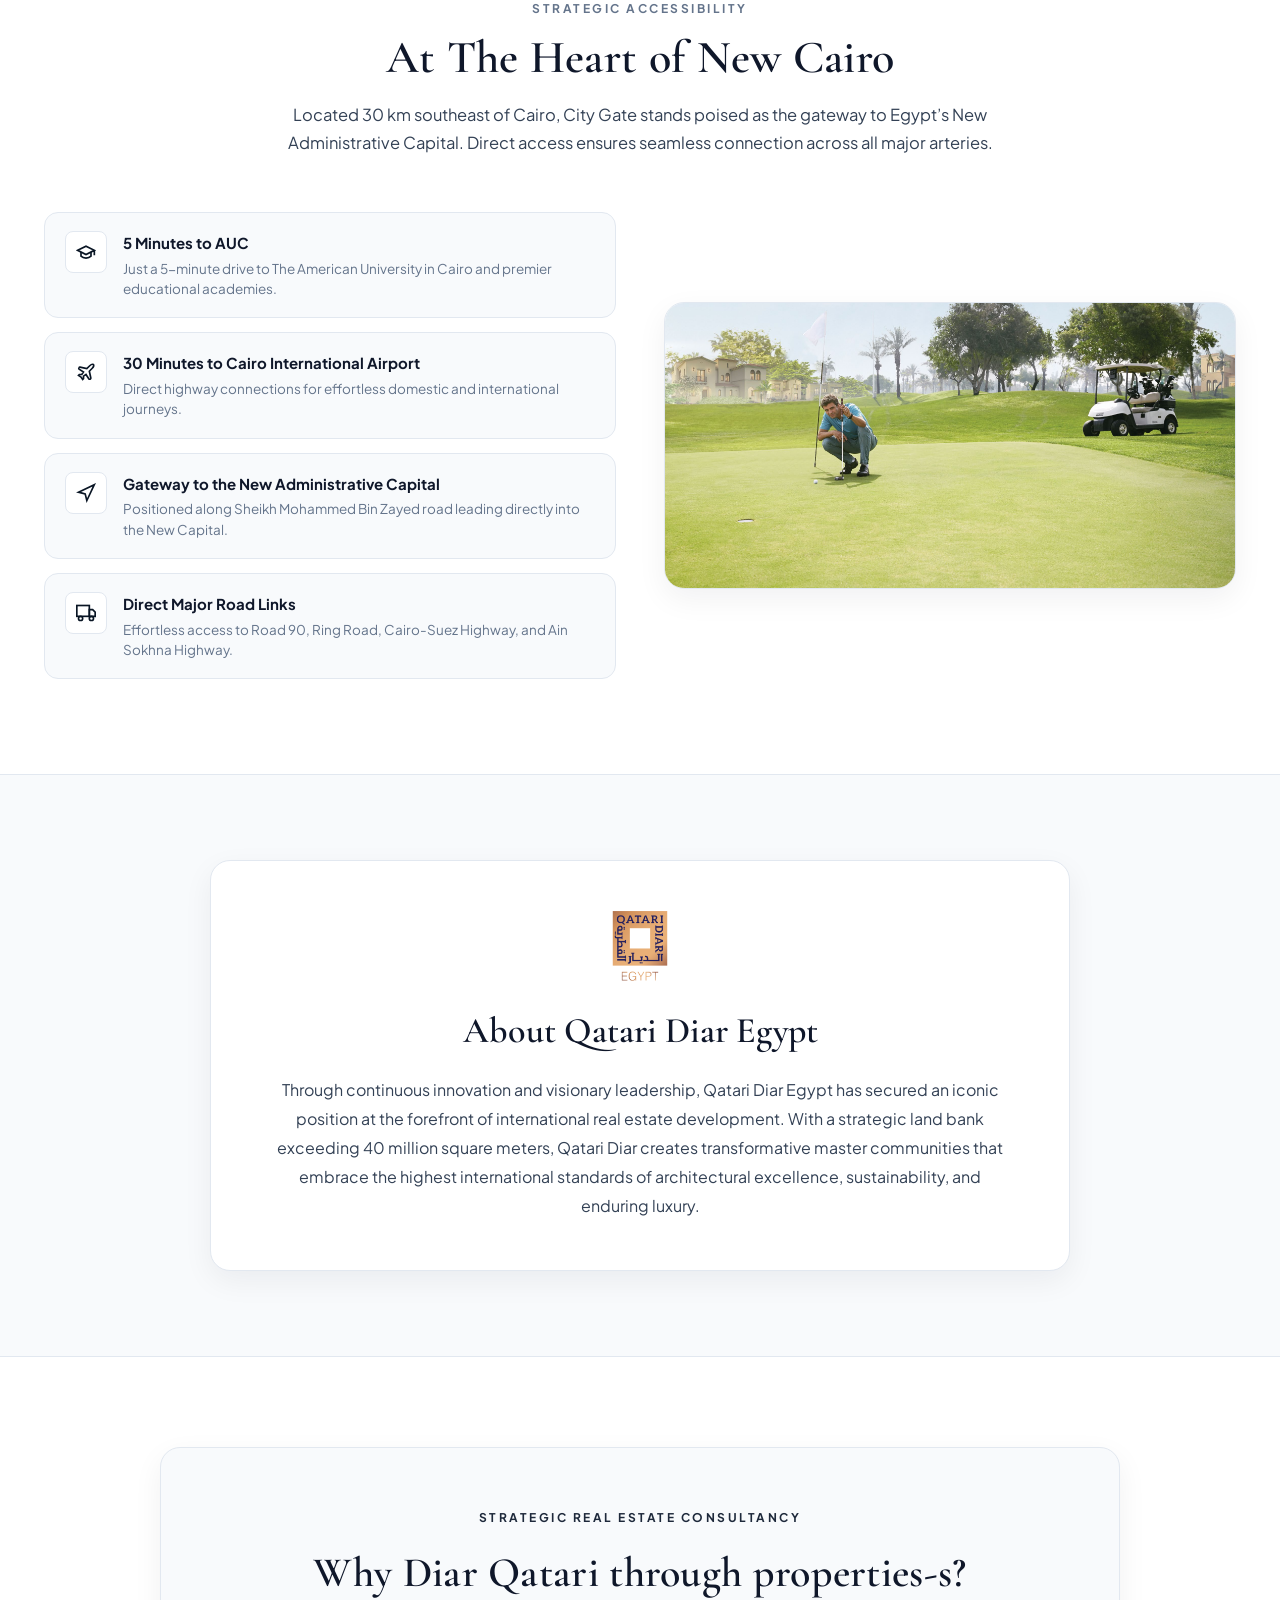
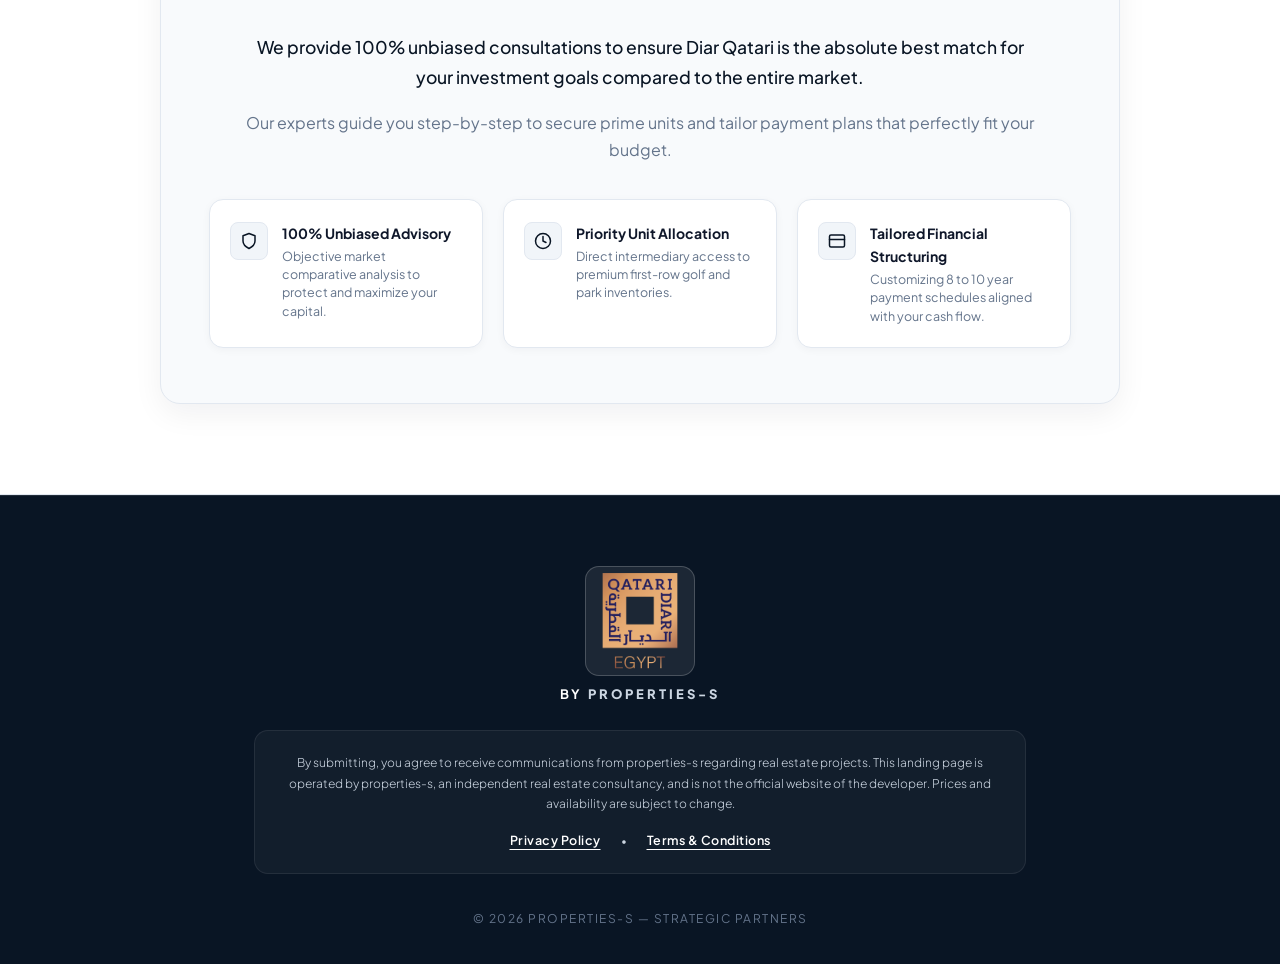
==== commit 9dbd0d92: "fix: rebrand all references from properties-z.com to properties-s" ====
--- a/index.html
+++ b/index.html
@@ -1,15 +1,25 @@
 <!DOCTYPE html>
 <html lang="en">
 <head>
+  <!-- Google tag (gtag.js) -->
+  <script async src="https://www.googletagmanager.com/gtag/js?id=G-9KWPXXF2JB"></script>
+  <script>
+    window.dataLayer = window.dataLayer || [];
+    function gtag(){dataLayer.push(arguments);}
+    gtag('js', new Date());
+
+    gtag('config', 'G-9KWPXXF2JB');
+  </script>
+
   <meta charset="UTF-8">
   <meta name="viewport" content="width=device-width, initial-scale=1.0">
-  <title>City Gate New Cairo — Qatari Diar | By properties-z.com</title>
-  <meta name="description" content="City Gate New Cairo by Qatari Diar. Ultra-luxurious master community with championship golf, standalone villas, and luxury apartments. Presented by properties-z.com.">
-  <meta name="keywords" content="City Gate New Cairo, Qatari Diar Egypt, properties-z.com, luxury apartments, Jade Hills villas, golf community, new cairo real estate">
+  <title>City Gate New Cairo — Qatari Diar | By properties-s</title>
+  <meta name="description" content="City Gate New Cairo by Qatari Diar. Ultra-luxurious master community with championship golf, standalone villas, and luxury apartments. Presented by properties-s.">
+  <meta name="keywords" content="City Gate New Cairo, Qatari Diar Egypt, properties-s, luxury apartments, Jade Hills villas, golf community, new cairo real estate">
   <meta name="theme-color" content="#091524">
 
   <!-- Open Graph / Meta -->
-  <meta property="og:title" content="City Gate New Cairo — Qatari Diar | By properties-z.com">
+  <meta property="og:title" content="City Gate New Cairo — Qatari Diar | By properties-s">
   <meta property="og:description" content="Official inventory and pricing for City Gate New Cairo: Luxury Apartments (Fully Finished) &amp; Jade Hills Signature Villas (Core &amp; Shell).">
   <meta property="og:type" content="website">
   <meta property="og:image" content="assets/images/hero-masterview.jpg">
@@ -31,10 +41,10 @@
     <div class="hero-overlay"></div>
     <div class="container hero-content">
 
-      <!-- LOGOS & BRANDING: OFFICIAL QATARI DIAR LOGO (SIZE XL) + 'BY PROPERTIES-Z.COM' -->
+      <!-- LOGOS & BRANDING: OFFICIAL QATARI DIAR LOGO (SIZE XL) + 'BY PROPERTIES-S' -->
       <div class="hero-top-branding">
         <img src="assets/images/qatari-diar-official.png" alt="Qatari Diar Egypt Official Logo" class="hero-logo-xl" width="140" height="140" fetchpriority="high">
-        <div class="hero-sub-branding">By <span>properties-z.com</span></div>
+        <div class="hero-sub-branding">By <span>properties-s</span></div>
       </div>
 
       <div class="hero-grid">
@@ -127,9 +137,17 @@
             <button type="submit" id="submitBtn" class="btn-form-submit">SUBMIT</button>
           </form>
 
+          <!-- Inline Success State (replaces form on success) -->
+          <div id="formSuccessState" class="form-success-state" style="display: none;">
+            <div class="success-box-inner">
+              <h3 class="success-box-title">Thank You!</h3>
+              <p class="success-box-desc">Your details have been received. We will be in touch shortly.</p>
+            </div>
+          </div>
+
           <!-- Legal Disclaimer Notice (Below Form) -->
           <div class="form-legal-notice">
-            By submitting, you agree to receive communications from properties-z.com regarding real estate projects. This landing page is operated by properties-z.com, an independent real estate consultancy, and is not the official website of the developer. Prices and availability are subject to change.
+            By submitting, you agree to receive communications from properties-s regarding real estate projects. This landing page is operated by properties-s, an independent real estate consultancy, and is not the official website of the developer. Prices and availability are subject to change.
           </div>
 
           <!-- Standalone Clickable Links Centered Below Form (Location A) -->
@@ -229,7 +247,7 @@
             </div>
 
             <!-- WhatsApp Green Button Routing to +201033373331 -->
-            <a href="https://wa.me/201033373331?text=Hello%20properties-z.com,%20I%20am%20inquiring%20about%20Luxury%20Apartments%20at%20City%20Gate%20(Starting%20from%2011.2M%20EGP,%2010%20Years%20Installments).%20Please%20send%20me%20unit%20availability%20and%20payment%20breakdown." class="btn-whatsapp-cta" target="_blank" rel="noopener noreferrer">
+            <a href="https://wa.me/201033373331?text=Hello%20properties-s,%20I%20am%20inquiring%20about%20Luxury%20Apartments%20at%20City%20Gate%20(Starting%20from%2011.2M%20EGP,%2010%20Years%20Installments).%20Please%20send%20me%20unit%20availability%20and%20payment%20breakdown." class="btn-whatsapp-cta" target="_blank" rel="noopener noreferrer">
               <svg viewBox="0 0 448 512" aria-hidden="true"><path d="M380.9 97.1C339 55.1 283.2 32 223.9 32c-122.4 0-222 99.6-222 222 0 39.1 10.2 77.3 29.6 111L0 480l117.7-30.9c32.4 17.7 68.9 27 106.1 27h.1c122.3 0 224.1-99.6 224.1-222 0-59.3-25.2-115-67.1-157zm-157 341.6c-33.2 0-65.7-8.9-94-25.7l-6.7-4-69.8 18.3L72 359.2l-4.4-7c-18.5-29.4-28.2-63.3-28.2-98.2 0-101.7 82.8-184.5 184.6-184.5 49.3 0 95.6 19.2 130.4 54.1 34.8 34.9 56.2 81.2 56.1 130.5 0 101.8-84.9 184.6-186.6 184.6zm101.2-138.2c-5.5-2.8-32.8-16.2-37.9-18-5.1-1.9-8.8-2.8-12.5 2.8-3.7 5.6-14.3 18-17.6 21.8-3.2 3.7-6.5 4.2-12 1.4-32.6-16.3-54-29.1-75.5-66-5.7-9.8 5.7-9.1 16.3-30.3 1.8-3.7.9-6.9-.5-9.7-1.4-2.8-12.5-30.1-17.1-41.2-4.5-10.8-9.1-9.3-12.5-9.5-3.2-.2-6.9-.2-10.6-.2-3.7 0-9.7 1.4-14.8 6.9-5.1 5.6-19.4 19-19.4 46.3 0 27.3 19.9 53.7 22.6 57.4 2.8 3.7 39.1 59.7 94.8 83.8 35.2 15.2 49 16.5 66.6 13.9 10.7-1.6 32.8-13.4 37.4-26.4 4.6-13 4.6-24.1 3.2-26.4-1.3-2.5-5-3.9-10.5-6.6z"/></svg>
               CONTACT US
             </a>
@@ -301,7 +319,7 @@
             </div>
 
             <!-- WhatsApp Green Button Routing to +201033373331 -->
-            <a href="https://wa.me/201033373331?text=Hello%20properties-z.com,%20I%20am%20inquiring%20about%20Jade%20Hills%20Signature%20Villas%20at%20City%20Gate%20(Starting%20from%2068.9M%20EGP,%208%20Years%20Installments).%20Please%20send%20me%20villa%20options%20and%20payment%20plans." class="btn-whatsapp-cta" target="_blank" rel="noopener noreferrer">
+            <a href="https://wa.me/201033373331?text=Hello%20properties-s,%20I%20am%20inquiring%20about%20Jade%20Hills%20Signature%20Villas%20at%20City%20Gate%20(Starting%20from%2068.9M%20EGP,%208%20Years%20Installments).%20Please%20send%20me%20villa%20options%20and%20payment%20plans." class="btn-whatsapp-cta" target="_blank" rel="noopener noreferrer">
               <svg viewBox="0 0 448 512" aria-hidden="true"><path d="M380.9 97.1C339 55.1 283.2 32 223.9 32c-122.4 0-222 99.6-222 222 0 39.1 10.2 77.3 29.6 111L0 480l117.7-30.9c32.4 17.7 68.9 27 106.1 27h.1c122.3 0 224.1-99.6 224.1-222 0-59.3-25.2-115-67.1-157zm-157 341.6c-33.2 0-65.7-8.9-94-25.7l-6.7-4-69.8 18.3L72 359.2l-4.4-7c-18.5-29.4-28.2-63.3-28.2-98.2 0-101.7 82.8-184.5 184.6-184.5 49.3 0 95.6 19.2 130.4 54.1 34.8 34.9 56.2 81.2 56.1 130.5 0 101.8-84.9 184.6-186.6 184.6zm101.2-138.2c-5.5-2.8-32.8-16.2-37.9-18-5.1-1.9-8.8-2.8-12.5 2.8-3.7 5.6-14.3 18-17.6 21.8-3.2 3.7-6.5 4.2-12 1.4-32.6-16.3-54-29.1-75.5-66-5.7-9.8 5.7-9.1 16.3-30.3 1.8-3.7.9-6.9-.5-9.7-1.4-2.8-12.5-30.1-17.1-41.2-4.5-10.8-9.1-9.3-12.5-9.5-3.2-.2-6.9-.2-10.6-.2-3.7 0-9.7 1.4-14.8 6.9-5.1 5.6-19.4 19-19.4 46.3 0 27.3 19.9 53.7 22.6 57.4 2.8 3.7 39.1 59.7 94.8 83.8 35.2 15.2 49 16.5 66.6 13.9 10.7-1.6 32.8-13.4 37.4-26.4 4.6-13 4.6-24.1 3.2-26.4-1.3-2.5-5-3.9-10.5-6.6z"/></svg>
               CONTACT US
             </a>
@@ -512,13 +530,13 @@
   </section>
 
   <!-- ==========================================================================
-       SECTION 6: WHY DIAR QATARI THROUGH PROPERTIES-Z.COM? (NEW SECTION BEFORE FOOTER)
+       SECTION 6: WHY DIAR QATARI THROUGH PROPERTIES-S? (NEW SECTION BEFORE FOOTER)
        ========================================================================== -->
   <section class="why-advisory-section" id="why-us">
     <div class="container">
       <div class="why-advisory-box">
         <span class="why-advisory-eyebrow">Strategic Real Estate Consultancy</span>
-        <h2 class="why-advisory-title">Why Diar Qatari through properties-z.com?</h2>
+        <h2 class="why-advisory-title">Why Diar Qatari through properties-s?</h2>
         
         <div class="why-advisory-text-block">
           <p class="why-advisory-lead">
@@ -569,16 +587,16 @@
        ========================================================================== -->
   <footer class="site-footer">
     <div class="container footer-inner">
-      <!-- Centered Official Qatari Diar Logo + 'By properties-z.com' -->
+      <!-- Centered Official Qatari Diar Logo + 'By properties-s' -->
       <div class="footer-branding">
         <img src="assets/images/qatari-diar-official.png" alt="Qatari Diar Egypt Official Logo" class="footer-logo" width="120" height="120" loading="lazy">
-        <div class="footer-sub-branding">By <span>properties-z.com</span></div>
+        <div class="footer-sub-branding">By <span>properties-s</span></div>
       </div>
 
       <!-- Mandatory Legal Disclaimer Notice -->
       <div class="footer-disclaimer-box">
         <p class="disclaimer-text">
-          By submitting, you agree to receive communications from properties-z.com regarding real estate projects. This landing page is operated by properties-z.com, an independent real estate consultancy, and is not the official website of the developer. Prices and availability are subject to change.
+          By submitting, you agree to receive communications from properties-s regarding real estate projects. This landing page is operated by properties-s, an independent real estate consultancy, and is not the official website of the developer. Prices and availability are subject to change.
         </p>
 
         <!-- Centered Links to Standalone Routed Legal Pages -->
@@ -591,7 +609,7 @@
 
       <!-- Mandatory Footer Signature (Zero Phone / WhatsApp Labels) -->
       <div class="footer-signature">
-        &copy; 2026 properties-z.com &mdash; Strategic Partners
+        &copy; 2026 properties-s &mdash; Strategic Partners
       </div>
     </div>
   </footer>
@@ -599,7 +617,7 @@
   <!-- ==========================================================================
        FLOATING WHATSAPP BUTTON (ICON-ONLY ROUND GREEN CIRCLE #25D366)
        ========================================================================== -->
-  <a href="https://wa.me/201033373331?text=Hello%20properties-z.com,%20I%20am%20inquiring%20about%20City%20Gate%20New%20Cairo%20by%20Qatari%20Diar.%20Please%20provide%20me%20with%20master%20plans,%20pricing,%20and%20availability." class="floating-whatsapp" target="_blank" rel="noopener noreferrer" aria-label="Direct WhatsApp Contact">
+  <a href="https://wa.me/201033373331?text=Hello%20properties-s,%20I%20am%20inquiring%20about%20City%20Gate%20New%20Cairo%20by%20Qatari%20Diar.%20Please%20provide%20me%20with%20master%20plans,%20pricing,%20and%20availability." class="floating-whatsapp" target="_blank" rel="noopener noreferrer" aria-label="Direct WhatsApp Contact">
     <svg viewBox="0 0 448 512" aria-hidden="true"><path d="M380.9 97.1C339 55.1 283.2 32 223.9 32c-122.4 0-222 99.6-222 222 0 39.1 10.2 77.3 29.6 111L0 480l117.7-30.9c32.4 17.7 68.9 27 106.1 27h.1c122.3 0 224.1-99.6 224.1-222 0-59.3-25.2-115-67.1-157zm-157 341.6c-33.2 0-65.7-8.9-94-25.7l-6.7-4-69.8 18.3L72 359.2l-4.4-7c-18.5-29.4-28.2-63.3-28.2-98.2 0-101.7 82.8-184.5 184.6-184.5 49.3 0 95.6 19.2 130.4 54.1 34.8 34.9 56.2 81.2 56.1 130.5 0 101.8-84.9 184.6-186.6 184.6zm101.2-138.2c-5.5-2.8-32.8-16.2-37.9-18-5.1-1.9-8.8-2.8-12.5 2.8-3.7 5.6-14.3 18-17.6 21.8-3.2 3.7-6.5 4.2-12 1.4-32.6-16.3-54-29.1-75.5-66-5.7-9.8 5.7-9.1 16.3-30.3 1.8-3.7.9-6.9-.5-9.7-1.4-2.8-12.5-30.1-17.1-41.2-4.5-10.8-9.1-9.3-12.5-9.5-3.2-.2-6.9-.2-10.6-.2-3.7 0-9.7 1.4-14.8 6.9-5.1 5.6-19.4 19-19.4 46.3 0 27.3 19.9 53.7 22.6 57.4 2.8 3.7 39.1 59.7 94.8 83.8 35.2 15.2 49 16.5 66.6 13.9 10.7-1.6 32.8-13.4 37.4-26.4 4.6-13 4.6-24.1 3.2-26.4-1.3-2.5-5-3.9-10.5-6.6z"/></svg>
   </a>
 
@@ -613,7 +631,7 @@
       </div>
       <h3 class="modal-title" id="modalTitle">Inquiry Received</h3>
       <p class="modal-text">
-        Thank you <strong id="modalLeadName" style="color: #0f172a;"></strong>! Your registration has been securely dispatched to our senior consultancy team at properties-z.com. A property advisor will contact you shortly with full brochures and availability.
+        Thank you <strong id="modalLeadName" style="color: #0f172a;"></strong>! Your registration has been securely dispatched to our senior consultancy team at properties-s. A property advisor will contact you shortly with full brochures and availability.
       </p>
       <div class="modal-actions">
         <button type="button" class="btn-modal-close" id="modalCloseBtn">Close Window</button>
--- a/assets/css/style.css
+++ b/assets/css/style.css
@@ -1,5 +1,5 @@
 /* ==========================================================================
-   CITY GATE NEW CAIRO — BY PROPERTIES-Z.COM
+   CITY GATE NEW CAIRO — BY PROPERTIES-S
    Ultra-Luxurious Crisp & Elegant Modern Stylesheet
    ZERO GOLD POLICY — PRECISE DUO-TONE (ALABASTER, PURE WHITE & SLATE NAVY)
    ========================================================================== */
@@ -146,7 +146,7 @@
   width: 100%;
 }
 
-/* Official Qatari Diar Logo (Size XL) Prominently with 'By properties-z.com' */
+/* Official Qatari Diar Logo (Size XL) Prominently with 'By properties-s' */
 .hero-top-branding {
   text-align: center;
   margin-bottom: 35px;
@@ -453,6 +453,31 @@
   box-shadow: 0 10px 24px rgba(15, 23, 42, 0.35);
 }
 
+/* Inline Success State matching React LeadForm design */
+.form-success-state {
+  text-align: center;
+  padding: 28px 20px;
+  background-color: #f0fdf4;
+  border-radius: 12px;
+  border: 1px solid #bbf7d0;
+  margin: 12px 0 20px 0;
+}
+
+.success-box-title {
+  color: #166534;
+  font-family: var(--font-sans);
+  font-weight: 700;
+  font-size: 22px;
+  margin-bottom: 8px;
+}
+
+.success-box-desc {
+  color: #15803d;
+  font-size: 15px;
+  line-height: 1.5;
+  margin: 0;
+}
+
 .form-legal-notice {
   font-size: 11px;
   line-height: 1.55;
@@ -962,7 +987,7 @@
 }
 
 /* ==========================================================================
-   NEW SECTION: WHY DIAR QATARI THROUGH PROPERTIES-Z.COM? (BEFORE FOOTER)
+   NEW SECTION: WHY DIAR QATARI THROUGH PROPERTIES-S? (BEFORE FOOTER)
    ========================================================================== */
 .why-advisory-section {
   background-color: var(--color-white);
